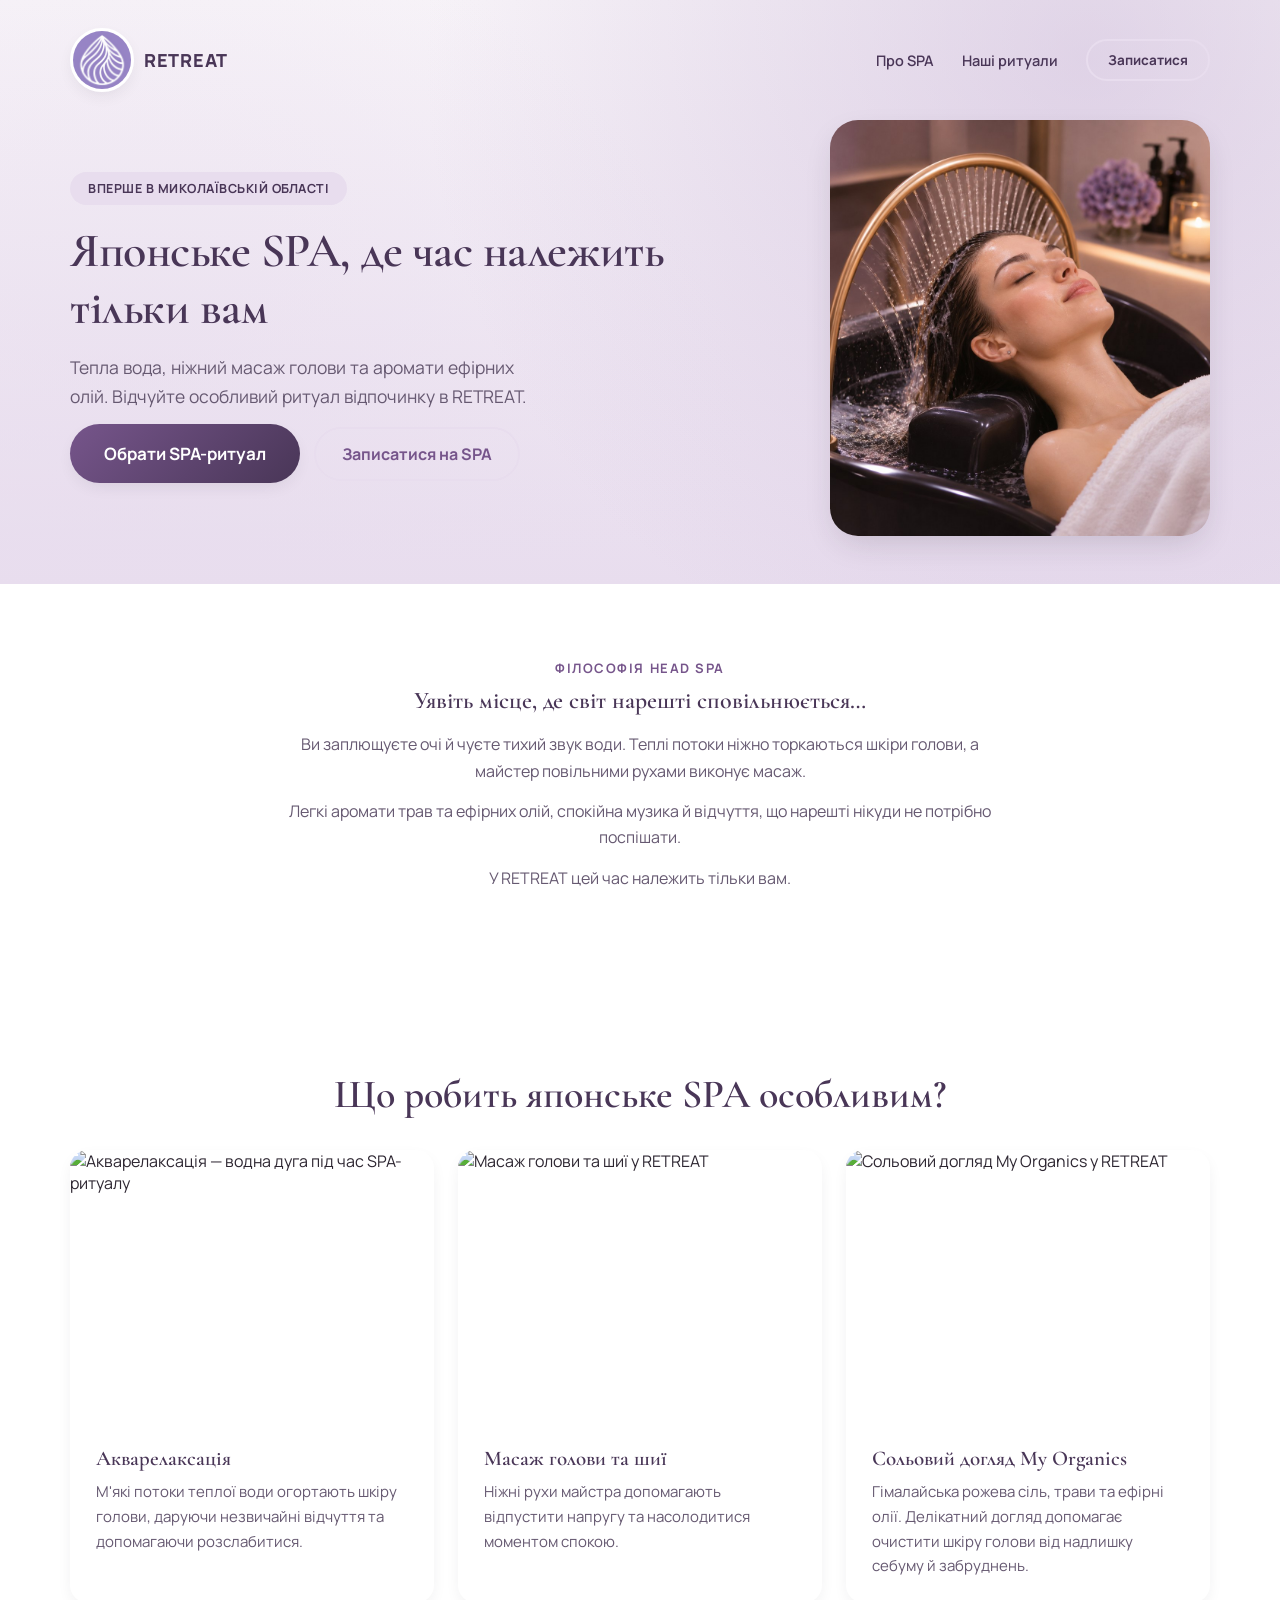
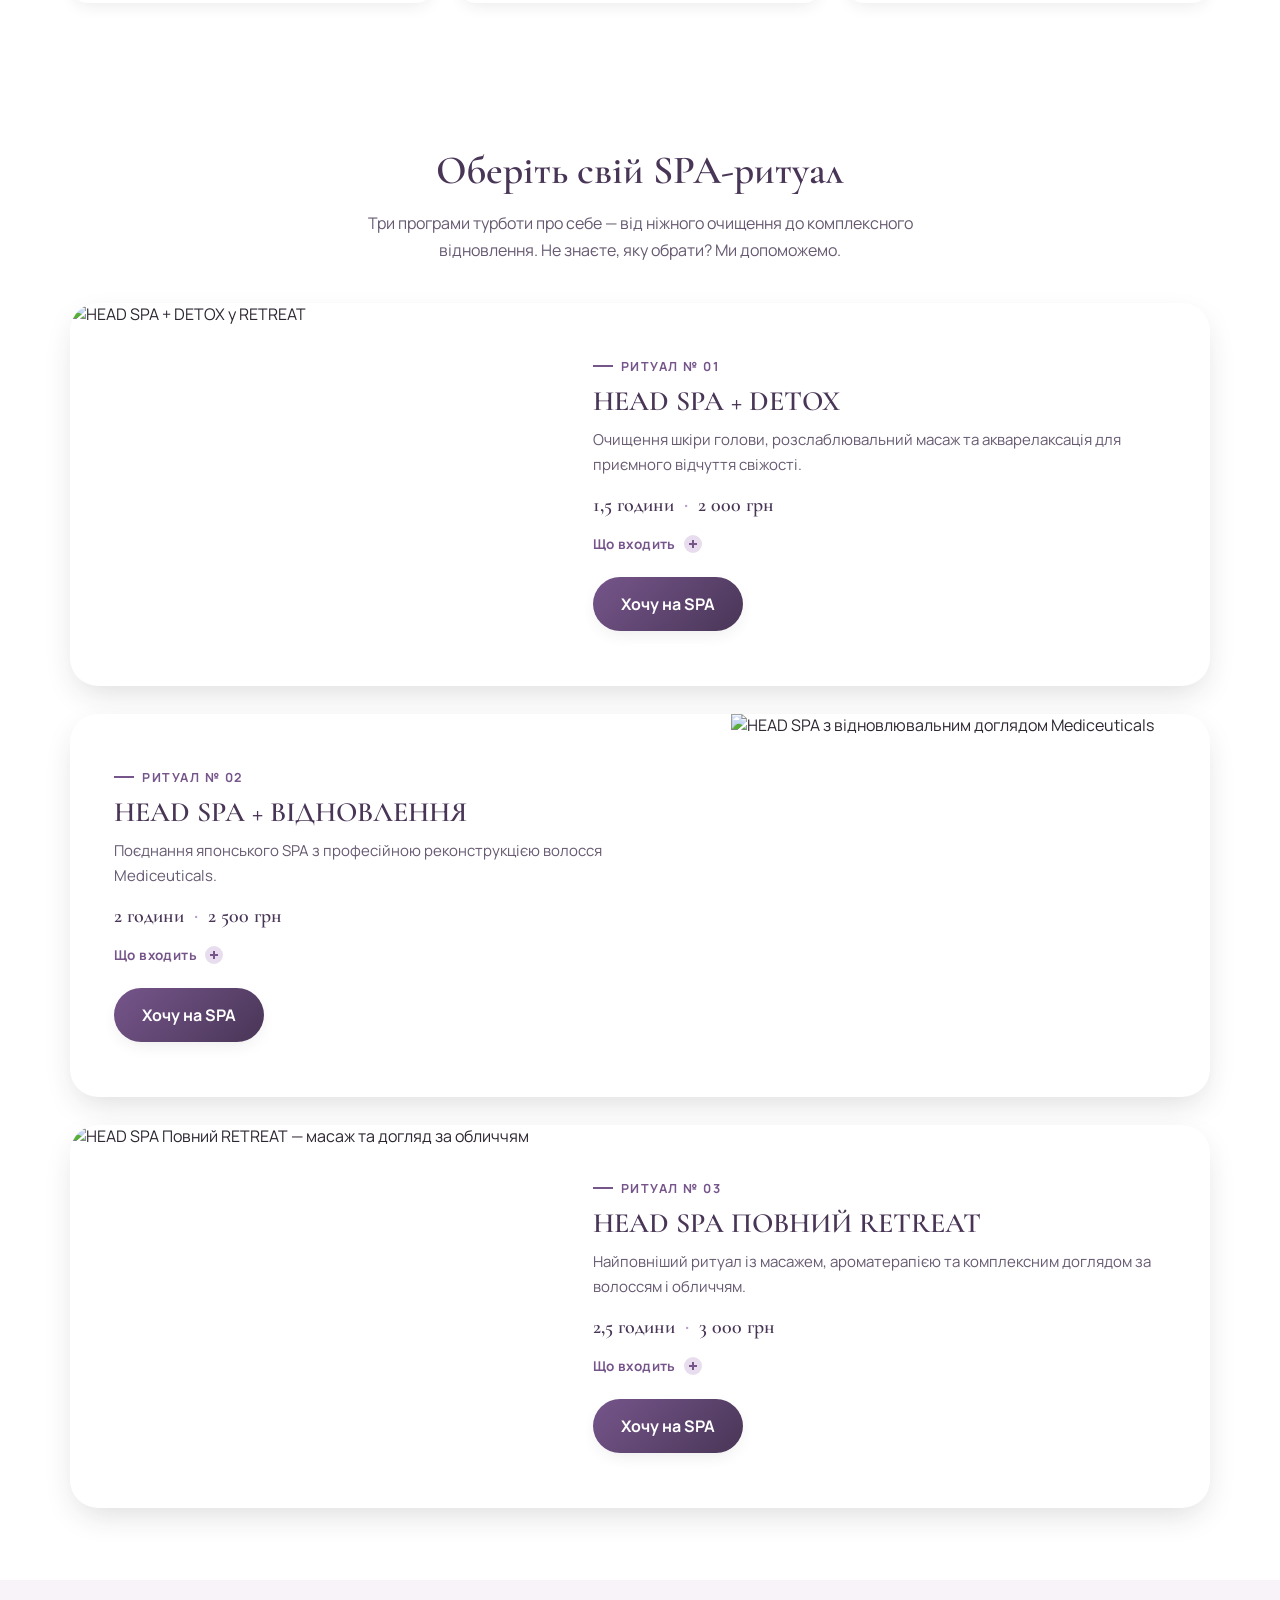
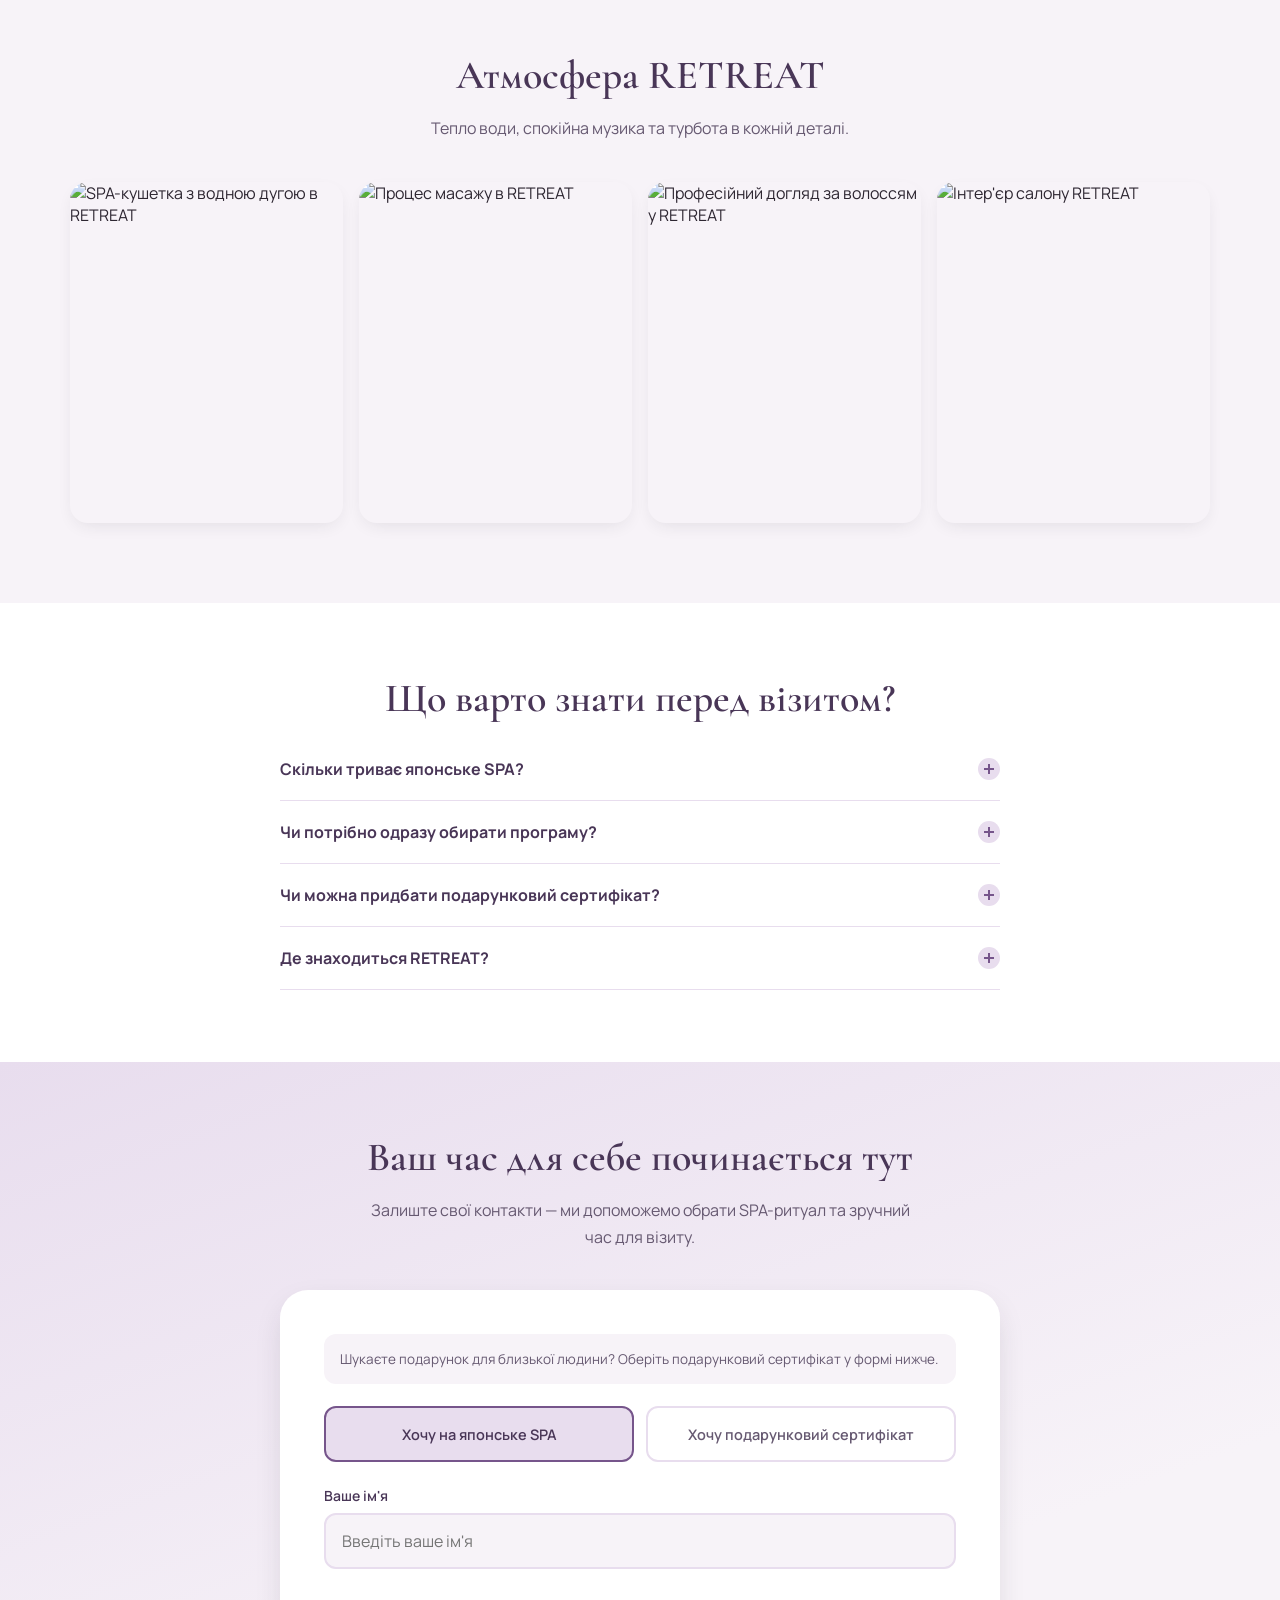
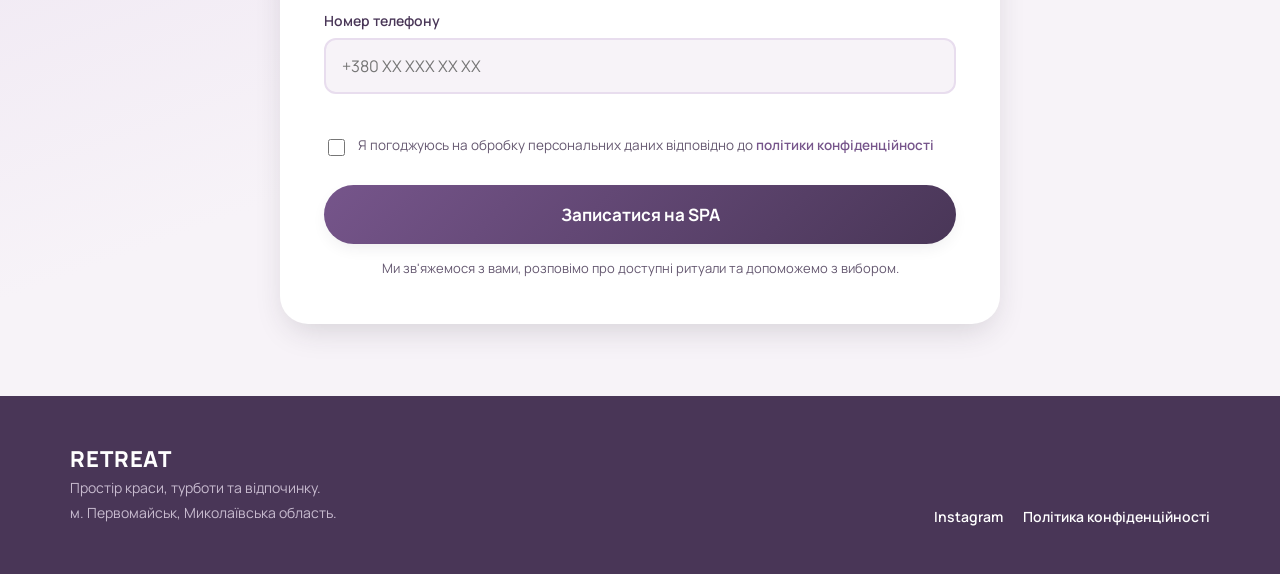
==== index.html @ 52bfbf5e "Remove salt badge from features section" ====
<!DOCTYPE html>
<html lang="uk">
<head>
<!-- Meta Pixel Code -->
<script>
!function(f,b,e,v,n,t,s)
{if(f.fbq)return;n=f.fbq=function(){n.callMethod?
n.callMethod.apply(n,arguments):n.queue.push(arguments)};
if(!f._fbq)f._fbq=n;n.push=n;n.loaded=!0;n.version='2.0';
n.queue=[];t=b.createElement(e);t.async=!0;
t.src=v;s=b.getElementsByTagName(e)[0];
s.parentNode.insertBefore(t,s)}(window, document,'script',
'https://connect.facebook.net/en_US/fbevents.js');
fbq('init', '1803075634319579');
fbq('track', 'PageView');
</script>
<meta charset="UTF-8">
<title>Японське SPA у Первомайську | RETREAT</title>
<link rel="preconnect" href="https://fonts.googleapis.com">
<link rel="preconnect" href="https://fonts.gstatic.com" crossorigin>
<link href="https://fonts.googleapis.com/css2?family=Cormorant+Garamond:ital,wght@0,500;0,600;1,500;1,600&family=Manrope:wght@400;500;600;700;800&display=swap" rel="stylesheet">
<link rel="stylesheet" href="assets/css/style.css?v=10">
<meta name="viewport" content="width=device-width, initial-scale=1">
</head>
<body>
<header class="hero" id="hero">
<div class="hero__bg" aria-hidden="true"></div>
<div class="container navbar">
<div class="navbar__brand">
<img src="assets/img/retreat-avatar.png" alt="RETREAT" class="hero__avatar">
<span class="navbar__wordmark">RETREAT</span>
</div>
<nav class="navbar__nav" aria-label="Основна навігація">
<a href="#immersion" class="navbar__link js-scroll-link">Про SPA</a>
<a href="#rituals" class="navbar__link js-scroll-link">Наші ритуали</a>
<button class="btn btn--outline btn--sm js-scroll-to-form" data-request-type="spa">Записатися</button>
</nav>
</div>
<div class="container hero__content">
<div class="hero__text">
<span class="hero__badge">ВПЕРШЕ В МИКОЛАЇВСЬКІЙ ОБЛАСТІ</span>
<h1 class="hero__title">Японське SPA, де час належить тільки вам</h1>
<p class="hero__subtitle">Тепла вода, ніжний масаж голови та аромати ефірних олій. Відчуйте особливий ритуал відпочинку в RETREAT.</p>
<div class="hero__cta">
<a href="#rituals" class="btn btn--primary btn--lg js-scroll-link">Обрати SPA-ритуал</a>
<button class="btn btn--ghost js-scroll-to-form" data-request-type="spa">Записатися на SPA</button>
</div>
</div>
<div class="hero__media">
<div class="hero__photo-frame">
<img src="assets/img/hero-waterarc.jpg?v=3" alt="Процедура японського SPA з водною дугою над головою" class="hero__photo" loading="eager" width="1000" height="1094">
</div>
</div>
</div>
</header>
<main>
<section class="section section--intro" id="immersion" data-animate>
<div class="container container--narrow intro__text">
<span class="eyebrow">ФІЛОСОФІЯ HEAD SPA</span>
<h2>Уявіть місце, де світ нарешті сповільнюється…</h2>
<p>Ви заплющуєте очі й чуєте тихий звук води. Теплі потоки ніжно торкаються шкіри голови, а майстер повільними рухами виконує масаж.</p>
<p>Легкі аромати трав та ефірних олій, спокійна музика й відчуття, що нарешті нікуди не потрібно поспішати.</p>
<p>У RETREAT цей час належить тільки вам.</p>
</div>
</section>
<section class="section" id="care" data-animate>
<div class="container">
<h2 class="section__title center">Що робить японське SPA особливим?</h2>
<div class="feature-grid feature-grid--3">
<div class="feature-card">
<div class="feature-card__media"><img src="https://images.unsplash.com/photo-1544161515-4ab6ce6db874?auto=format&fit=crop&w=700&q=80" alt="Акварелаксація — водна дуга під час SPA-ритуалу" loading="lazy" width="700" height="525"></div>
<div class="feature-card__body">
<h3>Акварелаксація</h3>
<p>М'які потоки теплої води огортають шкіру голови, даруючи незвичайні відчуття та допомагаючи розслабитися.</p>
</div>
</div>
<div class="feature-card">
<div class="feature-card__media"><img src="https://images.unsplash.com/photo-1519824145371-296894a0daa9?auto=format&fit=crop&w=700&q=80" alt="Масаж голови та шиї у RETREAT" loading="lazy" width="700" height="525"></div>
<div class="feature-card__body">
<h3>Масаж голови та шиї</h3>
<p>Ніжні рухи майстра допомагають відпустити напругу та насолодитися моментом спокою.</p>
</div>
</div>
<div class="feature-card">
<div class="feature-card__media"><img src="https://images.unsplash.com/photo-1507652313519-d4e9174996dd?auto=format&fit=crop&w=700&q=80" alt="Сольовий догляд My Organics у RETREAT" loading="lazy" width="700" height="525"></div>
<div class="feature-card__body">
<h3>Сольовий догляд My Organics</h3>
<p>Гімалайська рожева сіль, трави та ефірні олії. Делікатний догляд допомагає очистити шкіру голови від надлишку себуму й забруднень.</p>
</div>
</div>
</div>
</div>
</section>
<section class="section" id="rituals" data-animate>
<div class="container">
<h2 class="section__title center">Оберіть свій SPA-ритуал</h2>
<p class="section__subtitle center">Три програми турботи про себе — від ніжного очищення до комплексного відновлення. Не знаєте, яку обрати? Ми допоможемо.</p>
<div class="programs">
<article class="program">
<div class="program__photo">
<img src="https://images.unsplash.com/photo-1544161515-4ab6ce6db874?auto=format&fit=crop&w=700&q=80" alt="HEAD SPA + DETOX у RETREAT" loading="lazy" width="700" height="560">
</div>
<div class="program__card">
<span class="program__label">РИТУАЛ № 01</span>
<h3>HEAD SPA + DETOX</h3>
<p class="program__desc">Очищення шкіри голови, розслаблювальний масаж та акварелаксація для приємного відчуття свіжості.</p>
<div class="program__price-row">
<span class="program__price-value">1,5 години</span>
<span class="program__price-dot">·</span>
<span class="program__price-value">2 000 грн</span>
</div>
<button class="program__toggle" aria-expanded="false">Що входить<span class="program__toggle-icon" aria-hidden="true"></span></button>
<div class="program__details">
<ul class="program__checklist">
<li>Релакс-масаж голови та шийно-комірцевої зони</li>
<li>Сольовий догляд My Organics</li>
<li>Очищення шкіри голови з масажерами</li>
<li>Акварелаксація та масаж</li>
<li>SPA-догляд за волоссям із паровою ванною</li>
<li>Чаювання</li>
</ul>
</div>
<button class="btn btn--primary btn--block program__cta js-scroll-to-form" data-request-type="spa" data-program-name="HEAD SPA + DETOX">Хочу на SPA</button>
</div>
</article>
<article class="program program--reverse">
<div class="program__photo">
<img src="https://images.unsplash.com/photo-1540555700478-4be289fbecef?auto=format&fit=crop&w=700&q=80" alt="HEAD SPA з відновлювальним доглядом Mediceuticals" loading="lazy" width="700" height="560">
</div>
<div class="program__card">
<span class="program__label">РИТУАЛ № 02</span>
<h3>HEAD SPA + ВІДНОВЛЕННЯ</h3>
<p class="program__desc">Поєднання японського SPA з професійною реконструкцією волосся Mediceuticals.</p>
<div class="program__price-row">
<span class="program__price-value">2 години</span>
<span class="program__price-dot">·</span>
<span class="program__price-value">2 500 грн</span>
</div>
<button class="program__toggle" aria-expanded="false">Що входить<span class="program__toggle-icon" aria-hidden="true"></span></button>
<div class="program__details">
<ul class="program__checklist">
<li>Релакс-масаж голови та шийно-комірцевої зони</li>
<li>Сольовий догляд My Organics</li>
<li>Реконструкція волосся Mediceuticals</li>
<li>Делікатне очищення шкіри голови з масажерами</li>
<li>Акварелаксація та масаж</li>
<li>SPA-догляд за волоссям із паровою ванною</li>
<li>Чаювання</li>
</ul>
</div>
<button class="btn btn--primary btn--block program__cta js-scroll-to-form" data-request-type="spa" data-program-name="HEAD SPA + ВІДНОВЛЕННЯ">Хочу на SPA</button>
</div>
</article>
<article class="program">
<div class="program__photo">
<img src="https://images.unsplash.com/photo-1600334089648-b0d9d3028eb2?auto=format&fit=crop&w=700&q=80" alt="HEAD SPA Повний RETREAT — масаж та догляд за обличчям" loading="lazy" width="700" height="560">
</div>
<div class="program__card">
<span class="program__label">РИТУАЛ № 03</span>
<h3>HEAD SPA ПОВНИЙ RETREAT</h3>
<p class="program__desc">Найповніший ритуал із масажем, ароматерапією та комплексним доглядом за волоссям і обличчям.</p>
<div class="program__price-row">
<span class="program__price-value">2,5 години</span>
<span class="program__price-dot">·</span>
<span class="program__price-value">3 000 грн</span>
</div>
<button class="program__toggle" aria-expanded="false">Що входить<span class="program__toggle-icon" aria-hidden="true"></span></button>
<div class="program__details">
<ul class="program__checklist">
<li>Релакс-масаж голови, обличчя та шийно-комірцевої зони</li>
<li>Сольовий догляд My Organics</li>
<li>Реконструкція волосся з паровою ванною</li>
<li>Делікатне очищення шкіри голови з масажерами</li>
<li>Акварелаксація</li>
<li>Парова ароматерапія</li>
<li>SPA-догляд за обличчям</li>
<li>Масаж рук</li>
<li>Чаювання</li>
</ul>
</div>
<button class="btn btn--primary btn--block program__cta js-scroll-to-form" data-request-type="spa" data-program-name="HEAD SPA ПОВНИЙ RETREAT">Хочу на SPA</button>
</div>
</article>
</div>
</div>
</section>
<section class="section section--light" id="atmosphere" data-animate>
<div class="container">
<h2 class="section__title center">Атмосфера RETREAT</h2>
<p class="section__subtitle center">Тепло води, спокійна музика та турбота в кожній деталі.</p>
<div class="gallery" role="list">
<div class="gallery__item" role="listitem">
<img src="https://images.unsplash.com/photo-1544161515-4ab6ce6db874?auto=format&fit=crop&w=900&q=80" alt="SPA-кушетка з водною дугою в RETREAT" loading="lazy" width="900" height="900">
</div>
<div class="gallery__item" role="listitem">
<img src="https://images.unsplash.com/photo-1519824145371-296894a0daa9?auto=format&fit=crop&w=700&q=80" alt="Процес масажу в RETREAT" loading="lazy" width="700" height="700">
</div>
<div class="gallery__item" role="listitem">
<img src="https://images.unsplash.com/photo-1512290923902-8a9f81dc236c?auto=format&fit=crop&w=700&q=80" alt="Професійний догляд за волоссям у RETREAT" loading="lazy" width="700" height="700">
</div>
<div class="gallery__item" role="listitem">
<img src="https://images.unsplash.com/photo-1521590832167-7bcbfaa6381f?auto=format&fit=crop&w=700&q=80" alt="Інтер'єр салону RETREAT" loading="lazy" width="700" height="700">
</div>
</div>
</div>
</section>
<section class="section" id="faq" data-animate>
<div class="container container--narrow">
<h2 class="section__title center">Що варто знати перед візитом?</h2>
<div class="faq">
<div class="faq__item">
<button class="faq__question" aria-expanded="false">Скільки триває японське SPA?<span class="faq__toggle" aria-hidden="true"></span></button>
<div class="faq__answer"><p>У RETREAT є три ритуали тривалістю 1,5, 2 та 2,5 години.</p></div>
</div>
<div class="faq__item">
<button class="faq__question" aria-expanded="false">Чи потрібно одразу обирати програму?<span class="faq__toggle" aria-hidden="true"></span></button>
<div class="faq__answer"><p>Ні. Залиште заявку, і наш адміністратор допоможе підібрати SPA-ритуал відповідно до ваших побажань.</p></div>
</div>
<div class="faq__item">
<button class="faq__question" aria-expanded="false">Чи можна придбати подарунковий сертифікат?<span class="faq__toggle" aria-hidden="true"></span></button>
<div class="faq__answer"><p>Так. Оберіть відповідний варіант у формі, і ми допоможемо з оформленням подарунка.</p></div>
</div>
<div class="faq__item">
<button class="faq__question" aria-expanded="false">Де знаходиться RETREAT?<span class="faq__toggle" aria-hidden="true"></span></button>
<div class="faq__answer"><p>Ми знаходимося в місті Первомайськ, Миколаївська область. Деталі візиту повідомимо під час запису.</p></div>
</div>
</div>
</div>
</section>
<section class="section section--form" id="form" data-animate>
<div class="container container--narrow">
<h2 class="section__title center">Ваш час для себе починається тут</h2>
<p class="section__subtitle center">Залиште свої контакти — ми допоможемо обрати SPA-ритуал та зручний час для візиту.</p>
<form class="booking-form" id="booking-form" novalidate>
<p class="form__gift-note">Шукаєте подарунок для близької людини? Оберіть подарунковий сертифікат у формі нижче.</p>
<div class="request-type" role="radiogroup" aria-label="Тип заявки">
<label class="request-type__option">
<input type="radio" name="requestType" value="spa" checked>
<span class="request-type__card">Хочу на японське SPA</span>
</label>
<label class="request-type__option">
<input type="radio" name="requestType" value="certificate">
<span class="request-type__card">Хочу подарунковий сертифікат</span>
</label>
</div>
<div class="field">
<label for="name">Ваше ім'я</label>
<input type="text" id="name" name="name" placeholder="Введіть ваше ім'я" autocomplete="name">
<span class="field__error" id="name-error"></span>
</div>
<div class="field">
<label for="phone">Номер телефону</label>
<input type="tel" id="phone" name="phone" placeholder="+380 XX XXX XX XX" inputmode="numeric" autocomplete="tel">
<span class="field__error" id="phone-error"></span>
</div>
<label class="consent">
<input type="checkbox" id="consent" name="consent">
<span>Я погоджуюсь на обробку персональних даних відповідно до <a href="privacy-policy.html" target="_blank" rel="noopener">політики конфіденційності</a></span>
</label>
<span class="field__error" id="consent-error"></span>
<button type="submit" class="btn btn--primary btn--lg btn--block" id="submit-btn">Записатися на SPA</button>
<p class="form__note">Ми зв'яжемося з вами, розповімо про доступні ритуали та допоможемо з вибором.</p>
<div class="form__result" id="form-result" role="status" aria-live="polite"></div>
</form>
</div>
</section>
</main>
<footer class="footer">
<div class="container footer__inner">
<div class="footer__brand">
<span class="logo logo--light">RETREAT</span>
<p>Простір краси, турботи та відпочинку.</p>
<p>м. Первомайськ, Миколаївська область.</p>
</div>
<div class="footer__links">
<a href="https://www.instagram.com/retreat_salon_pervomaisk/" target="_blank" rel="noopener">Instagram</a>
<a href="privacy-policy.html" target="_blank" rel="noopener">Політика конфіденційності</a>
</div>
</div>
</footer>
<div class="sticky-cta" id="sticky-cta">
<button class="btn btn--primary btn--block js-scroll-to-form" data-request-type="spa">Записатися</button>
</div>
<script src="assets/js/main.js?v=4"></script>
</body>
</html>
---- assets/css/style.css ----
:root {
    --c-white: #FFFFFF;
    --c-lavender-light: #F7F3F8;
    --c-violet-soft: #E8DDEE;
    --c-lavender: #B69BC8;
    --c-violet-accent: #76558B;
    --c-plum-dark: #493657;
    --c-text: #2D2631;
    --c-text-soft: #665971;
    --font-head: 'Cormorant Garamond', 'Georgia', serif;
    --font-body: 'Manrope', sans-serif;
    --font-ui: 'Manrope', sans-serif;
    --radius-lg: 28px;
    --radius-md: 18px;
    --radius-sm: 12px;
    --shadow-soft: 0 12px 32px -8px rgba(45, 38, 49, 0.18);
    --shadow-softer: 0 6px 18px -6px rgba(45, 38, 49, 0.12);
    --container-max: 1180px;
}
* { box-sizing: border-box; }
html { scroll-behavior: smooth; }
@media (prefers-reduced-motion: reduce) {
    html { scroll-behavior: auto; }
}
body {
    margin: 0;
    font-family: var(--font-body);
    color: var(--c-text);
    background: var(--c-white);
    -webkit-font-smoothing: antialiased;
    overflow-x: hidden;
}
h1, h2, h3 {
    font-family: var(--font-head);
    font-weight: 600;
    color: var(--c-plum-dark);
    margin: 0 0 16px;
    line-height: 1.18;
}
p { line-height: 1.65; margin: 0 0 14px; color: var(--c-text-soft); }
img { max-width: 100%; height: auto; display: block; }
a { color: var(--c-violet-accent); text-decoration: none; }
.container {
    max-width: var(--container-max);
    margin: 0 auto;
    padding: 0 20px;
}
.container--narrow { max-width: 760px; }
.center { text-align: center; }
.center-block { display: block; text-align: center; }
.btn {
    display: inline-flex;
    align-items: center;
    justify-content: center;
    gap: 8px;
    font-family: var(--font-ui);
    font-weight: 700;
    font-size: 16px;
    border: none;
    border-radius: 999px;
    padding: 16px 28px;
    cursor: pointer;
    transition: transform 0.2s ease, box-shadow 0.2s ease, opacity 0.2s ease, background 0.2s ease, border-color 0.2s ease;
}
.btn--primary {
    background: linear-gradient(135deg, var(--c-violet-accent), var(--c-plum-dark));
    color: var(--c-white);
    box-shadow: var(--shadow-softer);
}
.btn--primary:hover { transform: translateY(-2px); box-shadow: var(--shadow-soft); }
.btn--ghost {
    background: transparent;
    color: var(--c-violet-accent);
    border: 2px solid var(--c-violet-soft);
    padding: 14px 26px;
}
.btn--ghost:hover { border-color: var(--c-violet-accent); background: var(--c-violet-soft); }
.btn--outline {
    background: transparent;
    color: var(--c-plum-dark);
    border: 2px solid var(--c-violet-soft);
}
.btn--outline:hover { border-color: var(--c-violet-accent); }
.btn--sm { padding: 10px 20px; font-size: 13.5px; }
.btn--lg { padding: 18px 34px; font-size: 17px; }
.btn--block { width: 100%; }
.btn:disabled { opacity: 0.6; cursor: not-allowed; transform: none; }
.section { padding: 72px 0; }
@media (max-width: 640px) {
    .section { padding: 44px 0; }
    .section__subtitle { margin-bottom: 28px; }
}
.section--light { background: var(--c-lavender-light); }
.section__title { font-size: clamp(28px, 4.2vw, 40px); }
.section__subtitle { color: var(--c-text-soft); max-width: 560px; margin: 0 auto 40px; }
[data-animate] { opacity: 0; transform: translateY(24px); transition: opacity 0.7s ease, transform 0.7s ease; }
[data-animate].is-visible { opacity: 1; transform: translateY(0); }
@media (prefers-reduced-motion: reduce) {
    [data-animate] { opacity: 1; transform: none; transition: none; }
}
.eyebrow {
    display: inline-block;
    font-family: var(--font-ui);
    font-size: 13px;
    font-weight: 700;
    letter-spacing: 0.12em;
    color: var(--c-violet-accent);
    margin-bottom: 10px;
}
.eyebrow.center-block { margin-bottom: 14px; }
.navbar {
    position: relative;
    z-index: 2;
    display: flex;
    align-items: center;
    justify-content: center;
    padding-top: 28px;
}
.navbar__brand { display: flex; align-items: center; gap: 10px; }
.navbar__wordmark { display: none; font-family: var(--font-ui); font-weight: 800; font-size: 18px; letter-spacing: 0.04em; color: var(--c-plum-dark); }
.navbar__nav { display: none; }
@media (min-width: 900px) {
    .navbar { justify-content: space-between; }
    .navbar__wordmark { display: inline-block; }
    .navbar__nav { display: flex; align-items: center; gap: 28px; }
    .navbar__link { font-family: var(--font-ui); font-weight: 600; font-size: 14.5px; color: var(--c-plum-dark); }
    .navbar__link:hover { color: var(--c-violet-accent); }
}
.hero {
    position: relative;
    background: linear-gradient(180deg, var(--c-lavender-light) 0%, var(--c-violet-soft) 100%);
    padding-bottom: 0;
    overflow: hidden;
}
.hero__bg {
    position: absolute;
    inset: 0;
    background:
          radial-gradient(circle at 85% 10%, rgba(182,155,200,0.35), transparent 55%),
          radial-gradient(circle at 10% 90%, rgba(232,221,238,0.6), transparent 50%);
    pointer-events: none;
}
.hero__avatar { width: 64px; height: 64px; border-radius: 50%; object-fit: cover; display: block; box-shadow: var(--shadow-softer); border: 3px solid var(--c-white); }
.logo { font-family: var(--font-ui); font-weight: 800; font-size: 22px; letter-spacing: 0.04em; color: var(--c-plum-dark); }
.logo--light { color: var(--c-white); }
.hero__content {
    position: relative;
    z-index: 1;
    display: grid;
    grid-template-columns: 1fr;
    gap: 36px;
    padding-top: 28px;
}
.hero__text { text-align: center; }
.hero__title { font-size: clamp(30px, 6.4vw, 48px); letter-spacing: -0.01em; }
.hero__badge { display: inline-block; padding: 8px 18px; border-radius: 999px; background: var(--c-violet-soft); color: var(--c-plum-dark); font-family: var(--font-ui); font-weight: 700; font-size: 12.5px; letter-spacing: 0.04em; margin-bottom: 18px; }
.hero__subtitle { font-size: 17.5px; max-width: 480px; margin-left: auto; margin-right: auto; }
.hero__cta { display: flex; flex-direction: column; align-items: center; gap: 14px; }
@media (min-width: 640px) {
    .hero__cta { flex-direction: row; justify-content: center; }
}
.hero__media { display: flex; justify-content: center; }
.hero__photo-frame { width: 100%; }
.hero__photo { display: block; width: 100%; height: auto; object-fit: contain; }
@media (max-width: 899px) {
    .hero__media {
        width: 100vw;
        margin-left: calc(50% - 50vw);
        margin-right: calc(50% - 50vw);
    }
}
@media (min-width: 900px) {
    .hero { padding-bottom: 48px; }
    .hero__content { grid-template-columns: 1.1fr 0.9fr; align-items: center; }
    .hero__text { text-align: left; }
    .hero__subtitle { margin-left: 0; margin-right: 0; }
    .hero__cta { justify-content: flex-start; }
    .hero__media { justify-content: flex-end; }
    .hero__photo-frame { border-radius: var(--radius-lg); overflow: hidden; box-shadow: var(--shadow-soft); max-width: 380px; }
    .hero__photo { aspect-ratio: 1199 / 1312; object-fit: cover; height: 100%; }
}
@media (max-width: 640px) {
    .navbar { padding-top: 20px; }
    .hero__avatar { width: 52px; height: 52px; }
    .hero__content { gap: 24px; padding-top: 18px; }
    .hero__badge { margin-bottom: 14px; }
    .hero__subtitle { font-size: 16px; }
}
.intro__text { text-align: center; margin: 0 auto 36px; }
.feature-grid {
    display: grid;
    grid-template-columns: 1fr;
    gap: 20px;
    margin-top: 32px;
}
@media (min-width: 720px) {
    .feature-grid { grid-template-columns: repeat(2, 1fr); gap: 24px; }
    .feature-grid--3 { grid-template-columns: repeat(3, 1fr); }
}
.feature-card {
    background: var(--c-white);
    border-radius: var(--radius-md);
    overflow: hidden;
    box-shadow: var(--shadow-softer);
}
.feature-card__media { aspect-ratio: 4/3; }
.feature-card__media img { width: 100%; height: 100%; object-fit: cover; }
.feature-card__body { padding: 24px 26px; }
.feature-card__body h3 { font-size: 21px; margin-bottom: 8px; }
.feature-card__body p { margin: 0; font-size: 15px; }
.salt-badge { display: inline-block; margin-top: 28px; padding: 10px 22px; border-radius: 999px; background: var(--c-lavender-light); color: var(--c-plum-dark); font-weight: 600; font-size: 14px; }
.duration-badge { display: inline-block; margin-top: 28px; padding: 10px 22px; border-radius: 999px; background: var(--c-lavender-light); color: var(--c-plum-dark); font-weight: 600; font-size: 14px; }
.cards--3 {
    display: grid;
    grid-template-columns: 1fr;
    gap: 20px;
    margin-top: 8px;
}
@media (min-width: 720px) {
    .cards--3 { grid-template-columns: repeat(3, 1fr); }
}
.card {
    background: var(--c-white);
    border: 1px solid var(--c-violet-soft);
    border-radius: var(--radius-md);
    padding: 32px 26px;
    box-shadow: var(--shadow-softer);
    text-align: left;
}
.card h3 { font-size: 20px; margin-bottom: 8px; }
.card p { margin: 0; font-size: 15px; }
.programs { display: flex; flex-direction: column; gap: 28px; margin-top: 40px; }
.program {
    background: var(--c-white);
    border-radius: var(--radius-lg);
    overflow: hidden;
    box-shadow: var(--shadow-soft);
    display: flex;
    flex-direction: column;
}
.program__photo { aspect-ratio: 16/10; }
.program__photo img { width: 100%; height: 100%; object-fit: cover; }
.program__card { padding: 28px 24px 32px; }
.program__label { display: inline-block; font-family: var(--font-ui); font-weight: 700; font-size: 12.5px; letter-spacing: 0.12em; color: var(--c-violet-accent); margin-bottom: 10px; position: relative; padding-left: 28px; }
.program__label::before { content: ''; position: absolute; left: 0; top: 50%; width: 20px; height: 2px; background: var(--c-violet-accent); transform: translateY(-50%); }
.program__card h3 { font-size: clamp(22px, 3vw, 28px); margin-bottom: 10px; }
.program__desc { font-size: 15px; margin-bottom: 16px; }
.program__price-row { display: flex; align-items: baseline; gap: 10px; margin-bottom: 18px; }
.program__price-value { font-family: var(--font-head); font-weight: 600; font-size: 20px; color: var(--c-plum-dark); }
.program__price-dot { color: var(--c-lavender); font-weight: 700; }
.program__toggle {
    display: inline-flex;
    align-items: center;
    gap: 8px;
    background: none;
    border: none;
    padding: 0;
    margin-bottom: 4px;
    font-family: var(--font-ui);
    font-weight: 700;
    font-size: 13.5px;
    letter-spacing: 0.03em;
    color: var(--c-violet-accent);
    cursor: pointer;
}
.program__toggle-icon {
    flex-shrink: 0;
    width: 18px; height: 18px;
    border-radius: 50%;
    background: var(--c-violet-soft);
    position: relative;
}
.program__toggle-icon::before, .program__toggle-icon::after {
    content: '';
    position: absolute;
    background: var(--c-violet-accent);
    top: 50%; left: 50%;
    transform: translate(-50%, -50%);
}
.program__toggle-icon::before { width: 8px; height: 2px; }
.program__toggle-icon::after { width: 2px; height: 8px; transition: transform 0.25s ease; }
.program__toggle[aria-expanded="true"] .program__toggle-icon::after { transform: translate(-50%, -50%) rotate(90deg); opacity: 0; }
.program__details { max-height: 0; overflow: hidden; transition: max-height 0.3s ease; }
.program__checklist {
    list-style: none;
    margin: 0;
    padding: 16px 0 4px;
    display: grid;
    grid-template-columns: 1fr;
    gap: 10px 20px;
}
@media (min-width: 560px) {
    .program__checklist { grid-template-columns: 1fr 1fr; }
}
.program__checklist li {
    position: relative;
    padding-left: 26px;
    font-size: 14.5px;
    color: var(--c-text-soft);
    line-height: 1.4;
}
.program__checklist li::before {
    content: '✓';
    position: absolute;
    left: 0;
    top: -1px;
    color: var(--c-violet-accent);
    font-weight: 700;
    font-size: 14px;
}
.program__cta { margin-top: 20px; }
@media (min-width: 480px) {
    .program__cta { width: auto; align-self: flex-start; }
}
@media (min-width: 860px) {
    .program { flex-direction: row; }
    .program__photo { flex: 0 0 42%; aspect-ratio: auto; }
    .program__card { flex: 1; padding: 44px; display: flex; flex-direction: column; justify-content: center; }
    .program--reverse { flex-direction: row-reverse; }
}
.gallery {
    display: flex;
    gap: 16px;
    overflow-x: auto;
    scroll-snap-type: x mandatory;
    padding-bottom: 8px;
    -webkit-overflow-scrolling: touch;
}
.gallery__item {
    flex: 0 0 72%;
    scroll-snap-align: start;
    border-radius: var(--radius-md);
    overflow: hidden;
    box-shadow: var(--shadow-softer);
}
.gallery__item img { aspect-ratio: 4/5; object-fit: cover; width: 100%; height: 100%; }
@media (min-width: 720px) {
    .gallery {
        overflow: visible;
        display: grid;
        grid-template-columns: repeat(4, 1fr);
        gap: 16px;
    }
    .gallery__item { flex: unset; }
}
.faq__item { border-bottom: 1px solid var(--c-violet-soft); }
.faq__question {
    width: 100%;
    text-align: left;
    background: none;
    border: none;
    padding: 20px 0;
    font-family: var(--font-ui);
    font-weight: 700;
    font-size: 16px;
    color: var(--c-plum-dark);
    display: flex;
    justify-content: space-between;
    align-items: center;
    cursor: pointer;
}
.faq__toggle {
    flex-shrink: 0;
    width: 22px; height: 22px;
    border-radius: 50%;
    background: var(--c-violet-soft);
    position: relative;
    margin-left: 16px;
}
.faq__toggle::before, .faq__toggle::after {
    content: '';
    position: absolute;
    background: var(--c-violet-accent);
    top: 50%; left: 50%;
    transform: translate(-50%, -50%);
}
.faq__toggle::before { width: 10px; height: 2px; }
.faq__toggle::after { width: 2px; height: 10px; transition: transform 0.25s ease; }
.faq__question[aria-expanded="true"] .faq__toggle::after { transform: translate(-50%, -50%) rotate(90deg); opacity: 0; }
.faq__answer { max-height: 0; overflow: hidden; transition: max-height 0.3s ease; }
.faq__answer p { padding-bottom: 18px; margin: 0; }
.section--form { background: linear-gradient(160deg, var(--c-violet-soft), var(--c-lavender-light) 60%); }
.booking-form {
    background: var(--c-white);
    border-radius: var(--radius-lg);
    padding: 32px 24px;
    box-shadow: var(--shadow-soft);
}
@media (min-width: 600px) {
    .booking-form { padding: 44px; }
}
.form__gift-note { background: var(--c-lavender-light); border-radius: var(--radius-sm); padding: 14px 16px; font-size: 13.5px; color: var(--c-text-soft); margin-bottom: 22px; }
.request-type {
    display: grid;
    grid-template-columns: 1fr;
    gap: 12px;
    margin-bottom: 24px;
}
@media (min-width: 540px) {
    .request-type { grid-template-columns: 1fr 1fr; }
}
.request-type__option { display: block; cursor: pointer; }
.request-type__option input { position: absolute; opacity: 0; pointer-events: none; }
.request-type__card {
    display: flex;
    align-items: center;
    justify-content: center;
    text-align: center;
    min-height: 56px;
    padding: 12px 16px;
    border: 2px solid var(--c-violet-soft);
    border-radius: var(--radius-sm);
    font-weight: 600;
    font-size: 14.5px;
    color: var(--c-text-soft);
    transition: all 0.2s ease;
}
.request-type__option input:checked + .request-type__card {
    border-color: var(--c-violet-accent);
    background: var(--c-violet-soft);
    color: var(--c-plum-dark);
}
.field { margin-bottom: 18px; }
.field label {
    display: block;
    font-weight: 600;
    font-size: 14px;
    color: var(--c-plum-dark);
    margin-bottom: 8px;
}
.field input {
    width: 100%;
    font-family: var(--font-body);
    font-size: 16px;
    padding: 15px 16px;
    border: 2px solid var(--c-violet-soft);
    border-radius: var(--radius-sm);
    background: var(--c-lavender-light);
    color: var(--c-text);
    transition: border-color 0.2s ease;
}
.field input:focus { outline: none; border-color: var(--c-violet-accent); background: var(--c-white); }
.field input.is-invalid { border-color: #c0506a; }
.field__error { display: block; min-height: 18px; font-size: 13px; color: #c0506a; margin-top: 6px; }
.consent {
    display: flex;
    align-items: flex-start;
    gap: 10px;
    font-size: 13.5px;
    color: var(--c-text-soft);
    margin-bottom: 8px;
    cursor: pointer;
}
.consent input { margin-top: 3px; flex-shrink: 0; width: 17px; height: 17px; accent-color: var(--c-violet-accent); }
.consent a { font-weight: 600; }
.form__note { text-align: center; font-size: 13px; color: var(--c-text-soft); margin: 14px 0 0; }
.form__result {
    margin-top: 16px;
    padding: 14px 16px;
    border-radius: var(--radius-sm);
    font-size: 14px;
    display: none;
}
.form__result.is-success { display: block; background: var(--c-violet-soft); color: var(--c-plum-dark); }
.form__result.is-error { display: block; background: #f6dfe4; color: #8c2f45; }
.footer { background: var(--c-plum-dark); color: var(--c-violet-soft); padding: 48px 0; }
.footer__inner { display: flex; flex-direction: column; gap: 24px; }
.footer__brand p { color: var(--c-violet-soft); opacity: 0.8; margin: 2px 0; font-size: 14px; }
.footer__links { display: flex; gap: 20px; flex-wrap: wrap; }
.footer__links a { color: var(--c-white); font-weight: 600; font-size: 14px; }
@media (min-width: 700px) {
    .footer__inner { flex-direction: row; justify-content: space-between; align-items: flex-end; }
}
.sticky-cta {
    position: fixed;
    left: 16px; right: 16px; bottom: 16px;
    z-index: 50;
    opacity: 0;
    transform: translateY(16px);
    pointer-events: none;
    transition: opacity 0.25s ease, transform 0.25s ease;
    padding-bottom: env(safe-area-inset-bottom, 0);
}
.sticky-cta.is-visible { opacity: 1; transform: translateY(0); pointer-events: auto; }
.sticky-cta .btn { box-shadow: var(--shadow-soft); }
@media (min-width: 900px) {
    .sticky-cta { display: none; }
}
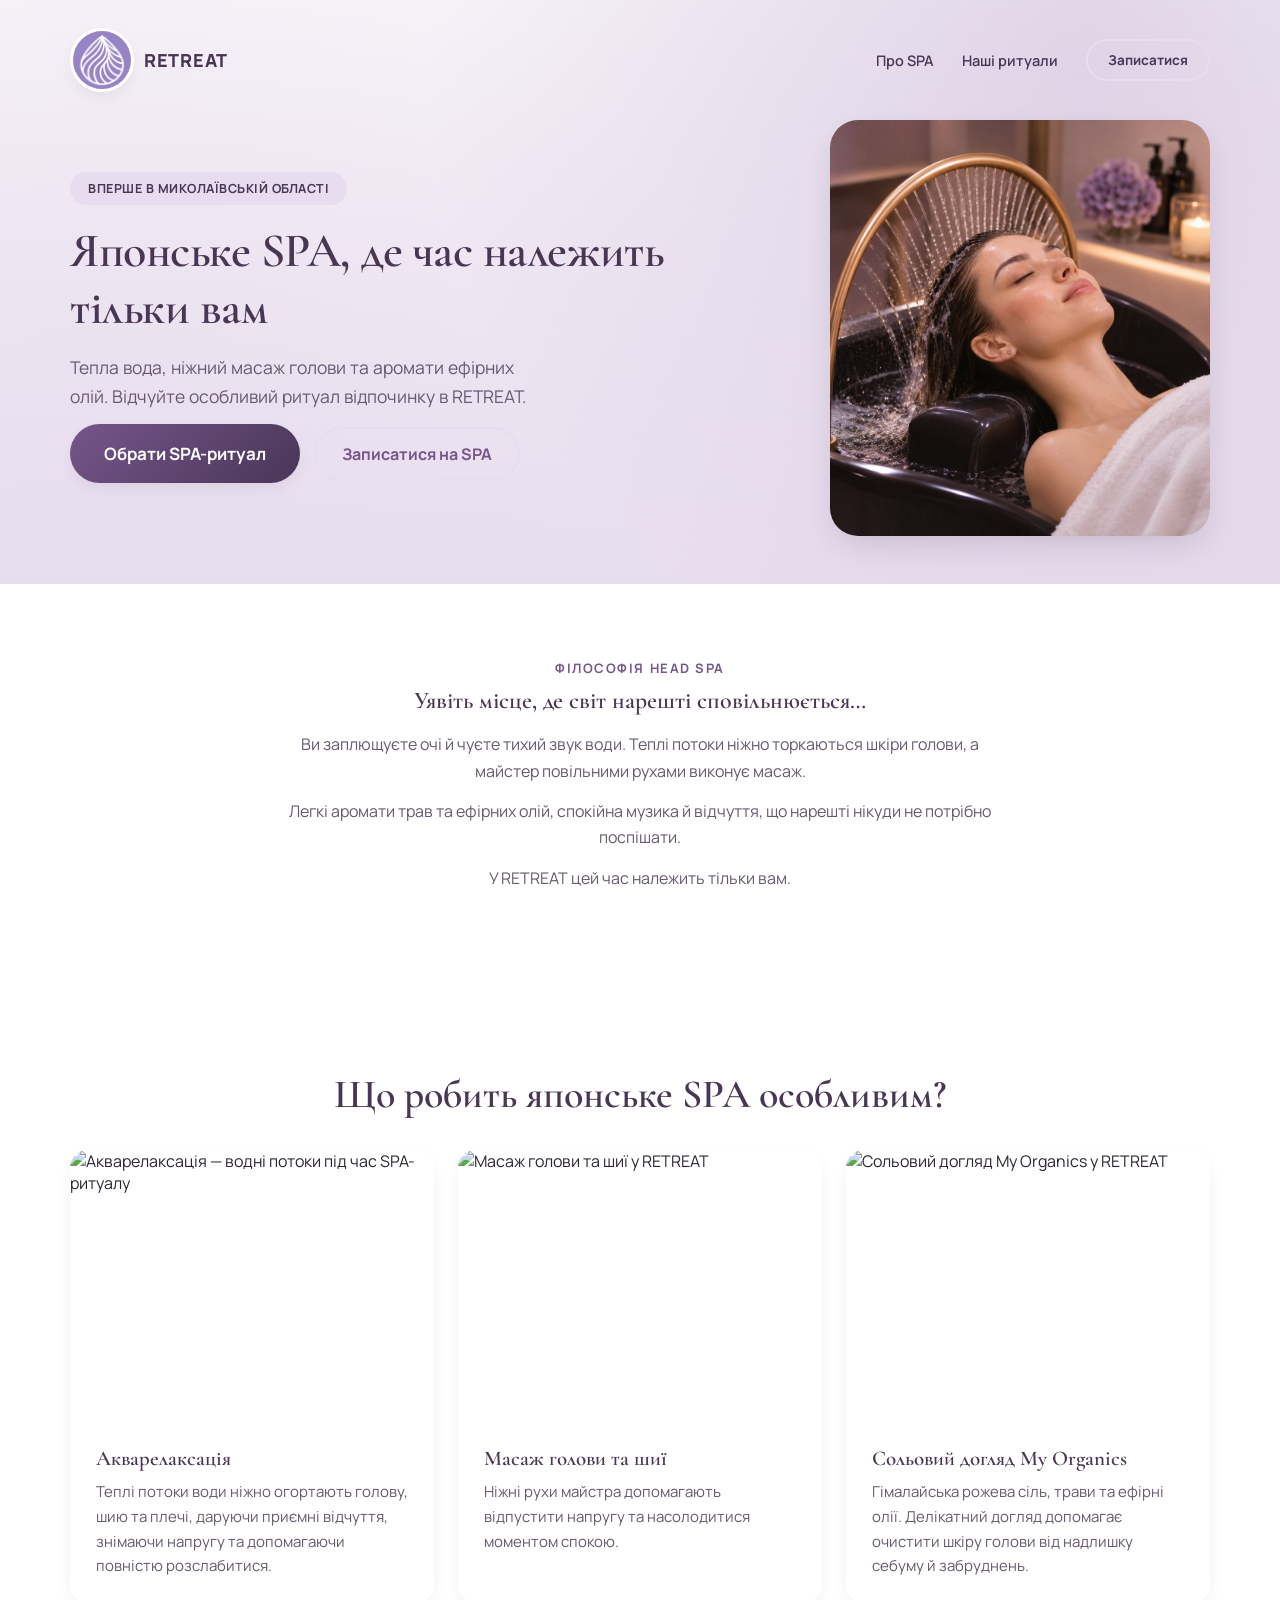
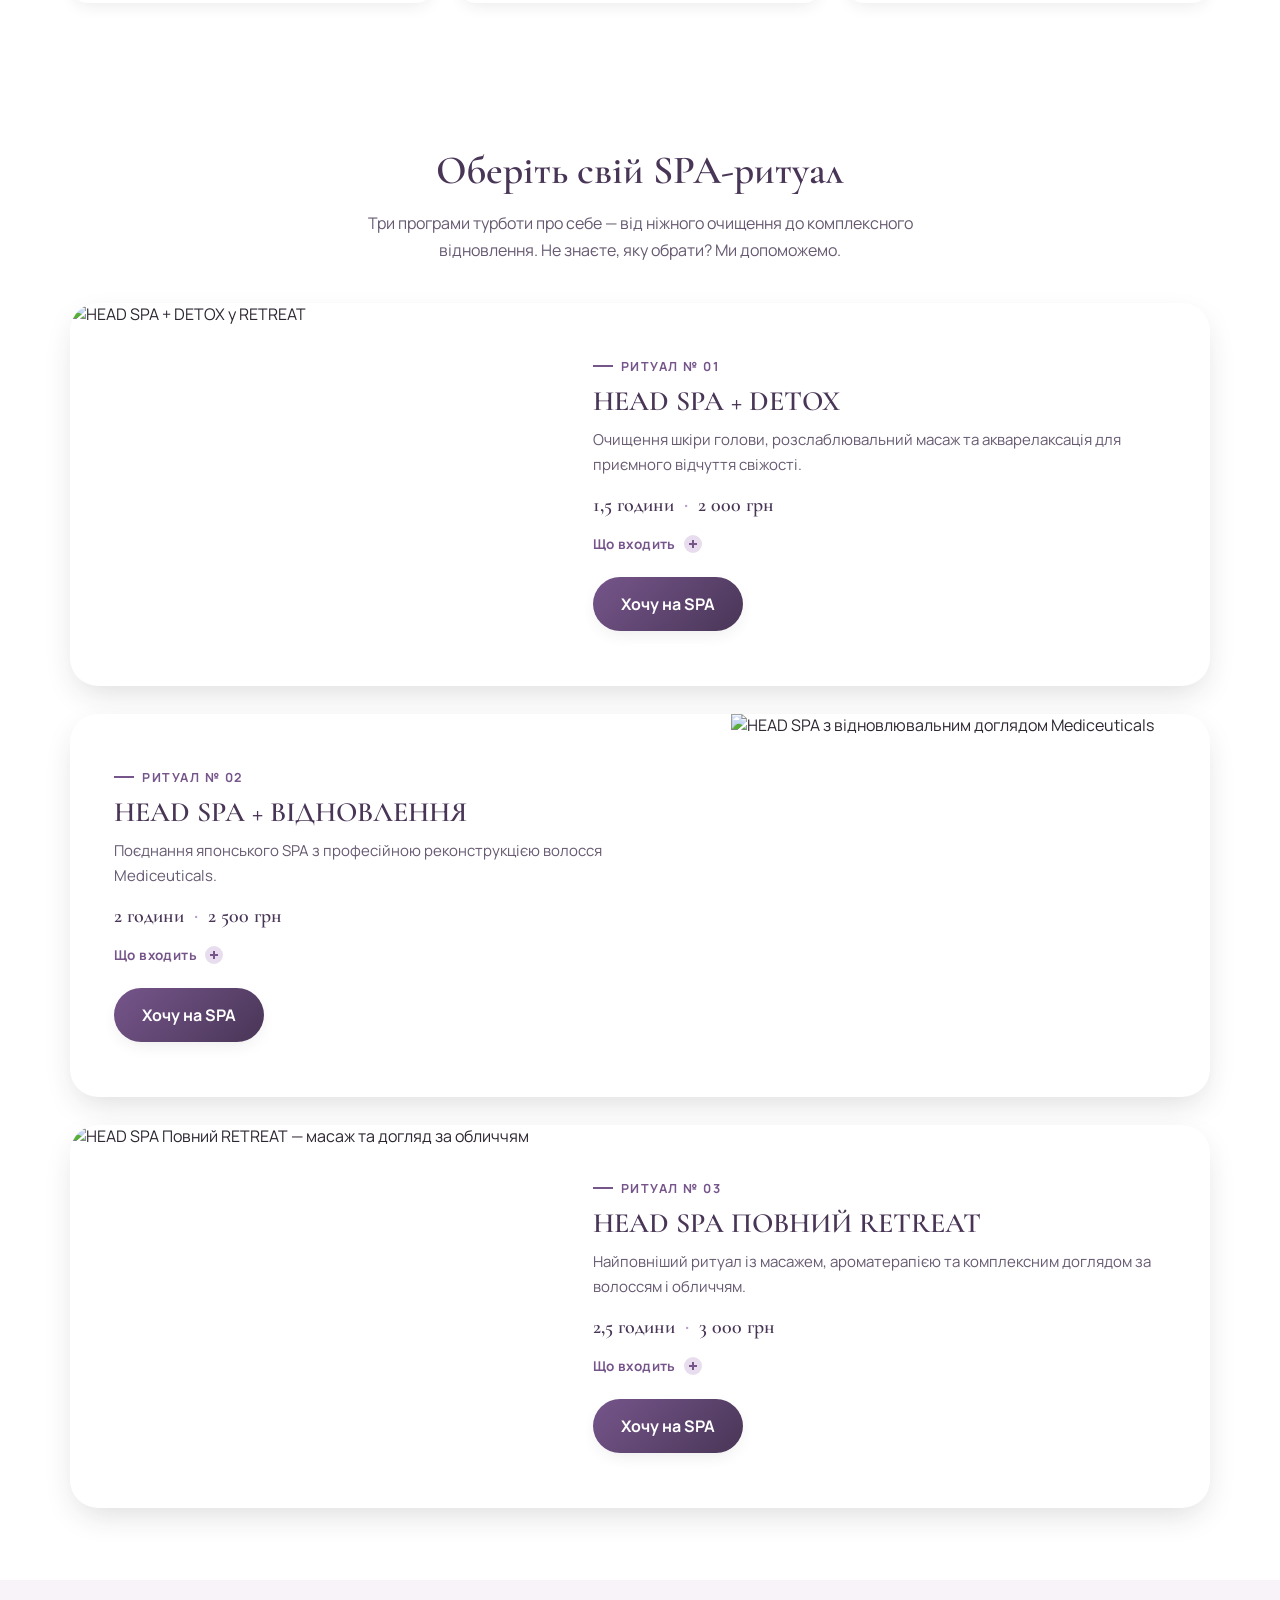
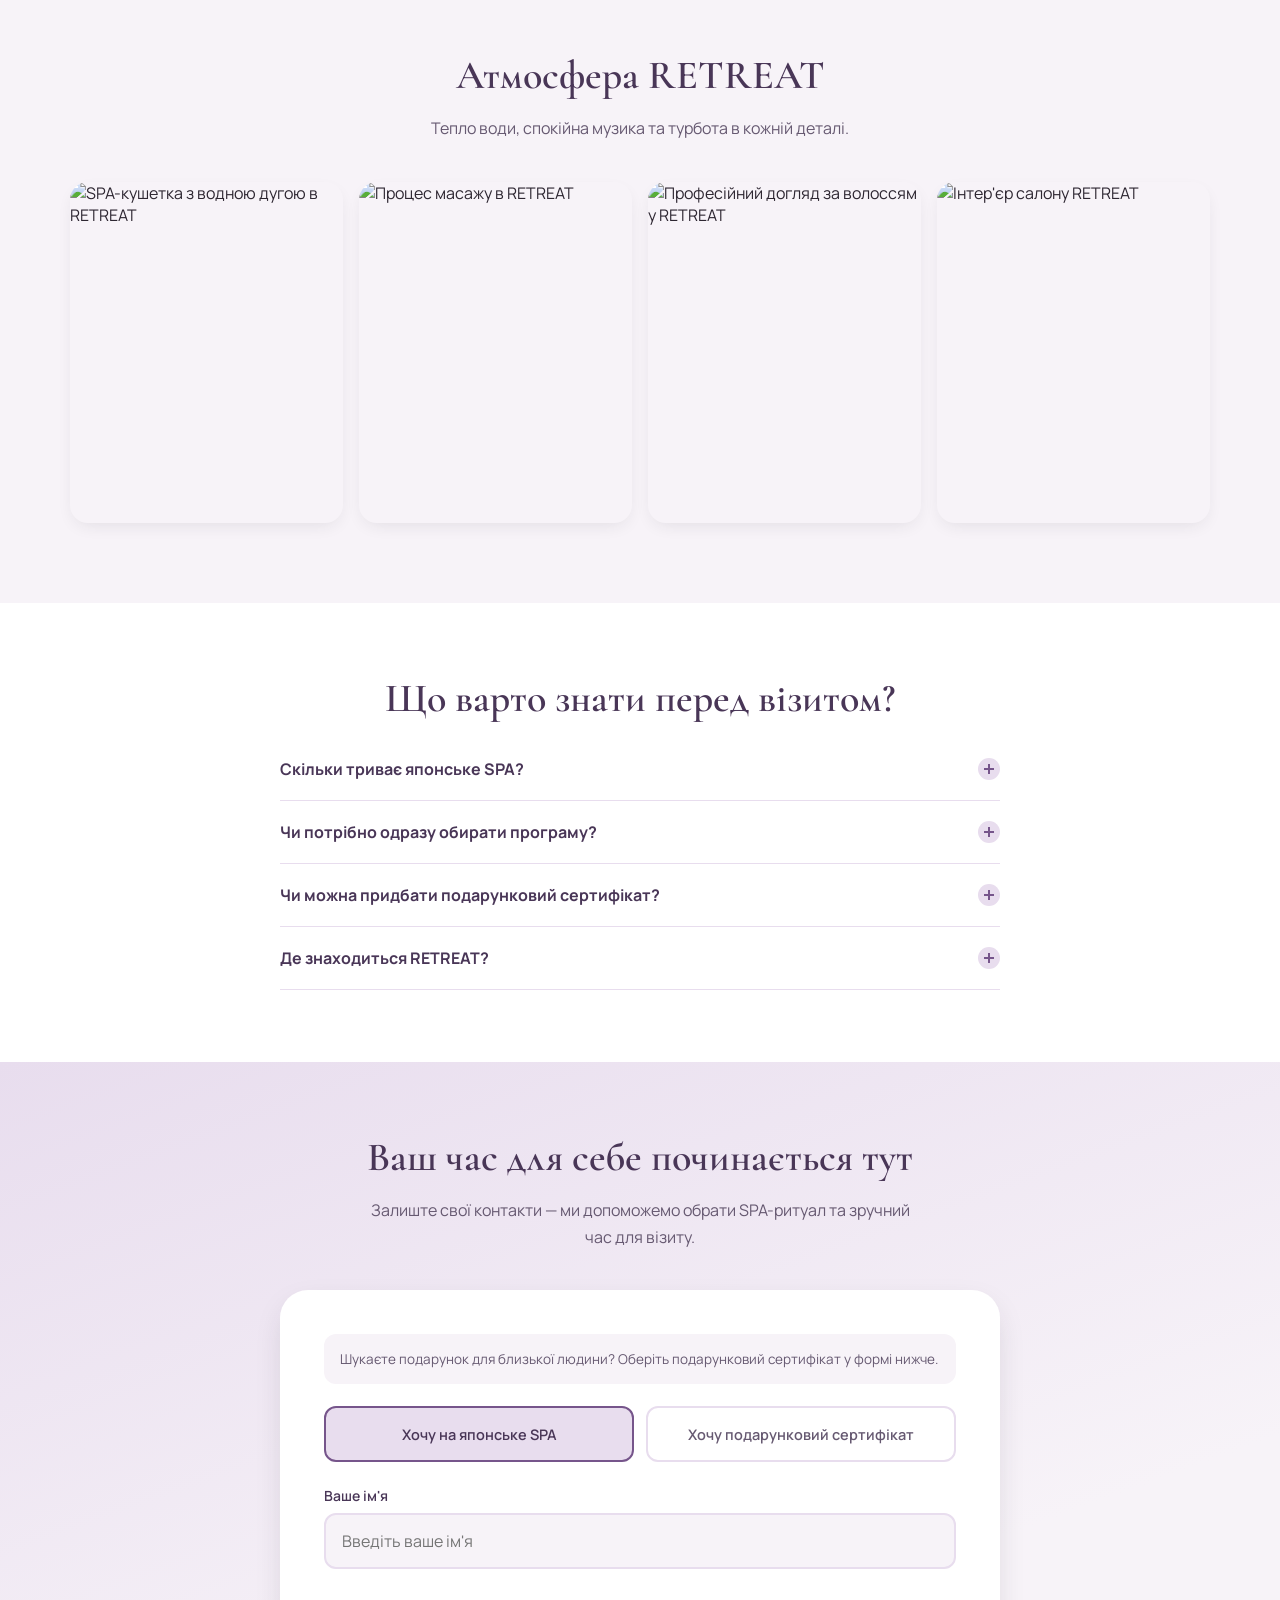
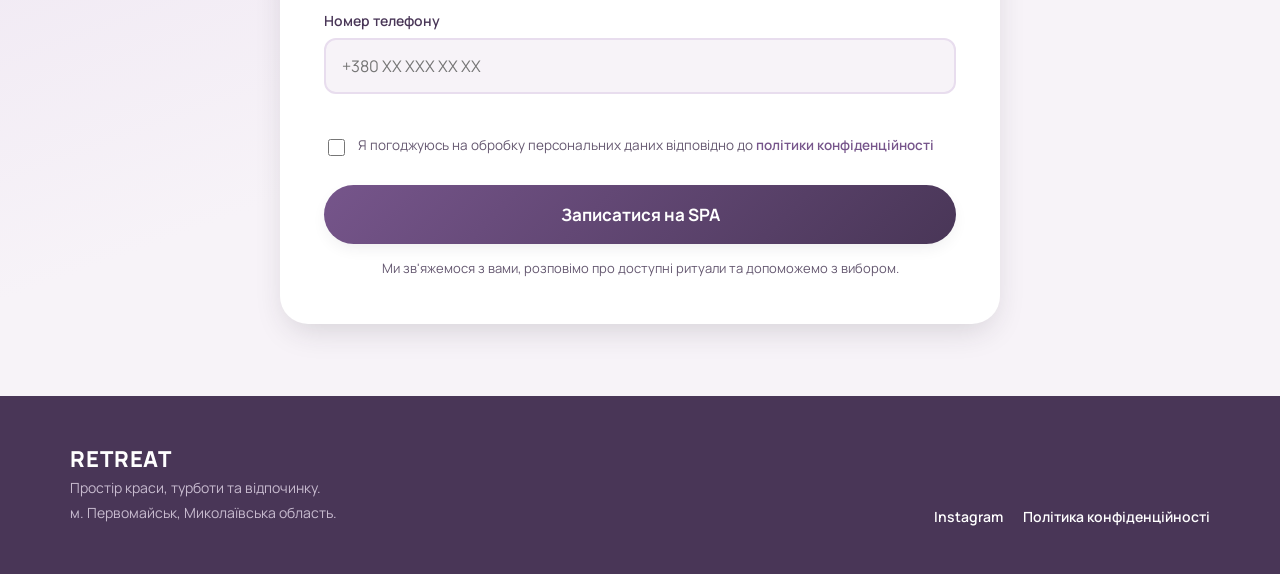
==== commit 5eac3092: "Update aquarelax card with real photo and new copy" ====
--- a/index.html
+++ b/index.html
@@ -68,10 +68,10 @@
 <h2 class="section__title center">Що робить японське SPA особливим?</h2>
 <div class="feature-grid feature-grid--3">
 <div class="feature-card">
-<div class="feature-card__media"><img src="https://images.unsplash.com/photo-1544161515-4ab6ce6db874?auto=format&fit=crop&w=700&q=80" alt="Акварелаксація — водна дуга під час SPA-ритуалу" loading="lazy" width="700" height="525"></div>
+<div class="feature-card__media"><img src="assets/img/feature-aquarelax.jpg" alt="Акварелаксація — водні потоки під час SPA-ритуалу" loading="lazy" width="1200" height="900"></div>
 <div class="feature-card__body">
 <h3>Акварелаксація</h3>
-<p>М'які потоки теплої води огортають шкіру голови, даруючи незвичайні відчуття та допомагаючи розслабитися.</p>
+<p>Теплі потоки води ніжно огортають голову, шию та плечі, даруючи приємні відчуття, знімаючи напругу та допомагаючи повністю розслабитися.</p>
 </div>
 </div>
 <div class="feature-card">
--- a/assets/css/style.css
+++ b/assets/css/style.css
@@ -208,7 +208,6 @@
 .feature-card__body { padding: 24px 26px; }
 .feature-card__body h3 { font-size: 21px; margin-bottom: 8px; }
 .feature-card__body p { margin: 0; font-size: 15px; }
-.salt-badge { display: inline-block; margin-top: 28px; padding: 10px 22px; border-radius: 999px; background: var(--c-lavender-light); color: var(--c-plum-dark); font-weight: 600; font-size: 14px; }
 .duration-badge { display: inline-block; margin-top: 28px; padding: 10px 22px; border-radius: 999px; background: var(--c-lavender-light); color: var(--c-plum-dark); font-weight: 600; font-size: 14px; }
 .cards--3 {
     display: grid;
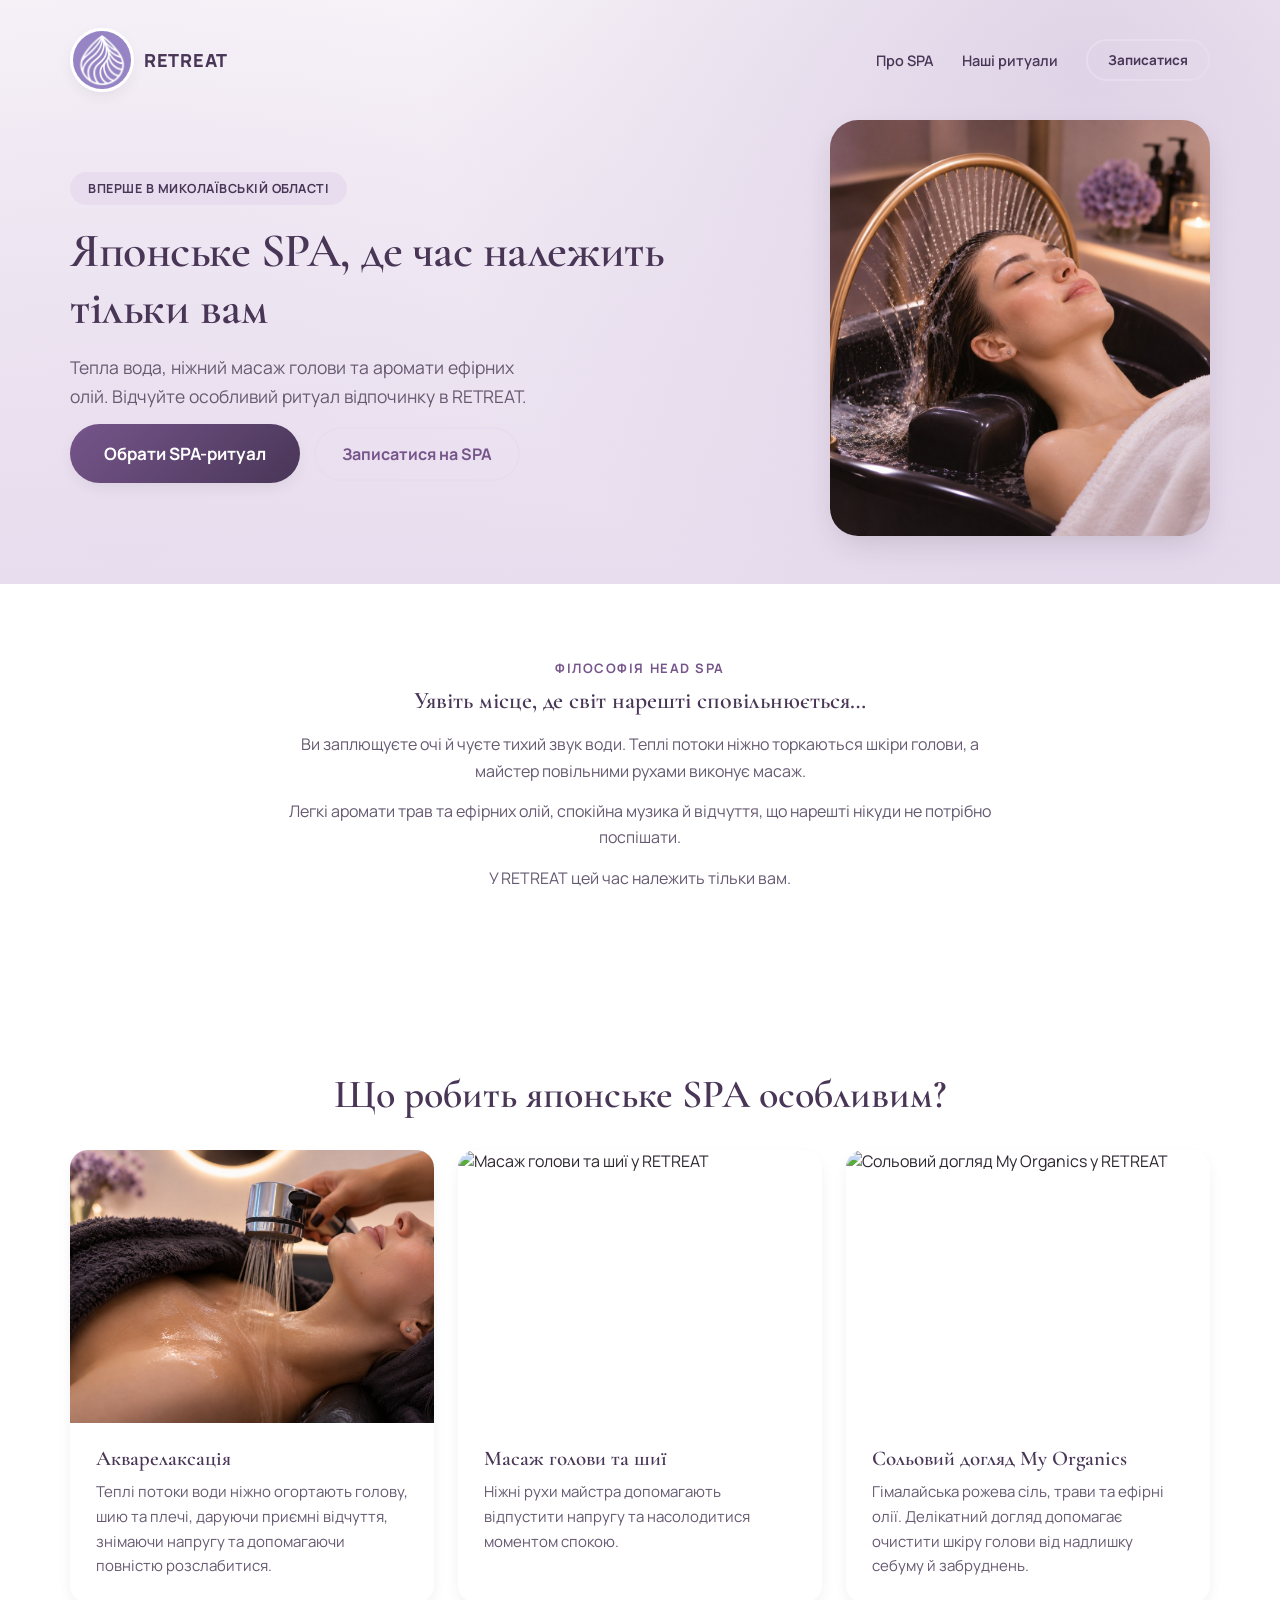
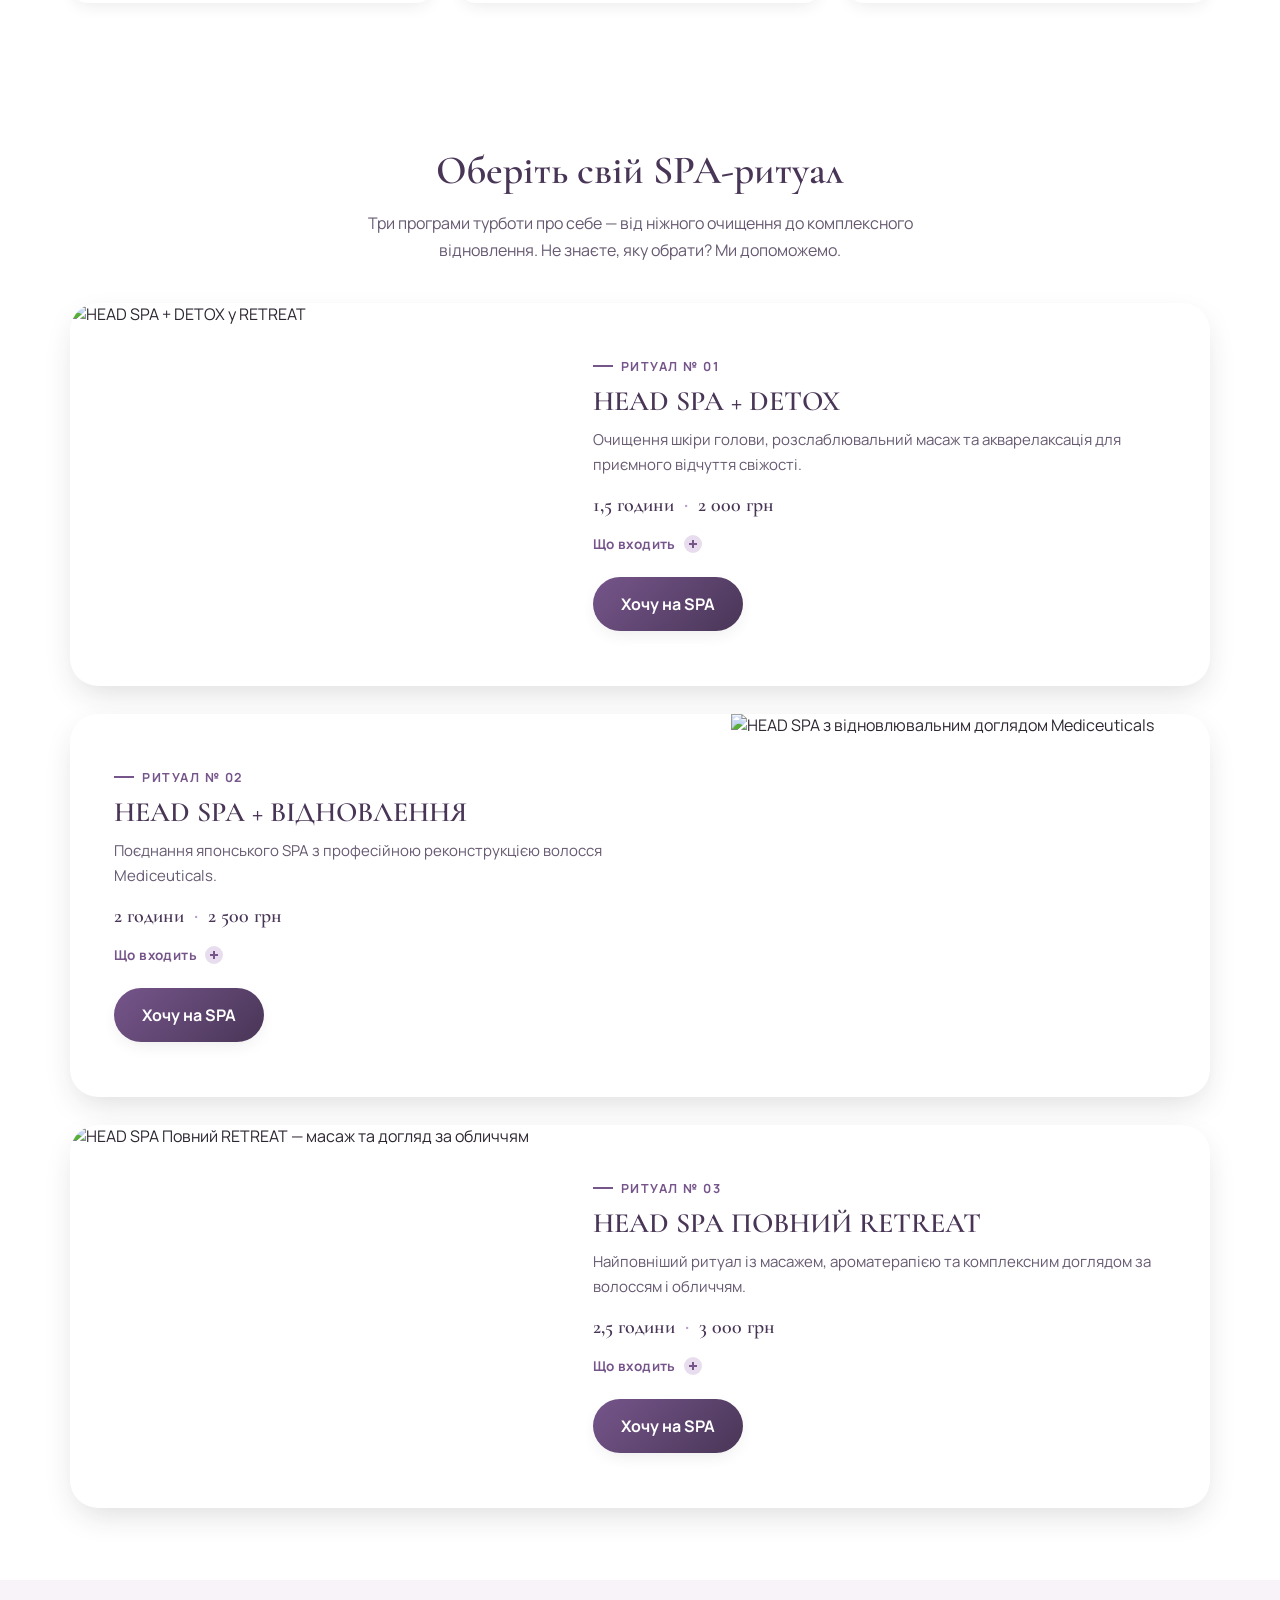
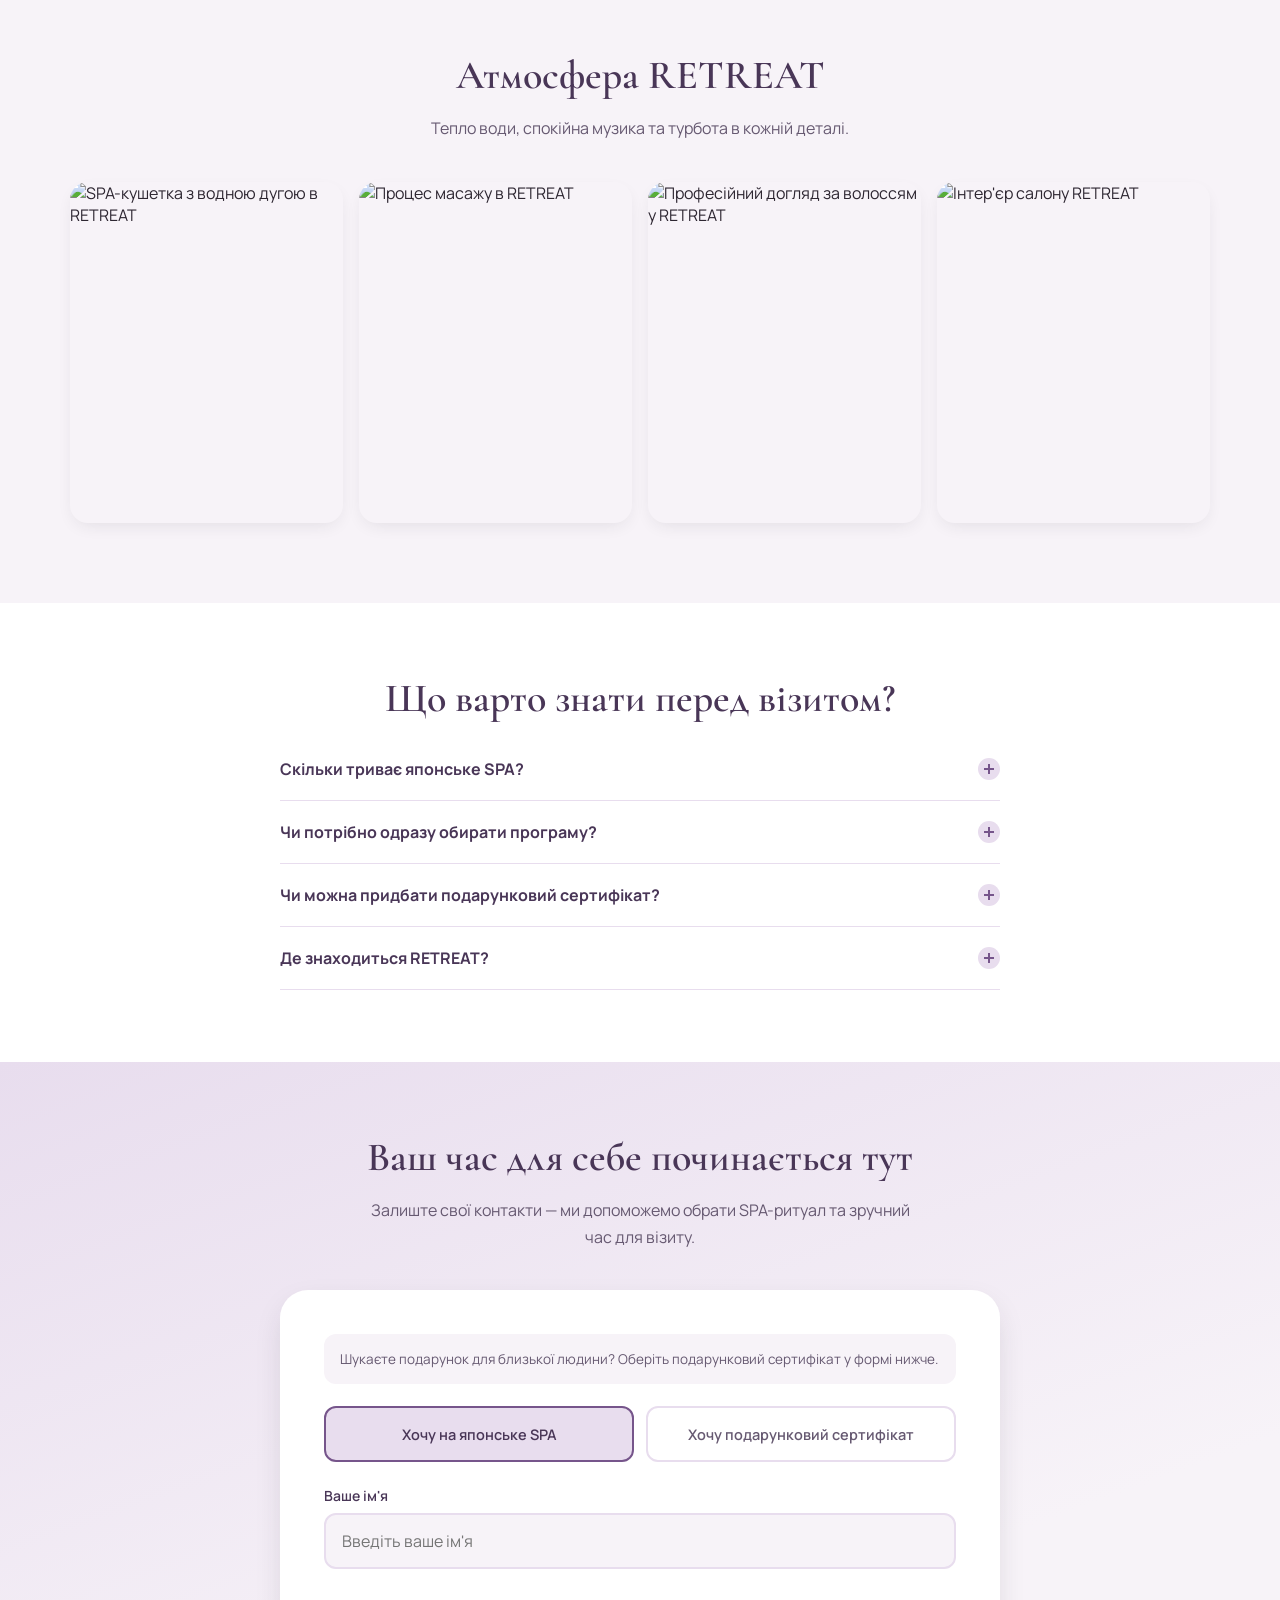
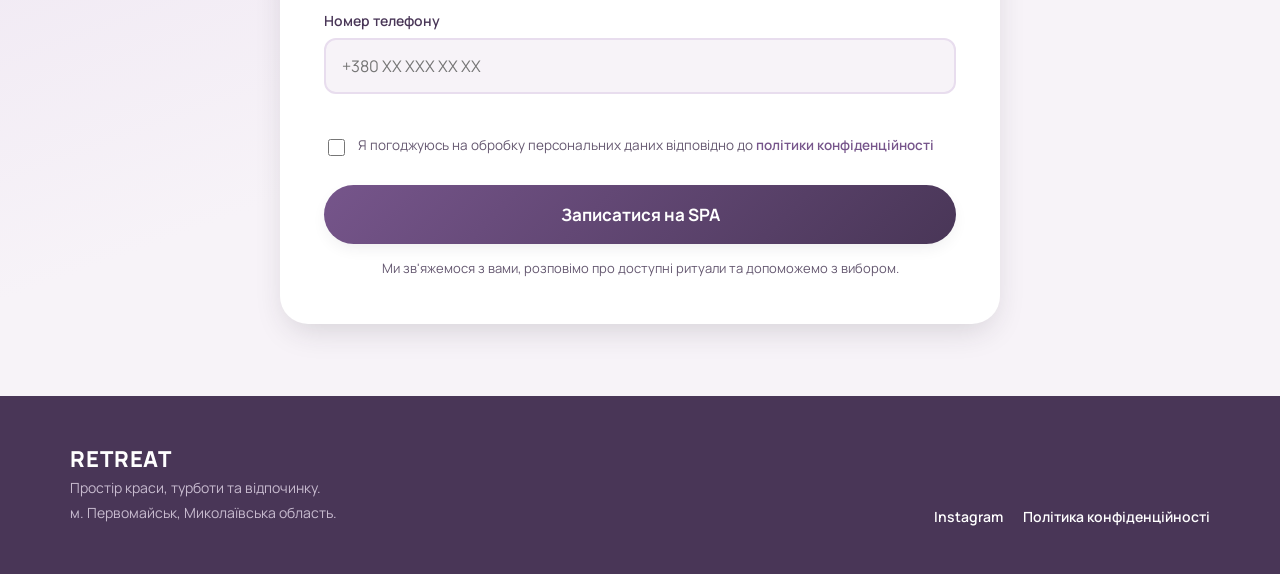
==== commit cb15d3d6: "Add real photos for head massage and salt cards" ====
--- a/index.html
+++ b/index.html
@@ -75,14 +75,14 @@
 </div>
 </div>
 <div class="feature-card">
-<div class="feature-card__media"><img src="https://images.unsplash.com/photo-1519824145371-296894a0daa9?auto=format&fit=crop&w=700&q=80" alt="Масаж голови та шиї у RETREAT" loading="lazy" width="700" height="525"></div>
+<div class="feature-card__media"><img src="assets/img/feature-head-massage.jpg" alt="Масаж голови та шиї у RETREAT" loading="lazy" width="1200" height="900"></div>
 <div class="feature-card__body">
 <h3>Масаж голови та шиї</h3>
 <p>Ніжні рухи майстра допомагають відпустити напругу та насолодитися моментом спокою.</p>
 </div>
 </div>
 <div class="feature-card">
-<div class="feature-card__media"><img src="https://images.unsplash.com/photo-1507652313519-d4e9174996dd?auto=format&fit=crop&w=700&q=80" alt="Сольовий догляд My Organics у RETREAT" loading="lazy" width="700" height="525"></div>
+<div class="feature-card__media"><img src="assets/img/feature-salt.jpg" alt="Сольовий догляд My Organics у RETREAT" loading="lazy" width="1200" height="900"></div>
 <div class="feature-card__body">
 <h3>Сольовий догляд My Organics</h3>
 <p>Гімалайська рожева сіль, трави та ефірні олії. Делікатний догляд допомагає очистити шкіру голови від надлишку себуму й забруднень.</p>
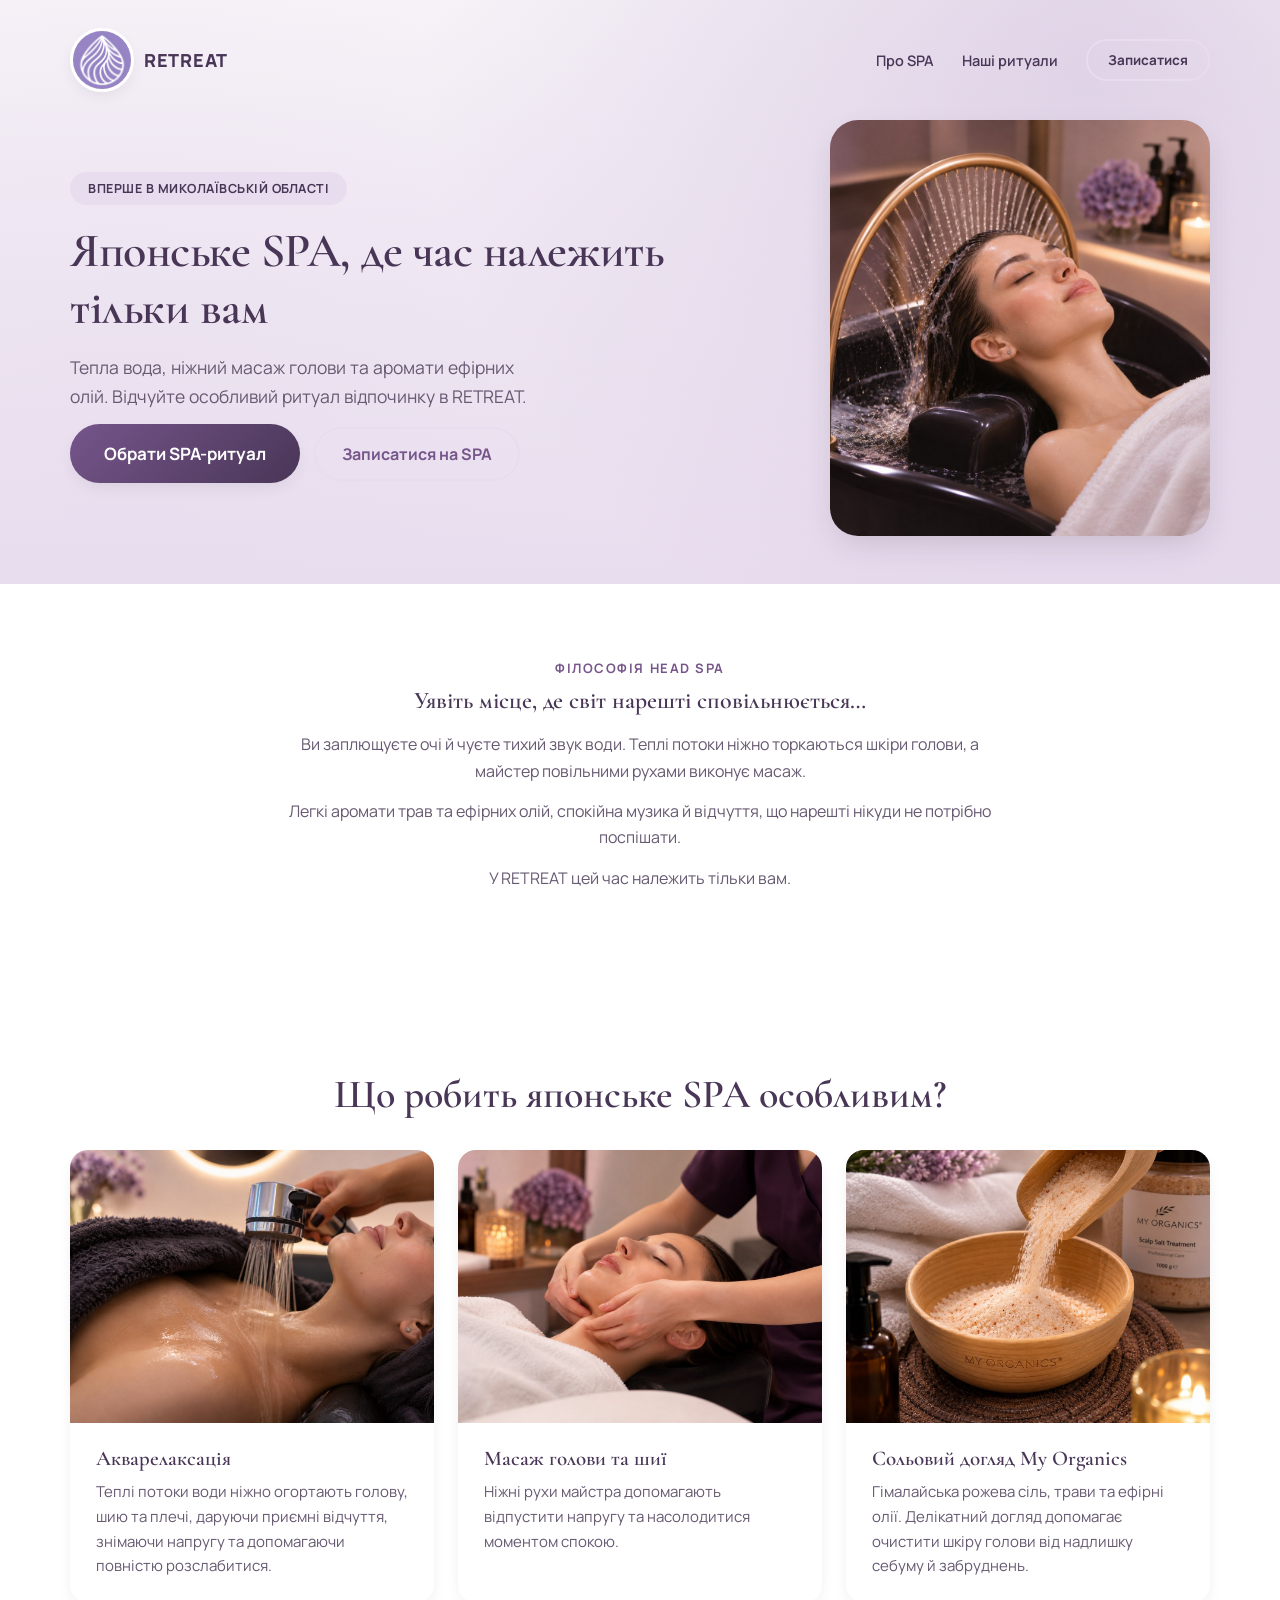
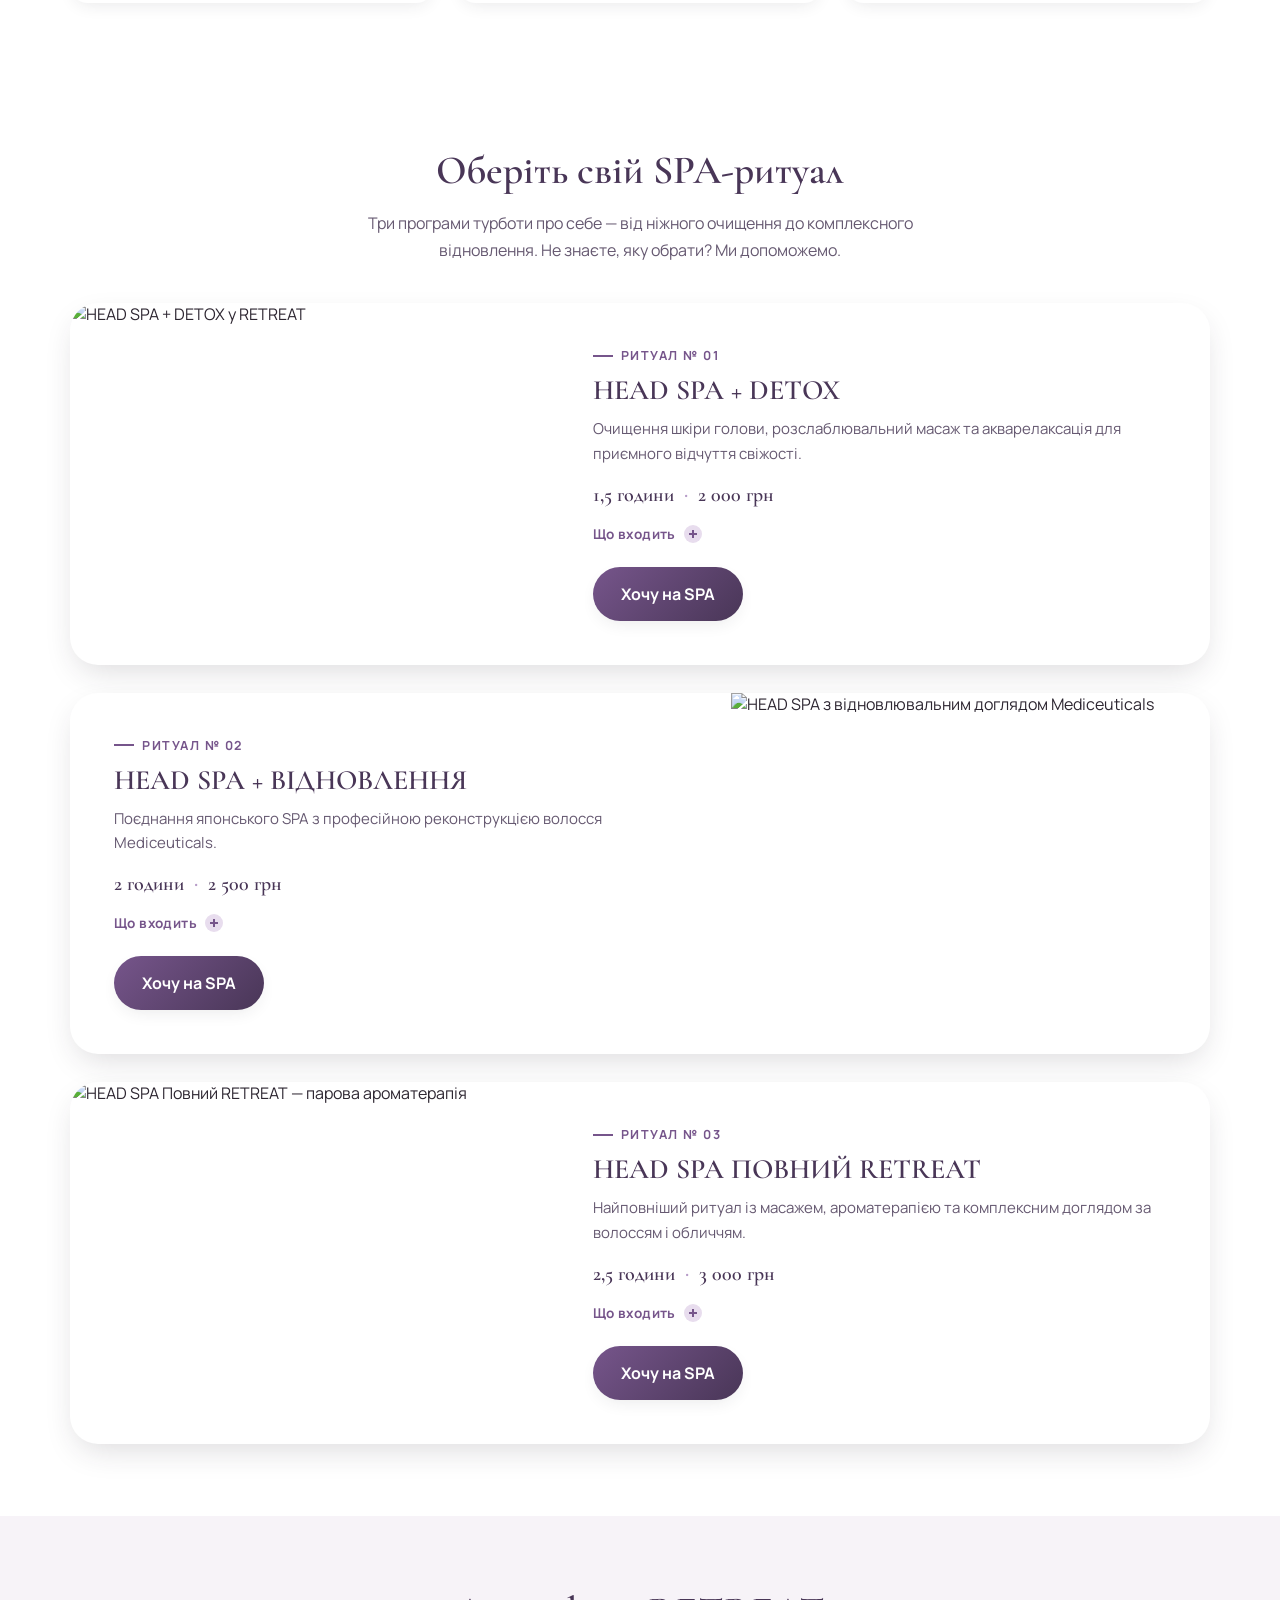
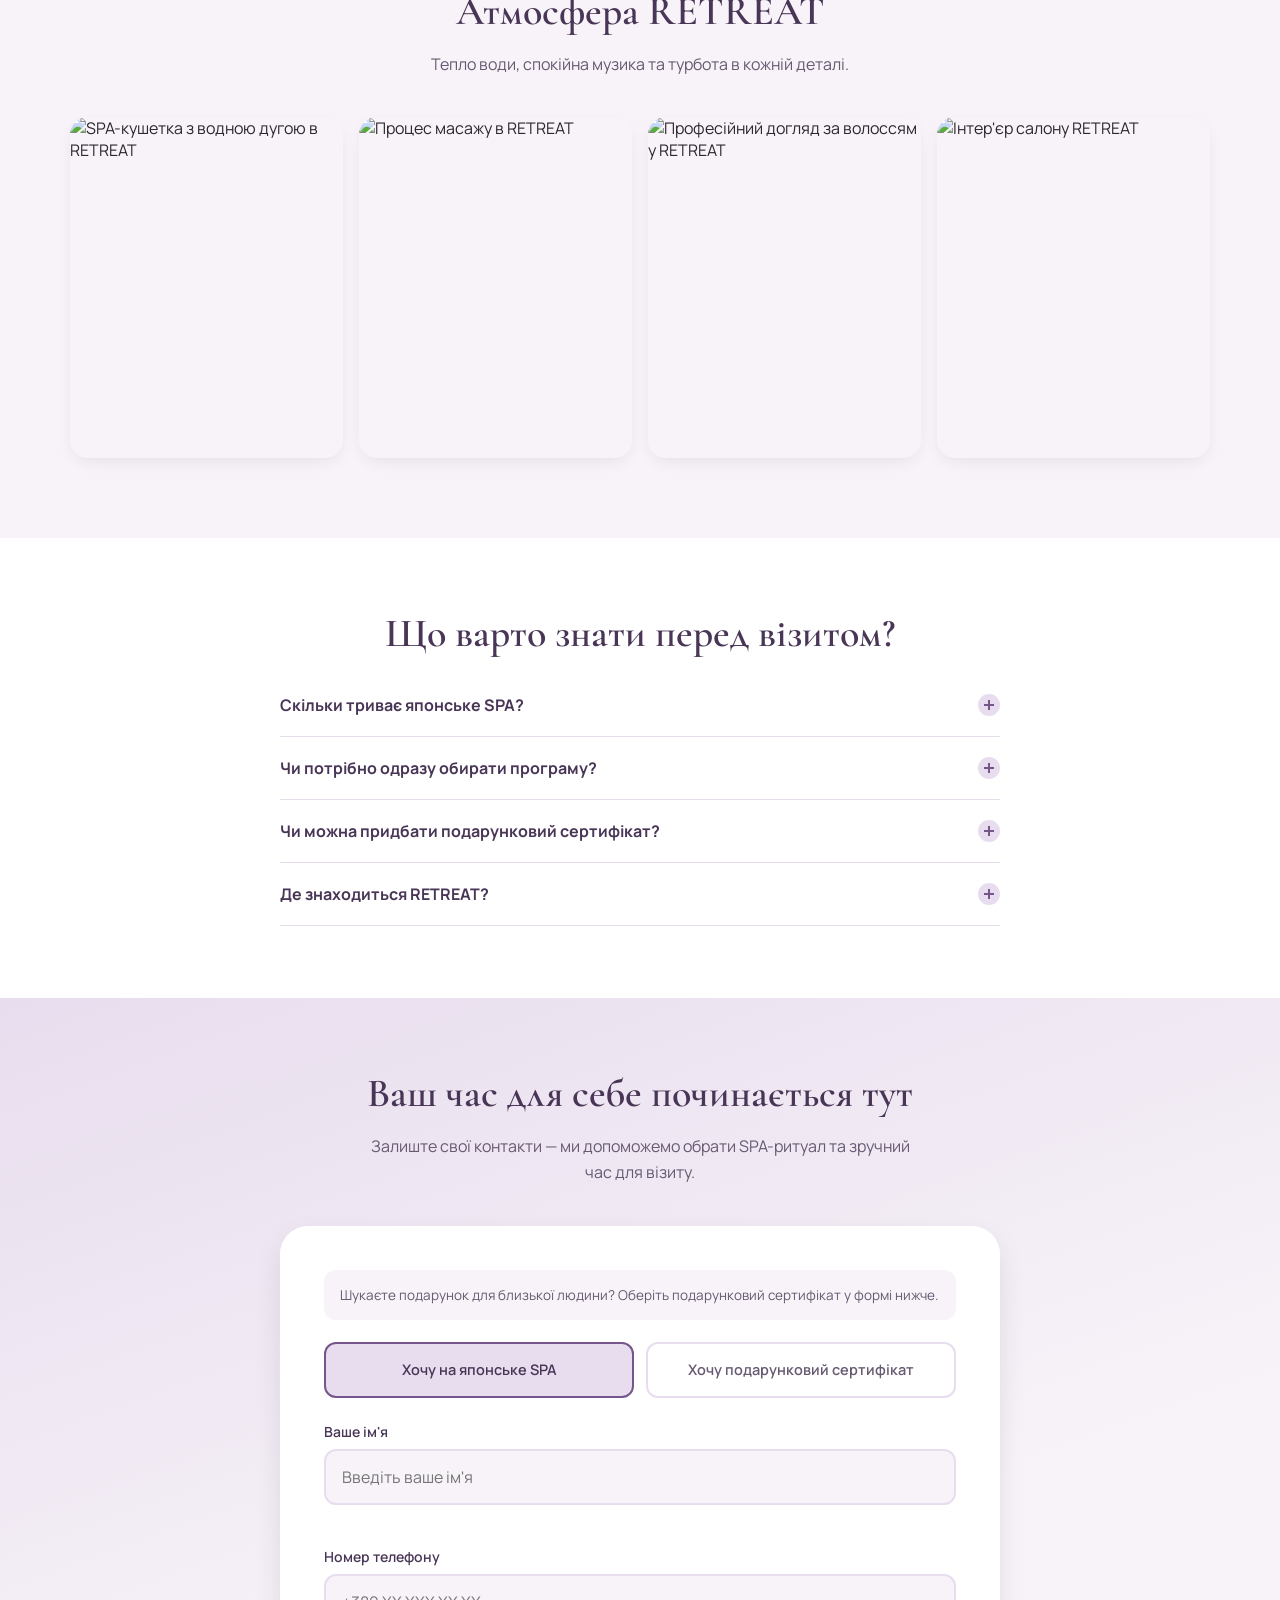
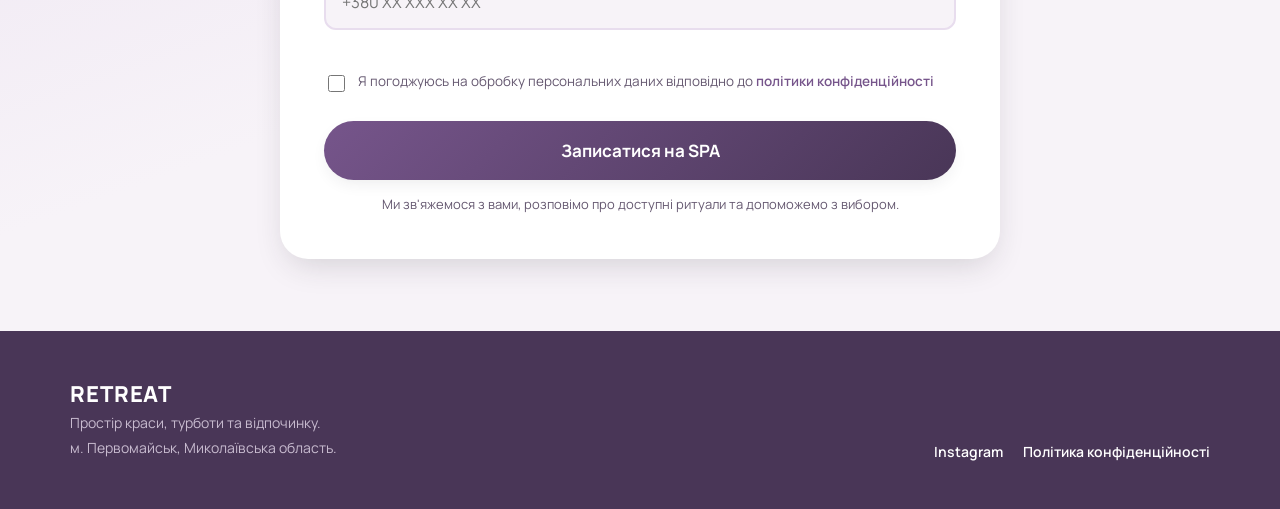
==== commit 7cc69978: "Add real photos for all three program cards" ====
--- a/index.html
+++ b/index.html
@@ -98,7 +98,7 @@
 <div class="programs">
 <article class="program">
 <div class="program__photo">
-<img src="https://images.unsplash.com/photo-1544161515-4ab6ce6db874?auto=format&fit=crop&w=700&q=80" alt="HEAD SPA + DETOX у RETREAT" loading="lazy" width="700" height="560">
+<img src="assets/img/program-detox.jpg" alt="HEAD SPA + DETOX у RETREAT" loading="lazy" width="1200" height="900">
 </div>
 <div class="program__card">
 <span class="program__label">РИТУАЛ № 01</span>
@@ -125,7 +125,7 @@
 </article>
 <article class="program program--reverse">
 <div class="program__photo">
-<img src="https://images.unsplash.com/photo-1540555700478-4be289fbecef?auto=format&fit=crop&w=700&q=80" alt="HEAD SPA з відновлювальним доглядом Mediceuticals" loading="lazy" width="700" height="560">
+<img src="assets/img/program-restore.jpg" alt="HEAD SPA з відновлювальним доглядом Mediceuticals" loading="lazy" width="1200" height="900">
 </div>
 <div class="program__card">
 <span class="program__label">РИТУАЛ № 02</span>
@@ -153,7 +153,7 @@
 </article>
 <article class="program">
 <div class="program__photo">
-<img src="https://images.unsplash.com/photo-1600334089648-b0d9d3028eb2?auto=format&fit=crop&w=700&q=80" alt="HEAD SPA Повний RETREAT — масаж та догляд за обличчям" loading="lazy" width="700" height="560">
+<img src="assets/img/program-full.jpg" alt="HEAD SPA Повний RETREAT — парова ароматерапія" loading="lazy" width="1200" height="900">
 </div>
 <div class="program__card">
 <span class="program__label">РИТУАЛ № 03</span>
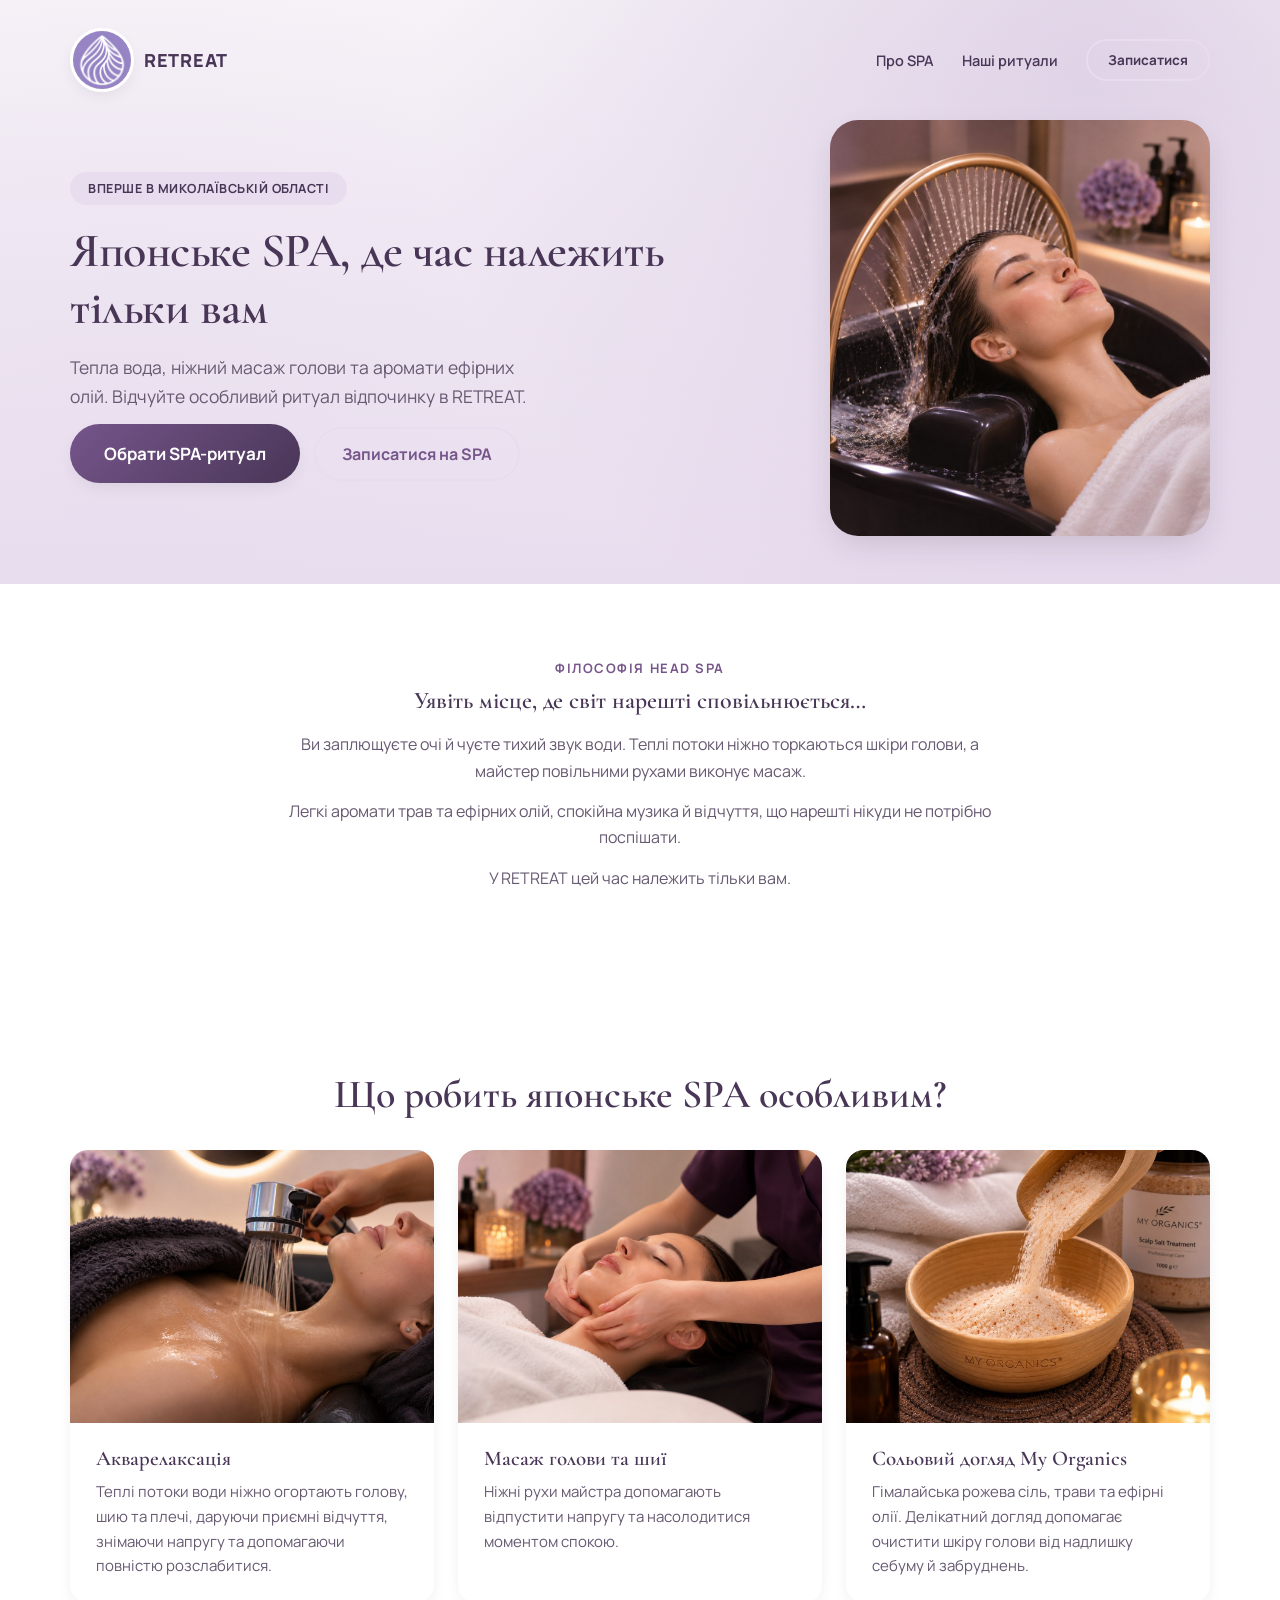
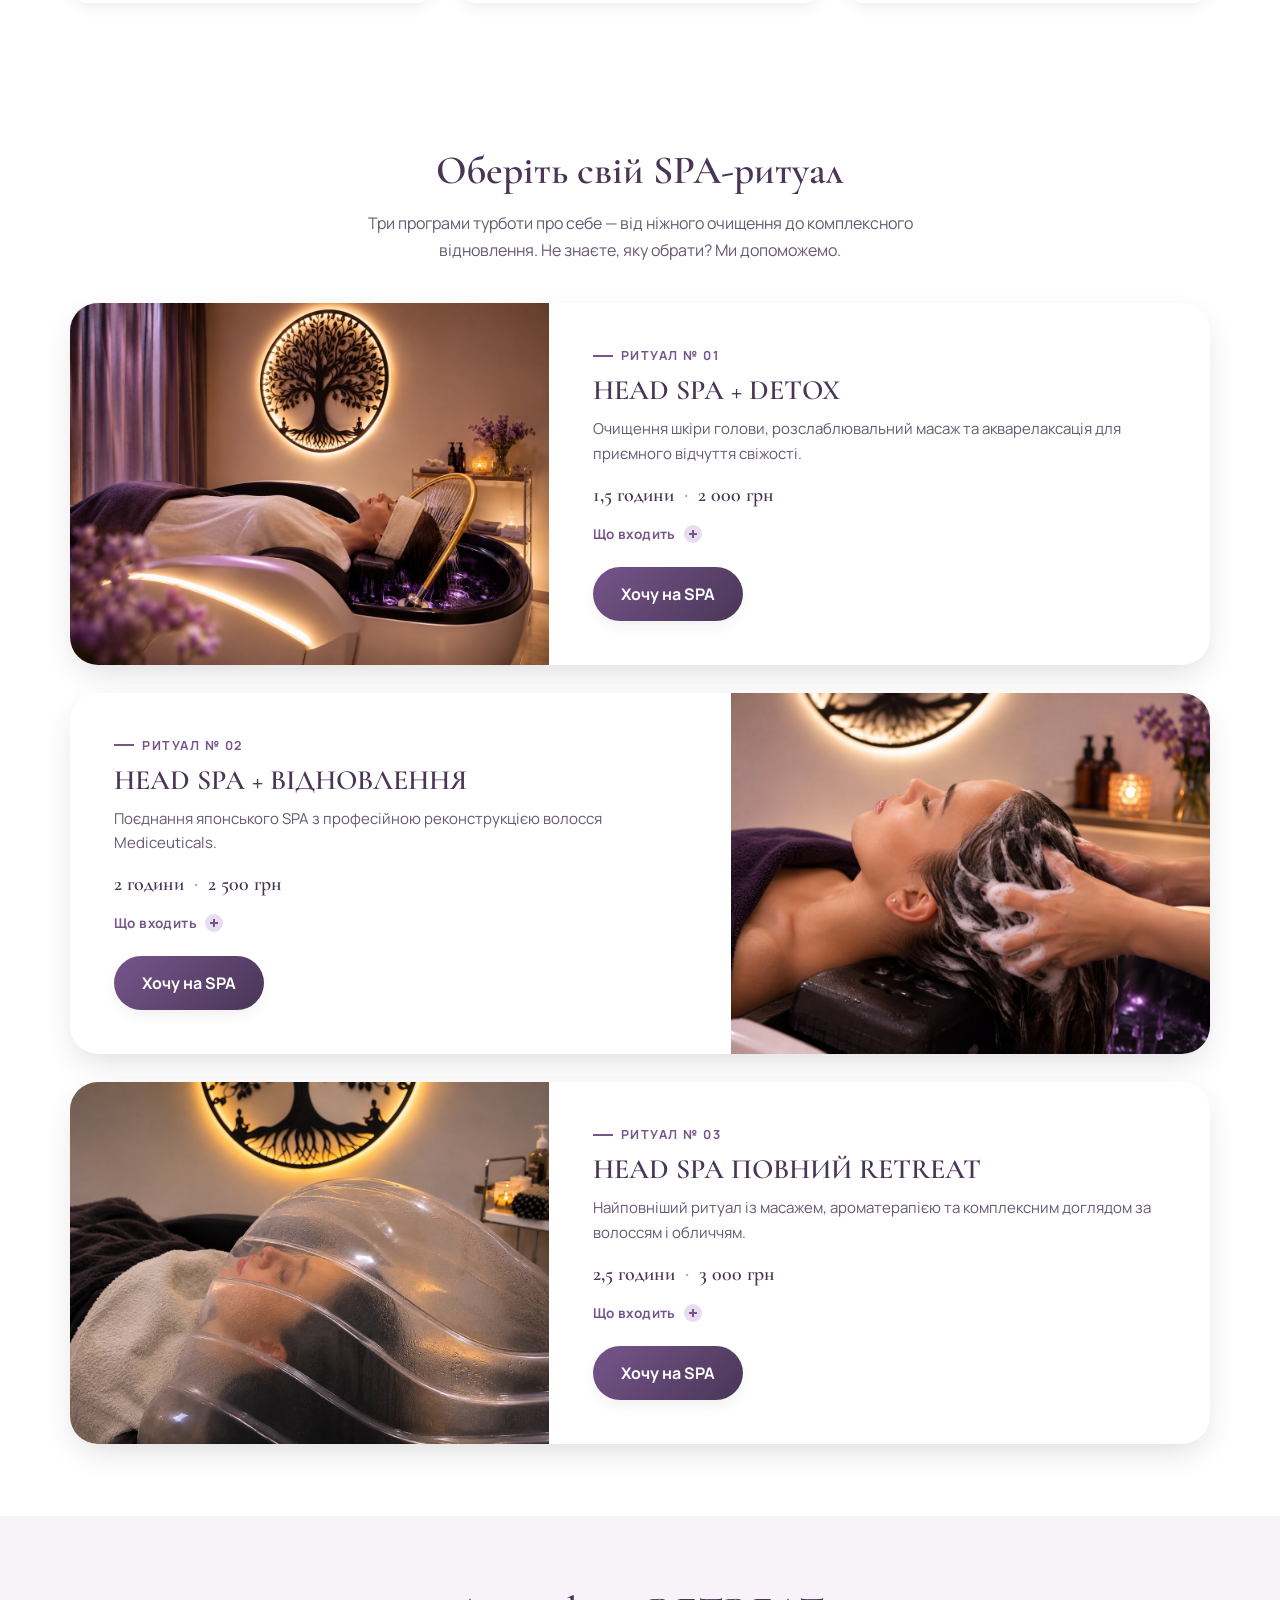
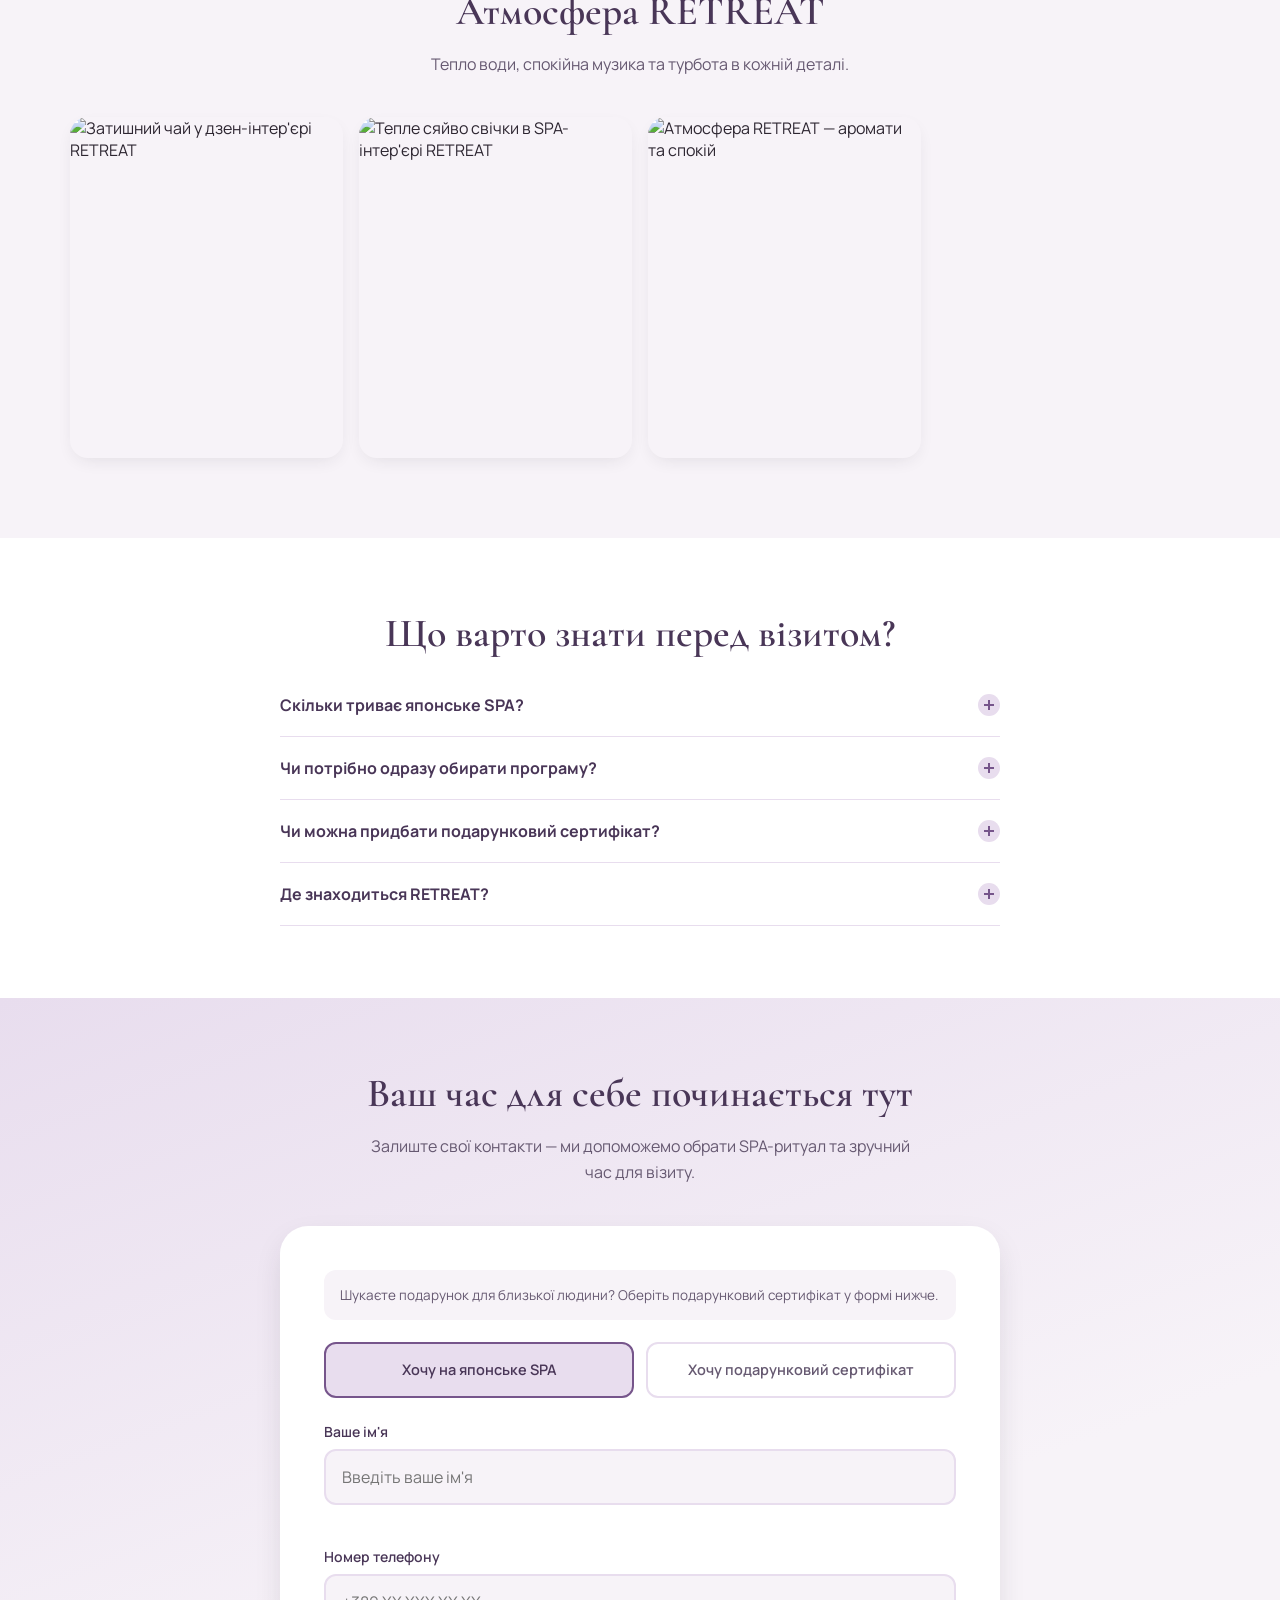
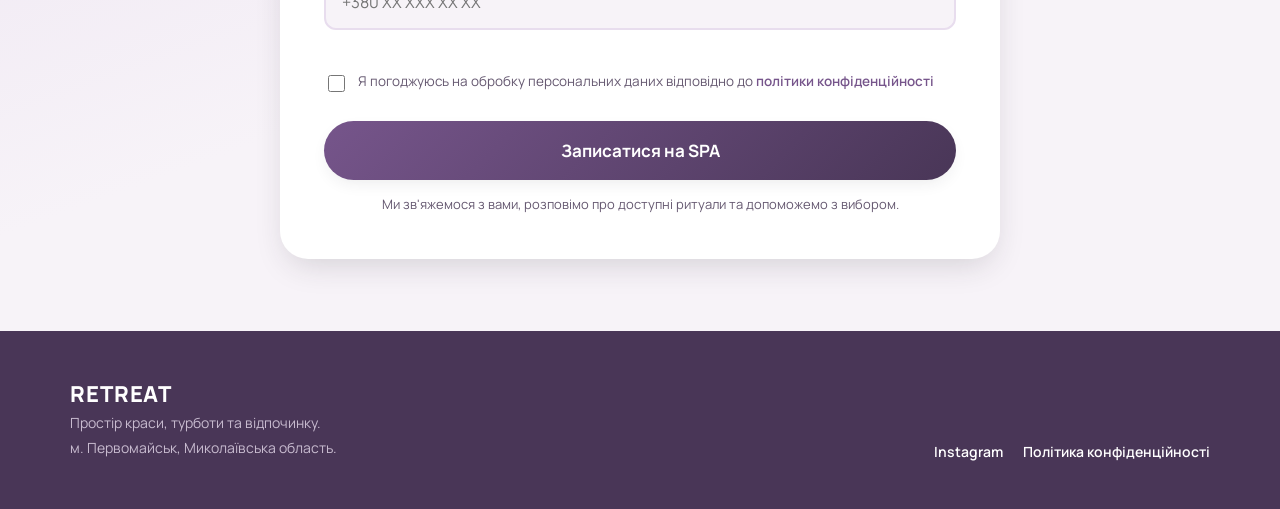
==== commit 748f286b: "Replace atmosphere gallery with real photos (3 items)" ====
--- a/index.html
+++ b/index.html
@@ -19,7 +19,7 @@
 <link rel="preconnect" href="https://fonts.googleapis.com">
 <link rel="preconnect" href="https://fonts.gstatic.com" crossorigin>
 <link href="https://fonts.googleapis.com/css2?family=Cormorant+Garamond:ital,wght@0,500;0,600;1,500;1,600&family=Manrope:wght@400;500;600;700;800&display=swap" rel="stylesheet">
-<link rel="stylesheet" href="assets/css/style.css?v=10">
+<link rel="stylesheet" href="assets/css/style.css?v=11">
 <meta name="viewport" content="width=device-width, initial-scale=1">
 </head>
 <body>
@@ -190,16 +190,13 @@
 <p class="section__subtitle center">Тепло води, спокійна музика та турбота в кожній деталі.</p>
 <div class="gallery" role="list">
 <div class="gallery__item" role="listitem">
-<img src="https://images.unsplash.com/photo-1544161515-4ab6ce6db874?auto=format&fit=crop&w=900&q=80" alt="SPA-кушетка з водною дугою в RETREAT" loading="lazy" width="900" height="900">
+<img src="assets/img/gallery-tea.jpg" alt="Затишний чай у дзен-інтер'єрі RETREAT" loading="lazy" width="900" height="1200">
 </div>
 <div class="gallery__item" role="listitem">
-<img src="https://images.unsplash.com/photo-1519824145371-296894a0daa9?auto=format&fit=crop&w=700&q=80" alt="Процес масажу в RETREAT" loading="lazy" width="700" height="700">
+<img src="assets/img/gallery-candle.jpg" alt="Тепле сяйво свічки в SPA-інтер'єрі RETREAT" loading="lazy" width="900" height="1200">
 </div>
 <div class="gallery__item" role="listitem">
-<img src="https://images.unsplash.com/photo-1512290923902-8a9f81dc236c?auto=format&fit=crop&w=700&q=80" alt="Професійний догляд за волоссям у RETREAT" loading="lazy" width="700" height="700">
-</div>
-<div class="gallery__item" role="listitem">
-<img src="https://images.unsplash.com/photo-1521590832167-7bcbfaa6381f?auto=format&fit=crop&w=700&q=80" alt="Інтер'єр салону RETREAT" loading="lazy" width="700" height="700">
+<img src="assets/img/gallery-incense.jpg" alt="Атмосфера RETREAT — аромати та спокій" loading="lazy" width="900" height="1200">
 </div>
 </div>
 </div>
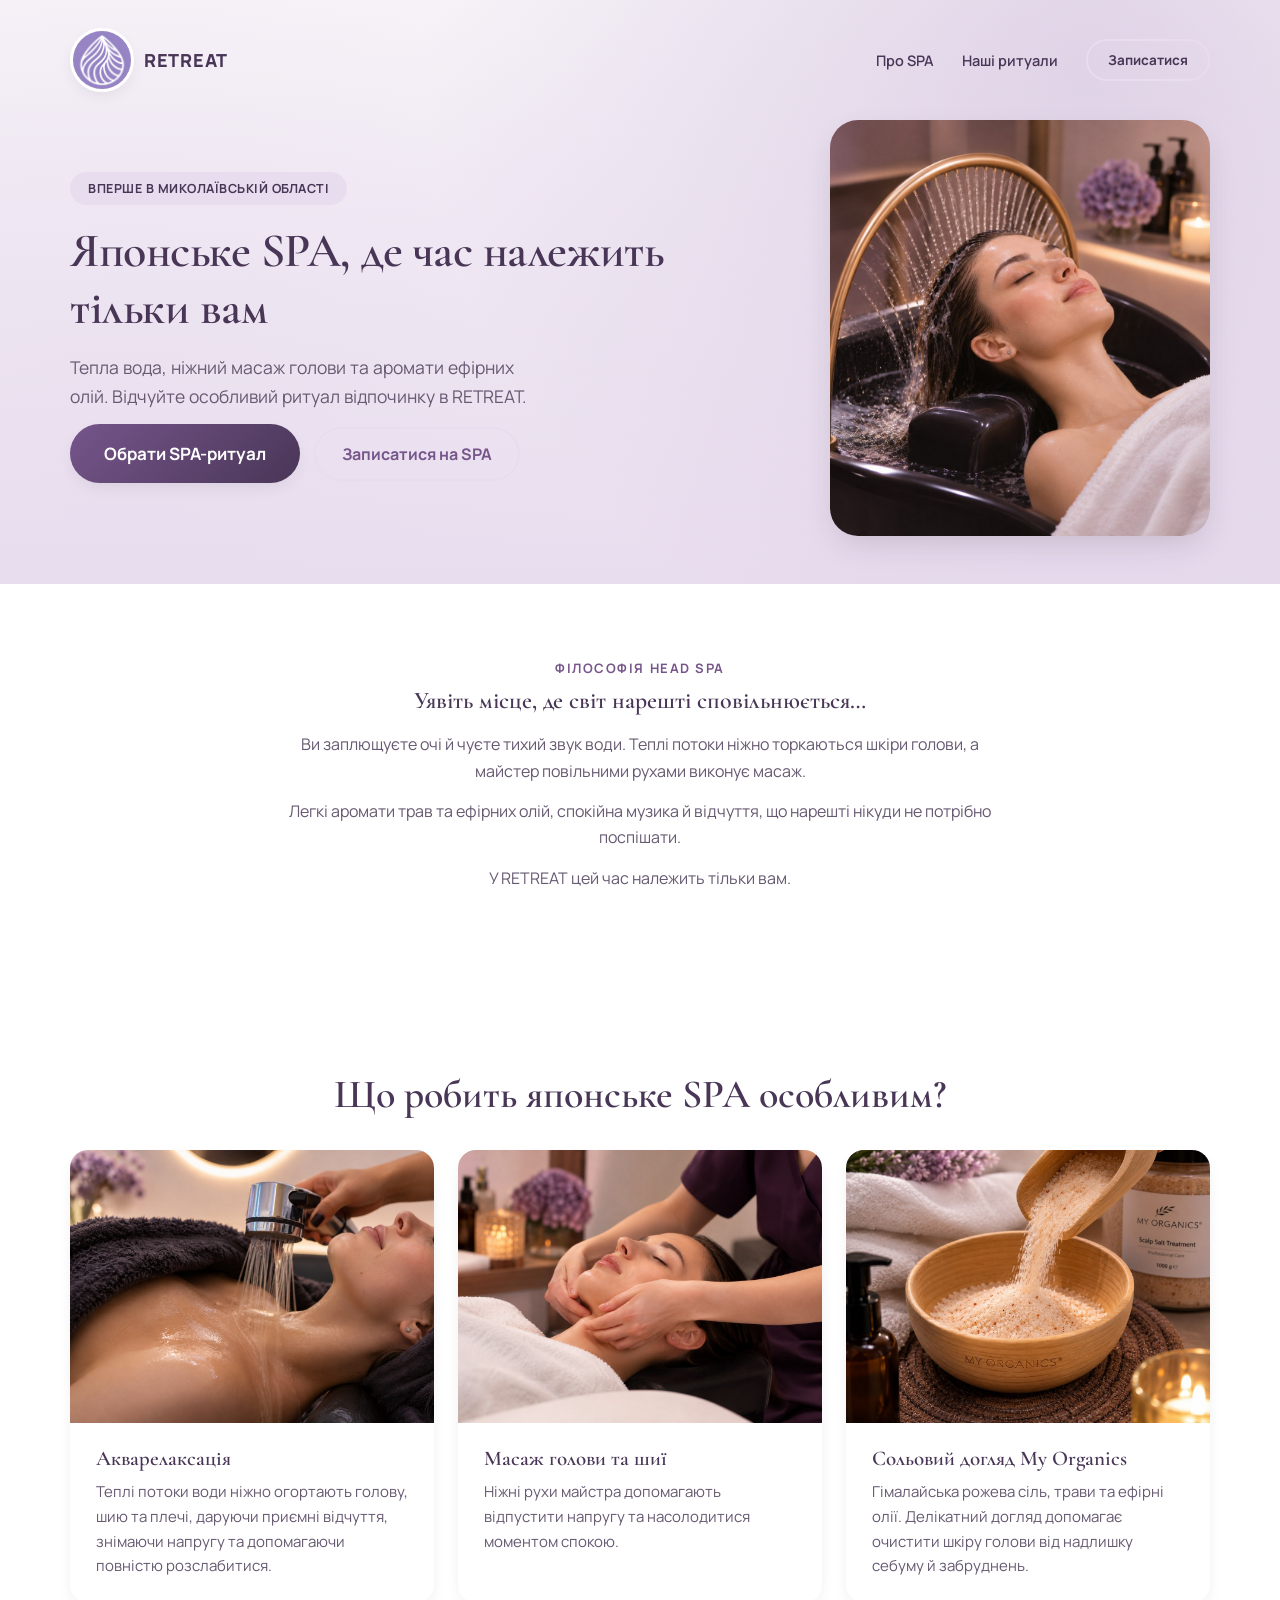
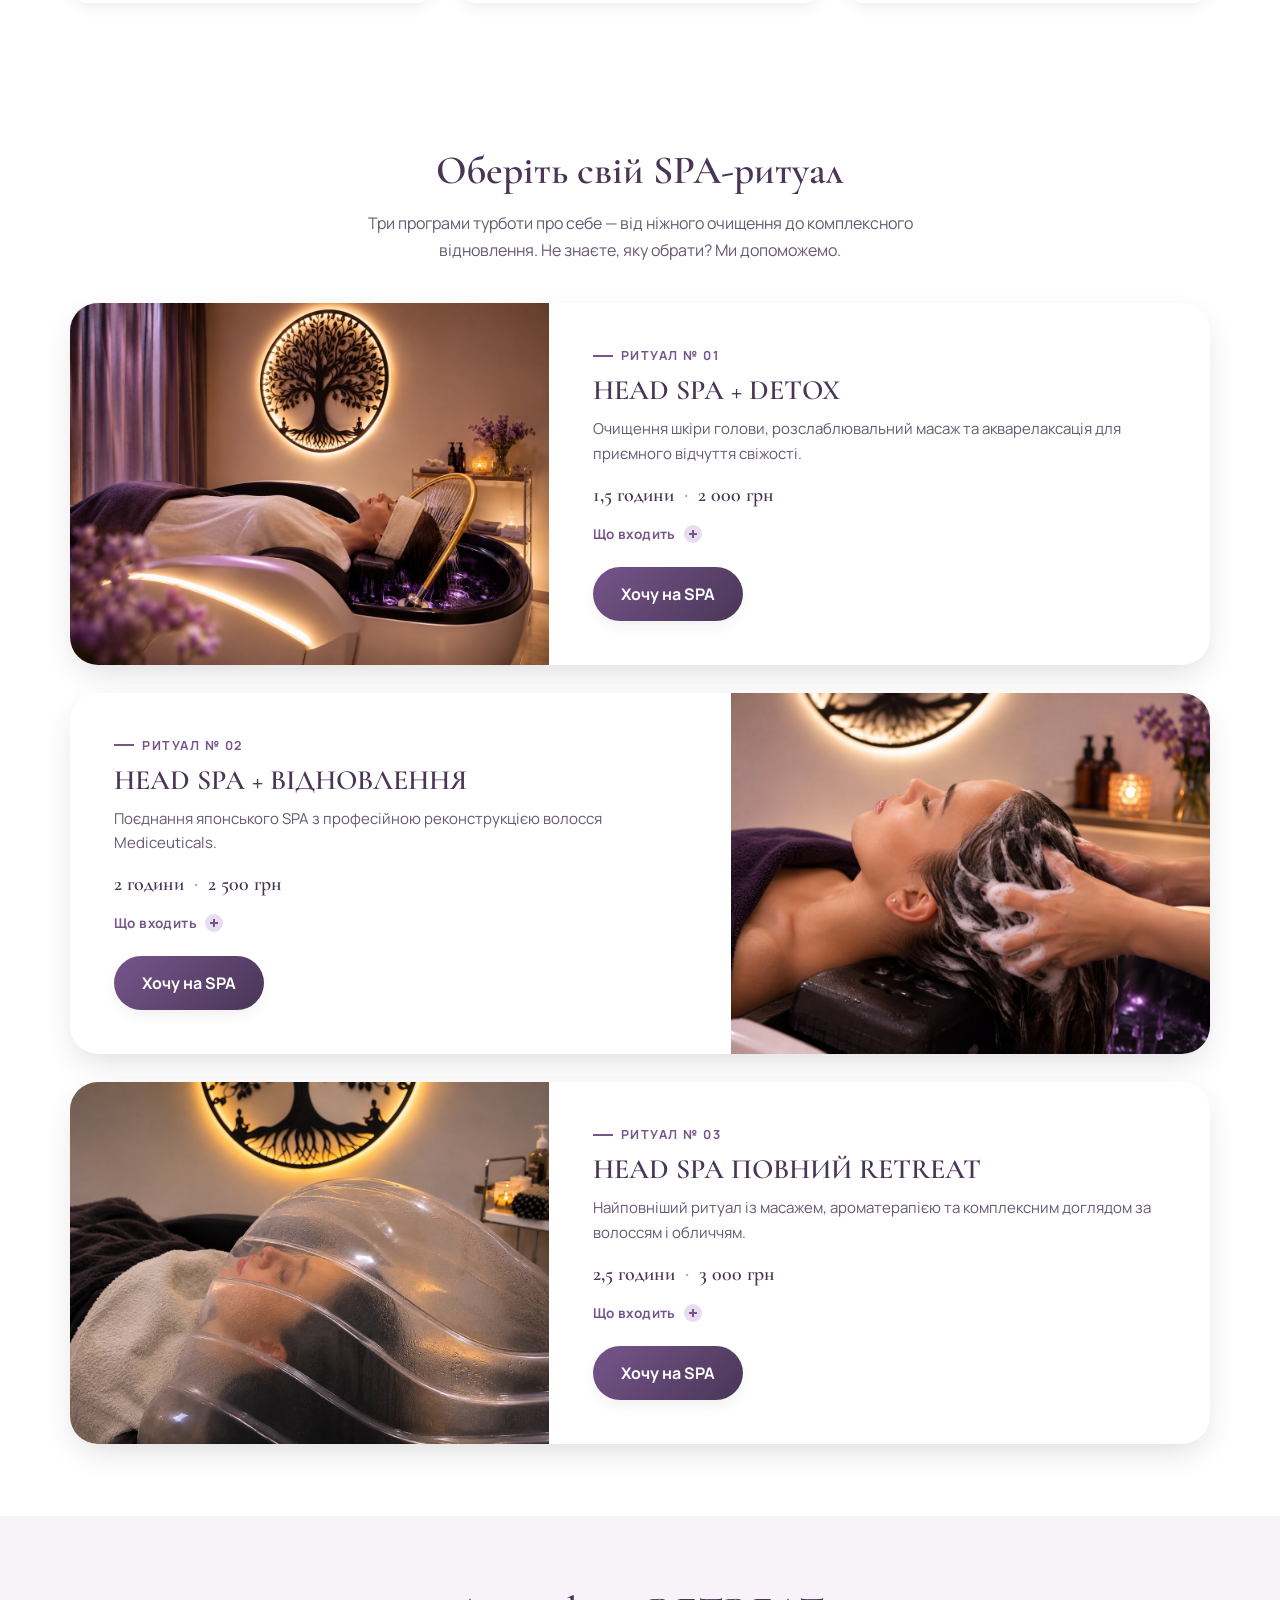
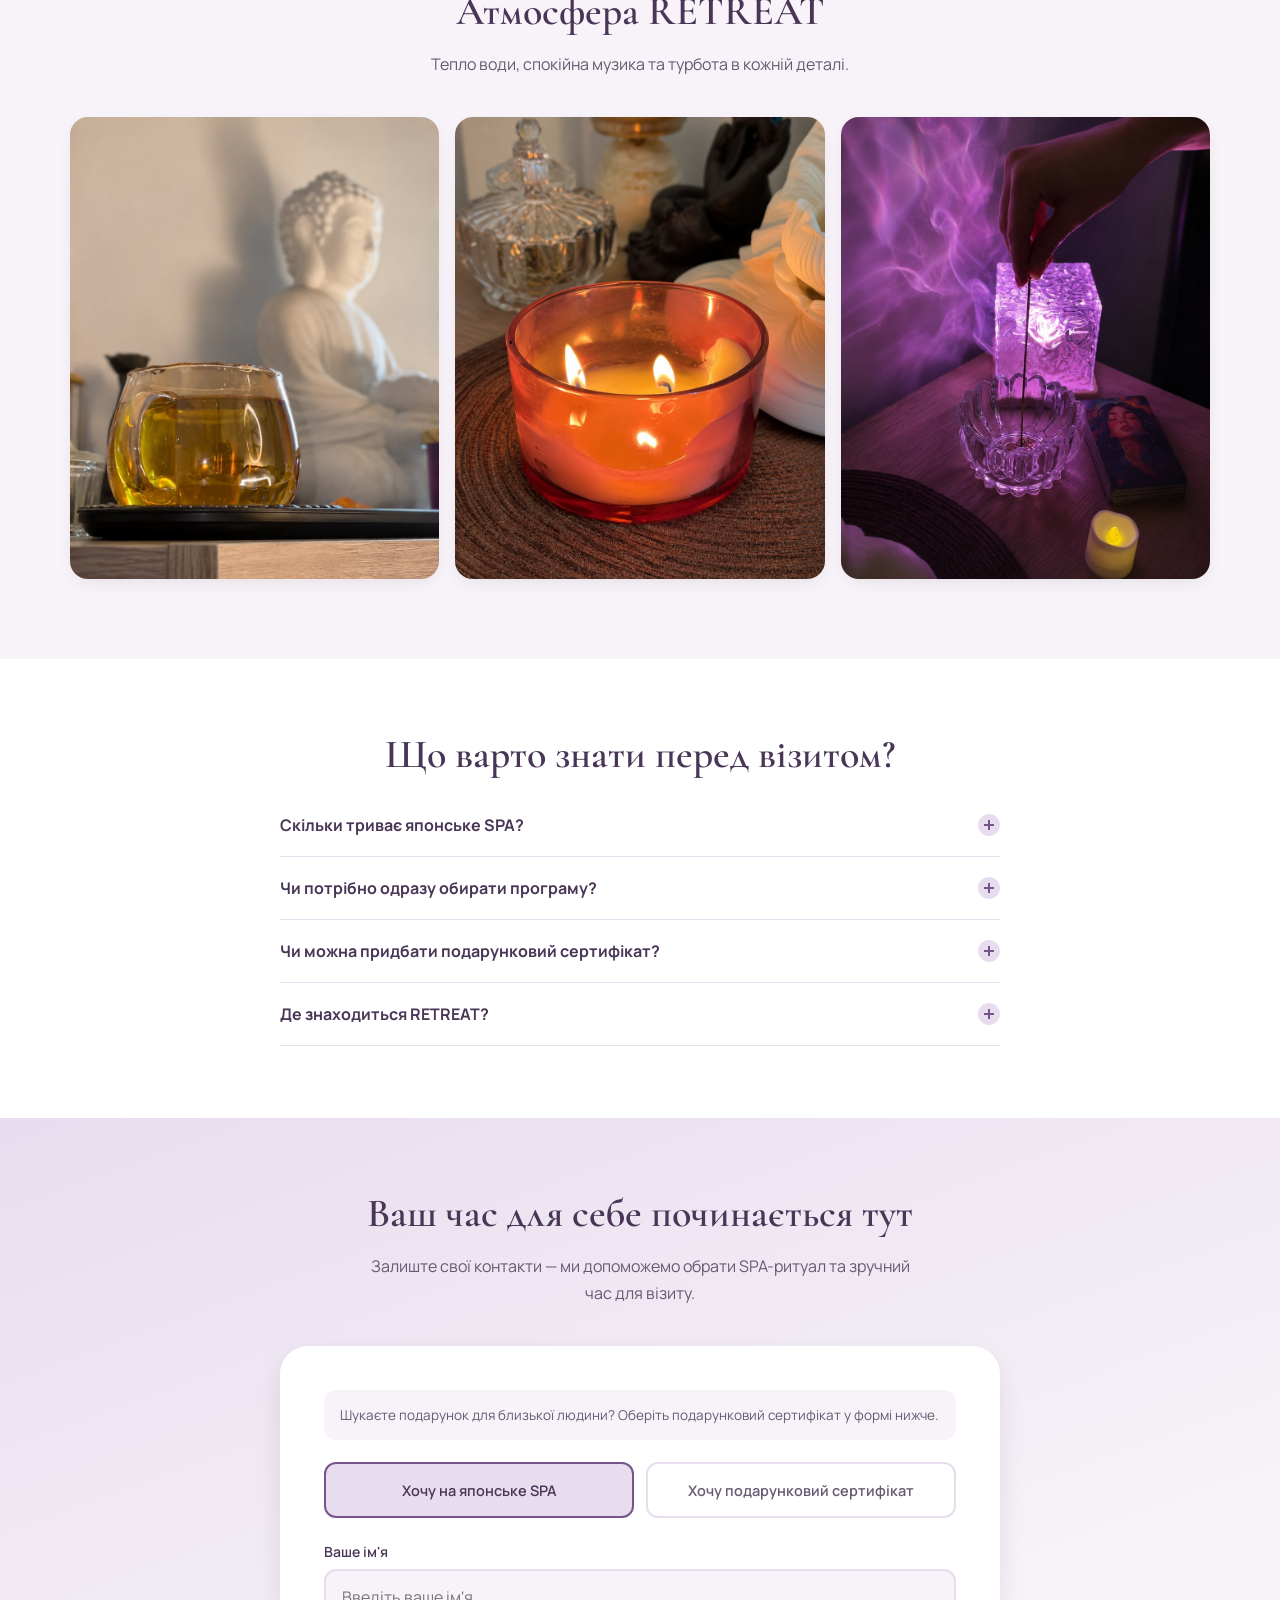
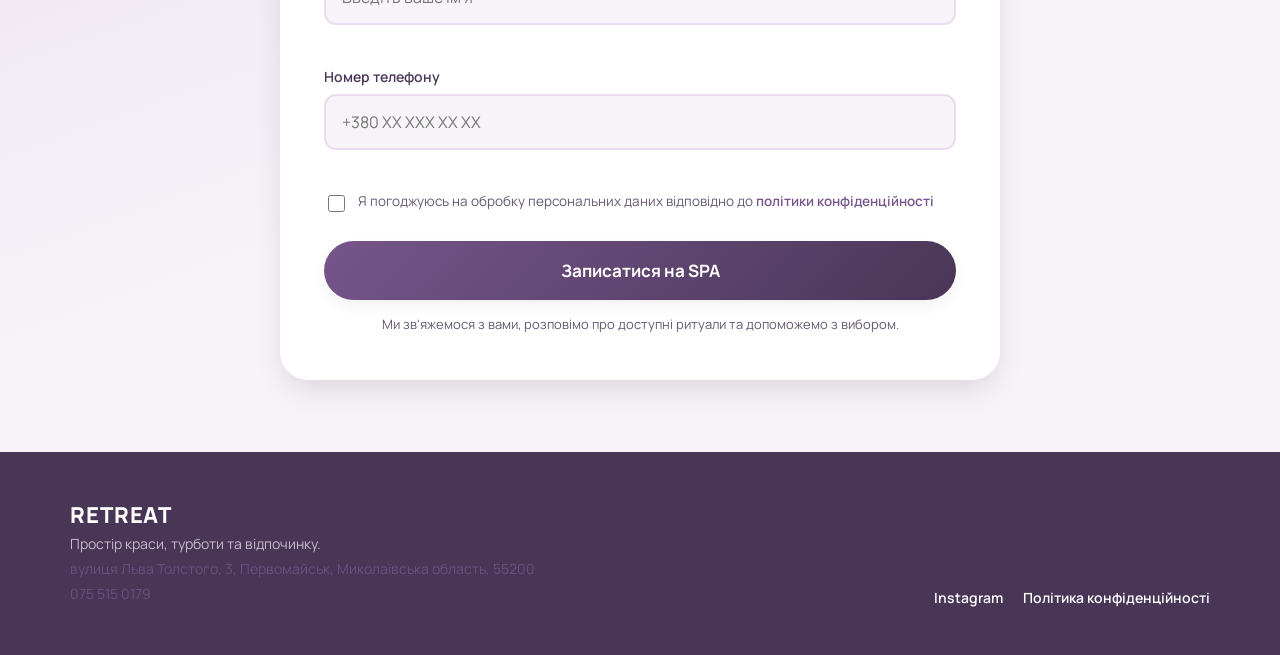
==== commit 5bd04ff0: "Update contact info: new phone and address sitewide" ====
--- a/index.html
+++ b/index.html
@@ -19,8 +19,25 @@
 <link rel="preconnect" href="https://fonts.googleapis.com">
 <link rel="preconnect" href="https://fonts.gstatic.com" crossorigin>
 <link href="https://fonts.googleapis.com/css2?family=Cormorant+Garamond:ital,wght@0,500;0,600;1,500;1,600&family=Manrope:wght@400;500;600;700;800&display=swap" rel="stylesheet">
-<link rel="stylesheet" href="assets/css/style.css?v=11">
+<link rel="stylesheet" href="assets/css/style.css?v=12">
 <meta name="viewport" content="width=device-width, initial-scale=1">
+<script type="application/ld+json">
+{
+  "@context": "https://schema.org",
+  "@type": "HealthAndBeautyBusiness",
+  "name": "RETREAT",
+  "url": "https://retreatsalon.online/",
+  "telephone": "+380755150179",
+  "address": {
+    "@type": "PostalAddress",
+    "streetAddress": "вулиця Льва Толстого, 3",
+    "addressLocality": "Первомайськ",
+    "addressRegion": "Миколаївська область",
+    "postalCode": "55200",
+    "addressCountry": "UA"
+  }
+}
+</script>
 </head>
 <body>
 <header class="hero" id="hero">
@@ -219,7 +236,7 @@
 </div>
 <div class="faq__item">
 <button class="faq__question" aria-expanded="false">Де знаходиться RETREAT?<span class="faq__toggle" aria-hidden="true"></span></button>
-<div class="faq__answer"><p>Ми знаходимося в місті Первомайськ, Миколаївська область. Деталі візиту повідомимо під час запису.</p></div>
+<div class="faq__answer"><p>Ми знаходимося за адресою: вулиця Льва Толстого, 3, Первомайськ, Миколаївська область, 55200. Зателефонувати нам можна за номером <a href="tel:+380755150179">075 515 0179</a>.</p></div>
 </div>
 </div>
 </div>
@@ -267,7 +284,8 @@
 <div class="footer__brand">
 <span class="logo logo--light">RETREAT</span>
 <p>Простір краси, турботи та відпочинку.</p>
-<p>м. Первомайськ, Миколаївська область.</p>
+<p><a href="https://www.google.com/maps/search/?api=1&query=%D0%B2%D1%83%D0%BB%D0%B8%D1%86%D1%8F%20%D0%9B%D1%8C%D0%B2%D0%B0%20%D0%A2%D0%BE%D0%BB%D1%81%D1%82%D0%BE%D0%B3%D0%BE%2C%203%2C%20%D0%9F%D0%B5%D1%80%D0%B2%D0%BE%D0%BC%D0%B0%D0%B9%D1%81%D1%8C%D0%BA%2C%20%D0%9C%D0%B8%D0%BA%D0%BE%D0%BB%D0%B0%D1%97%D0%B2%D1%81%D1%8C%D0%BA%D0%B0%20%D0%BE%D0%B1%D0%BB%D0%B0%D1%81%D1%82%D1%8C%2C%2055200" target="_blank" rel="noopener">вулиця Льва Толстого, 3, Первомайськ, Миколаївська область, 55200</a></p>
+<p><a href="tel:+380755150179">075 515 0179</a></p>
 </div>
 <div class="footer__links">
 <a href="https://www.instagram.com/retreat_salon_pervomaisk/" target="_blank" rel="noopener">Instagram</a>
--- a/assets/css/style.css
+++ b/assets/css/style.css
@@ -337,7 +337,7 @@
     .gallery {
         overflow: visible;
         display: grid;
-        grid-template-columns: repeat(4, 1fr);
+        grid-template-columns: repeat(3, 1fr);
         gap: 16px;
     }
     .gallery__item { flex: unset; }
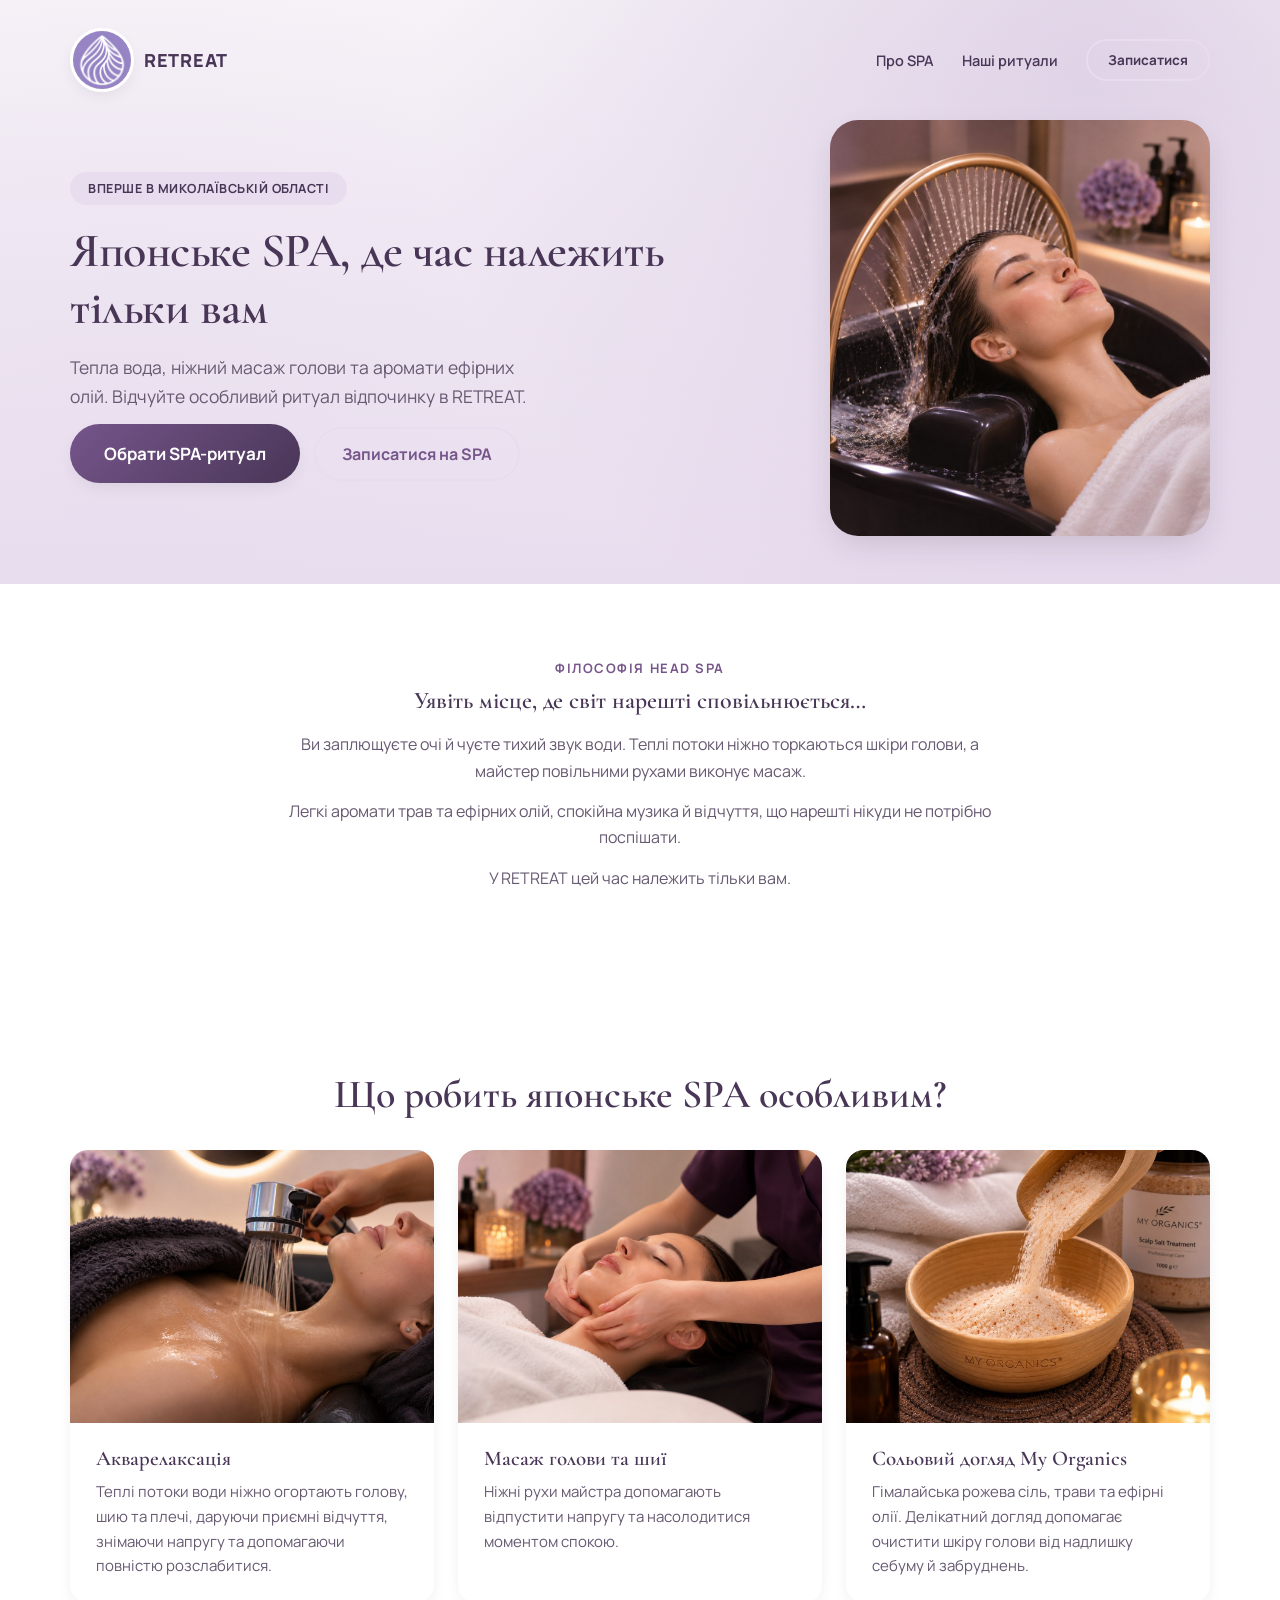
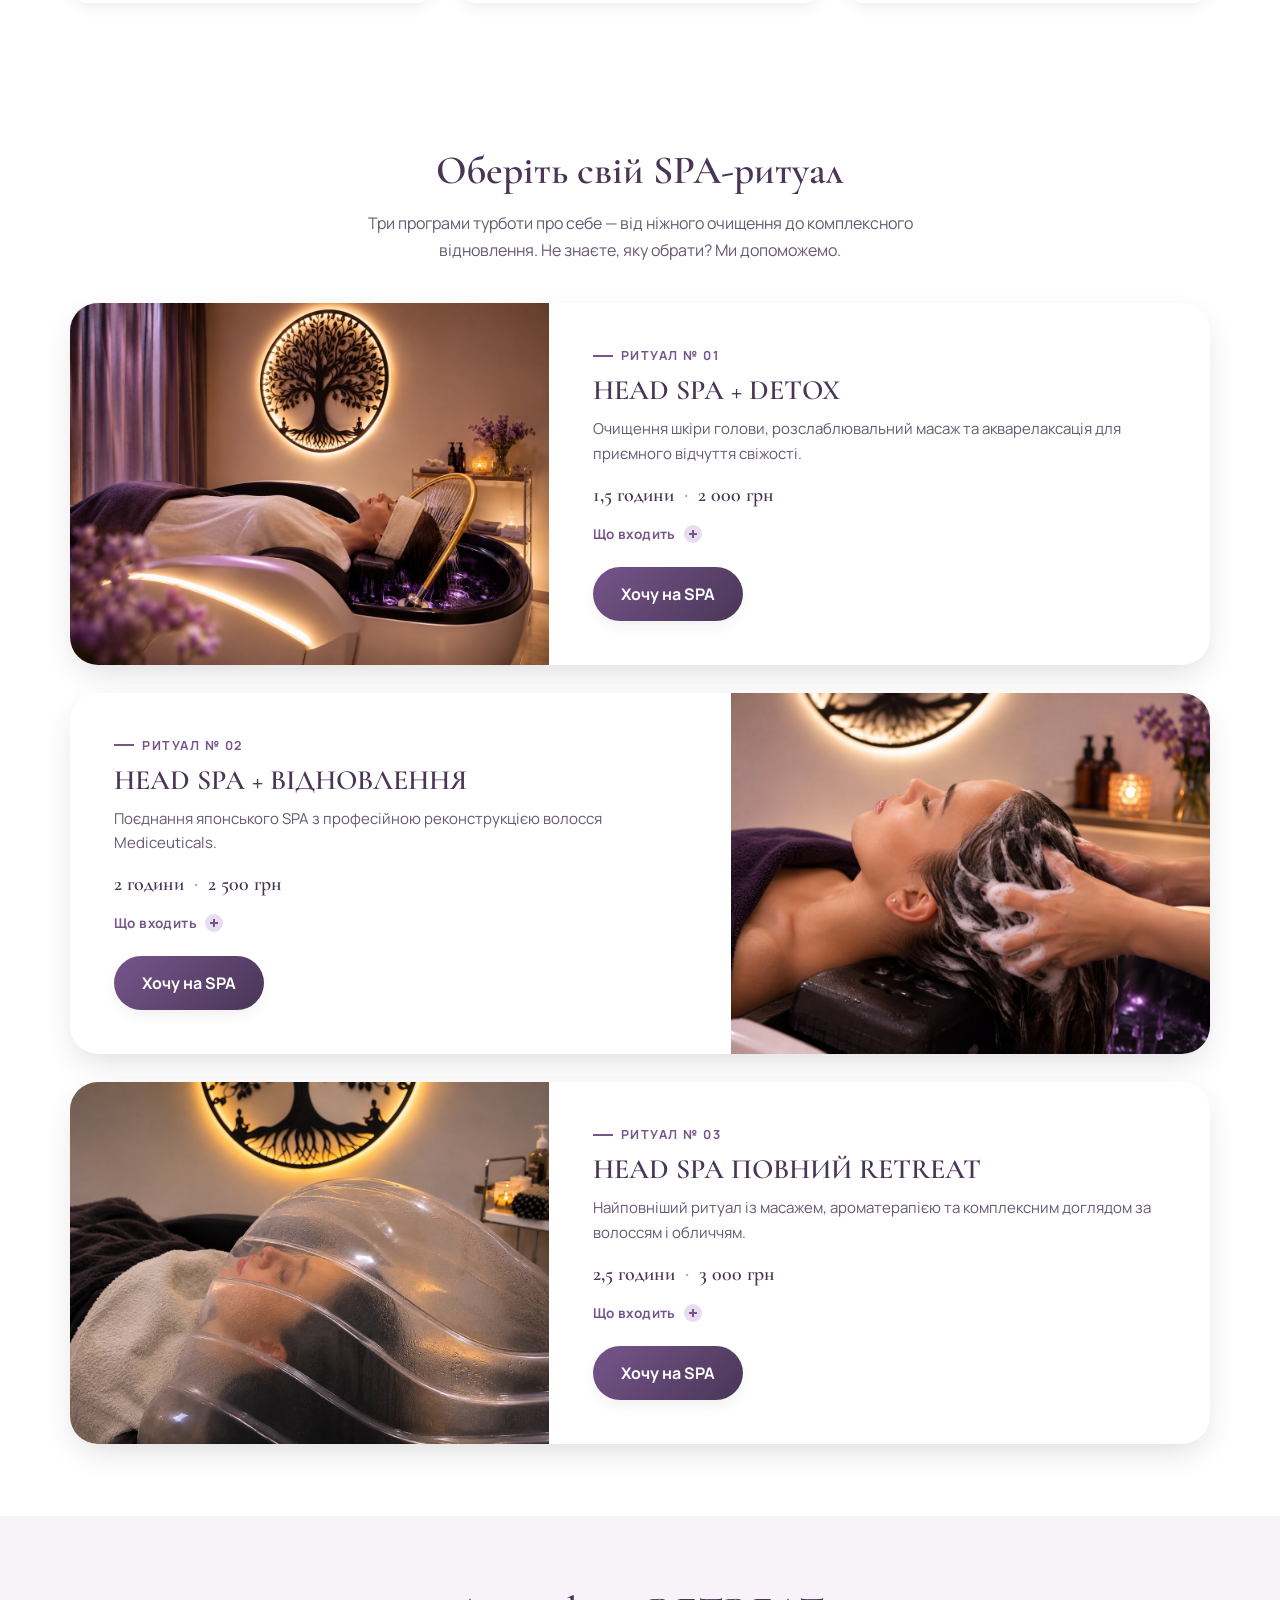
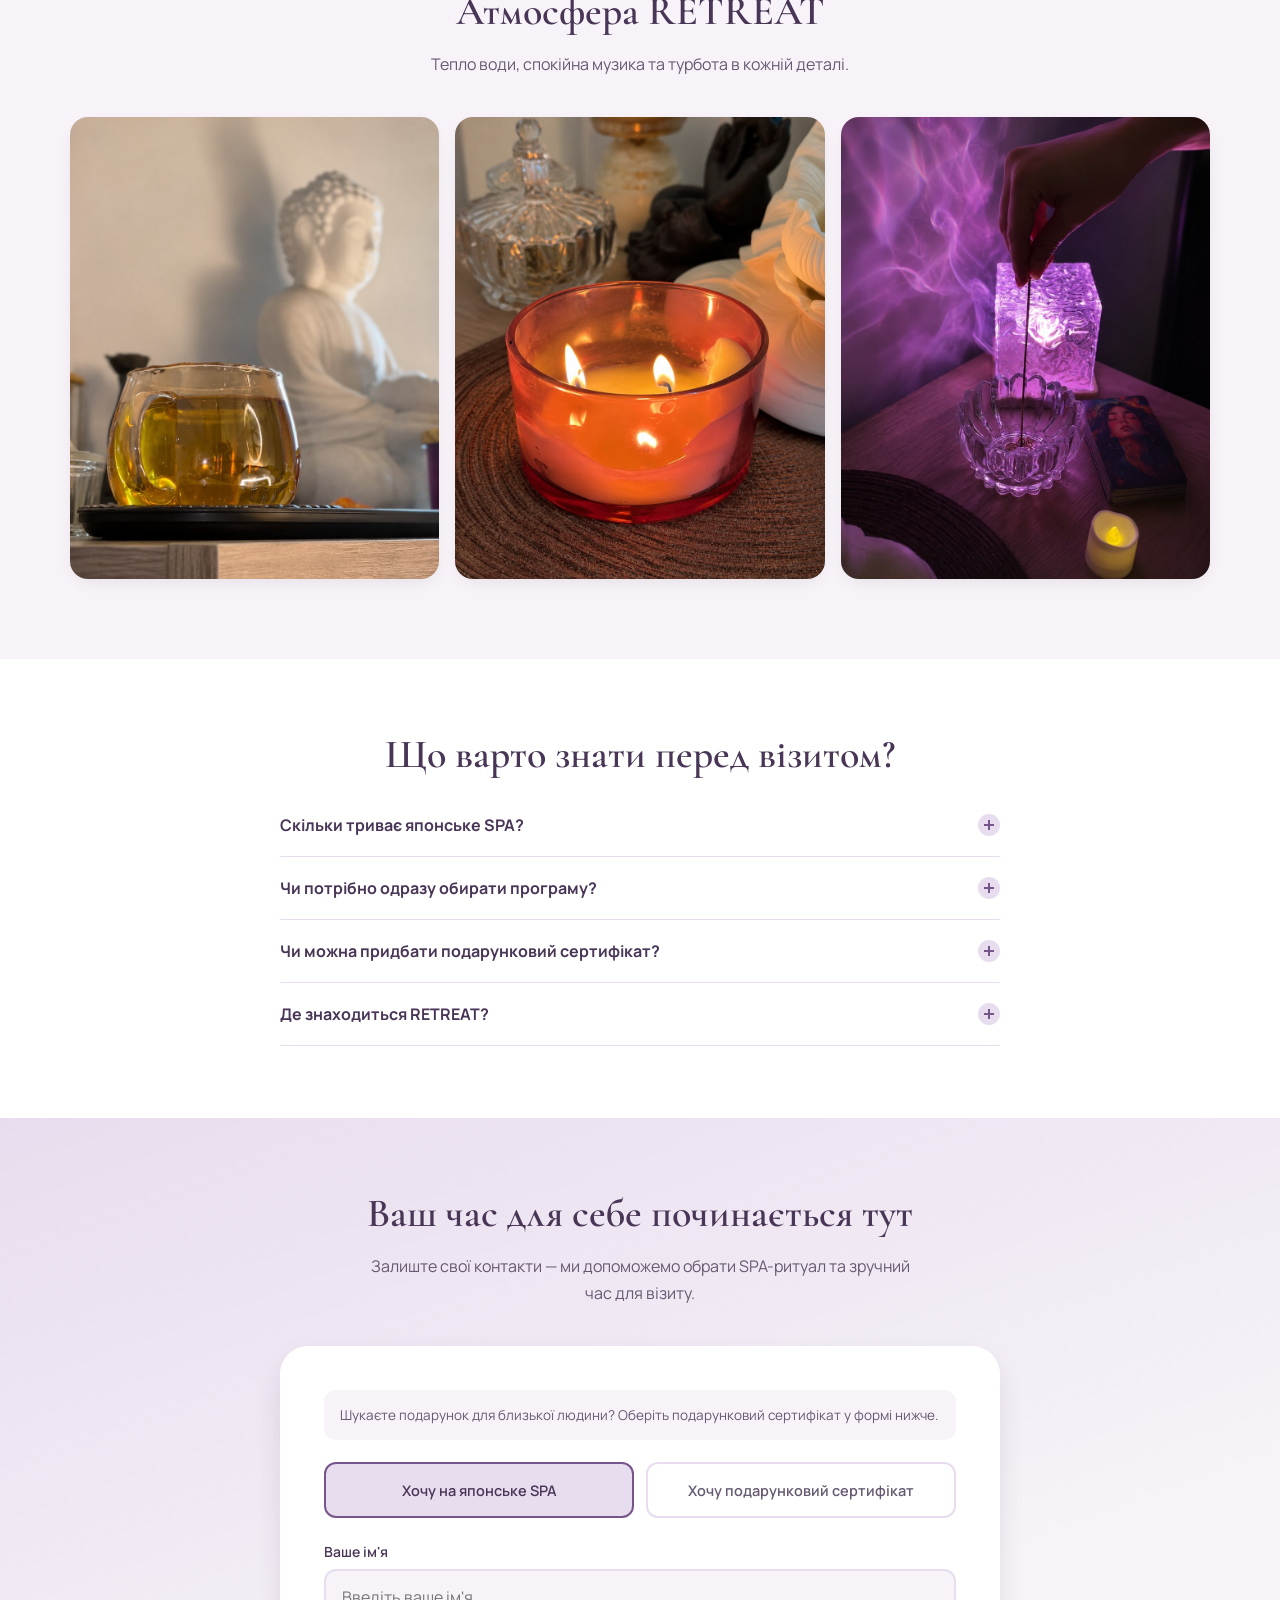
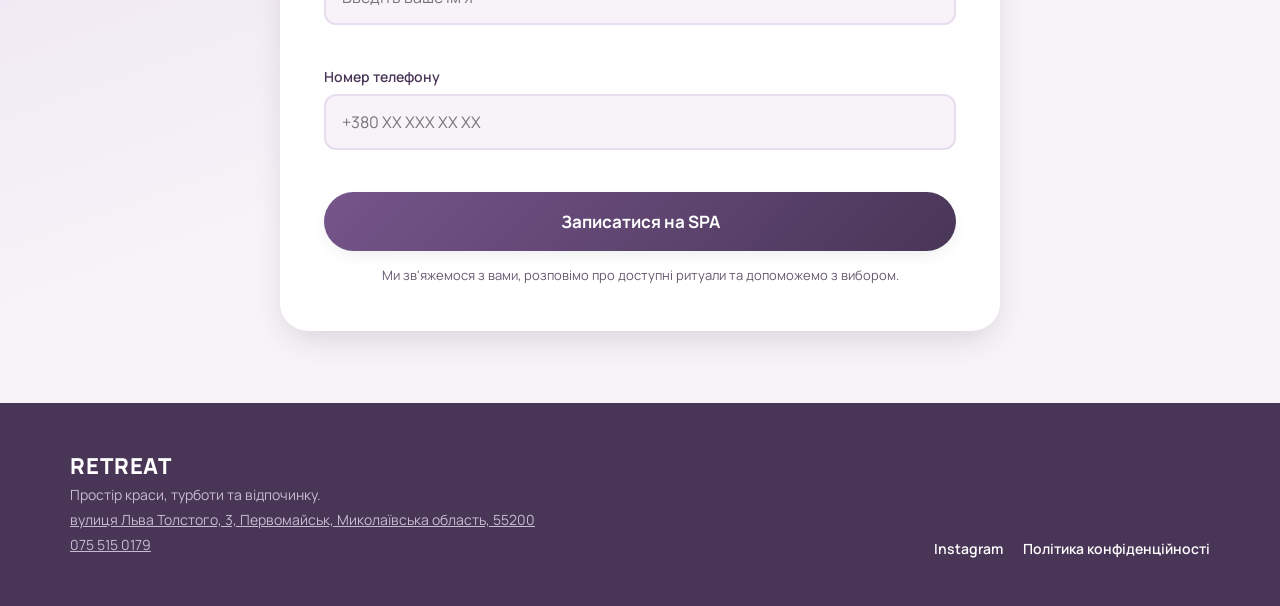
==== commit 72a35c03: "Remove consent checkbox and phone from FAQ answer" ====
--- a/index.html
+++ b/index.html
@@ -19,7 +19,7 @@
 <link rel="preconnect" href="https://fonts.googleapis.com">
 <link rel="preconnect" href="https://fonts.gstatic.com" crossorigin>
 <link href="https://fonts.googleapis.com/css2?family=Cormorant+Garamond:ital,wght@0,500;0,600;1,500;1,600&family=Manrope:wght@400;500;600;700;800&display=swap" rel="stylesheet">
-<link rel="stylesheet" href="assets/css/style.css?v=12">
+<link rel="stylesheet" href="assets/css/style.css?v=13">
 <meta name="viewport" content="width=device-width, initial-scale=1">
 <script type="application/ld+json">
 {
@@ -236,7 +236,7 @@
 </div>
 <div class="faq__item">
 <button class="faq__question" aria-expanded="false">Де знаходиться RETREAT?<span class="faq__toggle" aria-hidden="true"></span></button>
-<div class="faq__answer"><p>Ми знаходимося за адресою: вулиця Льва Толстого, 3, Первомайськ, Миколаївська область, 55200. Зателефонувати нам можна за номером <a href="tel:+380755150179">075 515 0179</a>.</p></div>
+<div class="faq__answer"><p>Ми знаходимося за адресою: вулиця Льва Толстого, 3, Первомайськ, Миколаївська область, 55200.</p></div>
 </div>
 </div>
 </div>
@@ -267,11 +267,6 @@
 <input type="tel" id="phone" name="phone" placeholder="+380 XX XXX XX XX" inputmode="numeric" autocomplete="tel">
 <span class="field__error" id="phone-error"></span>
 </div>
-<label class="consent">
-<input type="checkbox" id="consent" name="consent">
-<span>Я погоджуюсь на обробку персональних даних відповідно до <a href="privacy-policy.html" target="_blank" rel="noopener">політики конфіденційності</a></span>
-</label>
-<span class="field__error" id="consent-error"></span>
 <button type="submit" class="btn btn--primary btn--lg btn--block" id="submit-btn">Записатися на SPA</button>
 <p class="form__note">Ми зв'яжемося з вами, розповімо про доступні ритуали та допоможемо з вибором.</p>
 <div class="form__result" id="form-result" role="status" aria-live="polite"></div>
@@ -296,6 +291,6 @@
 <div class="sticky-cta" id="sticky-cta">
 <button class="btn btn--primary btn--block js-scroll-to-form" data-request-type="spa">Записатися</button>
 </div>
-<script src="assets/js/main.js?v=4"></script>
+<script src="assets/js/main.js?v=5"></script>
 </body>
 </html>
--- a/assets/css/style.css
+++ b/assets/css/style.css
@@ -465,6 +465,7 @@
 .footer { background: var(--c-plum-dark); color: var(--c-violet-soft); padding: 48px 0; }
 .footer__inner { display: flex; flex-direction: column; gap: 24px; }
 .footer__brand p { color: var(--c-violet-soft); opacity: 0.8; margin: 2px 0; font-size: 14px; }
+.footer__brand p a { color: var(--c-violet-soft); text-decoration: underline; }
 .footer__links { display: flex; gap: 20px; flex-wrap: wrap; }
 .footer__links a { color: var(--c-white); font-weight: 600; font-size: 14px; }
 @media (min-width: 700px) {
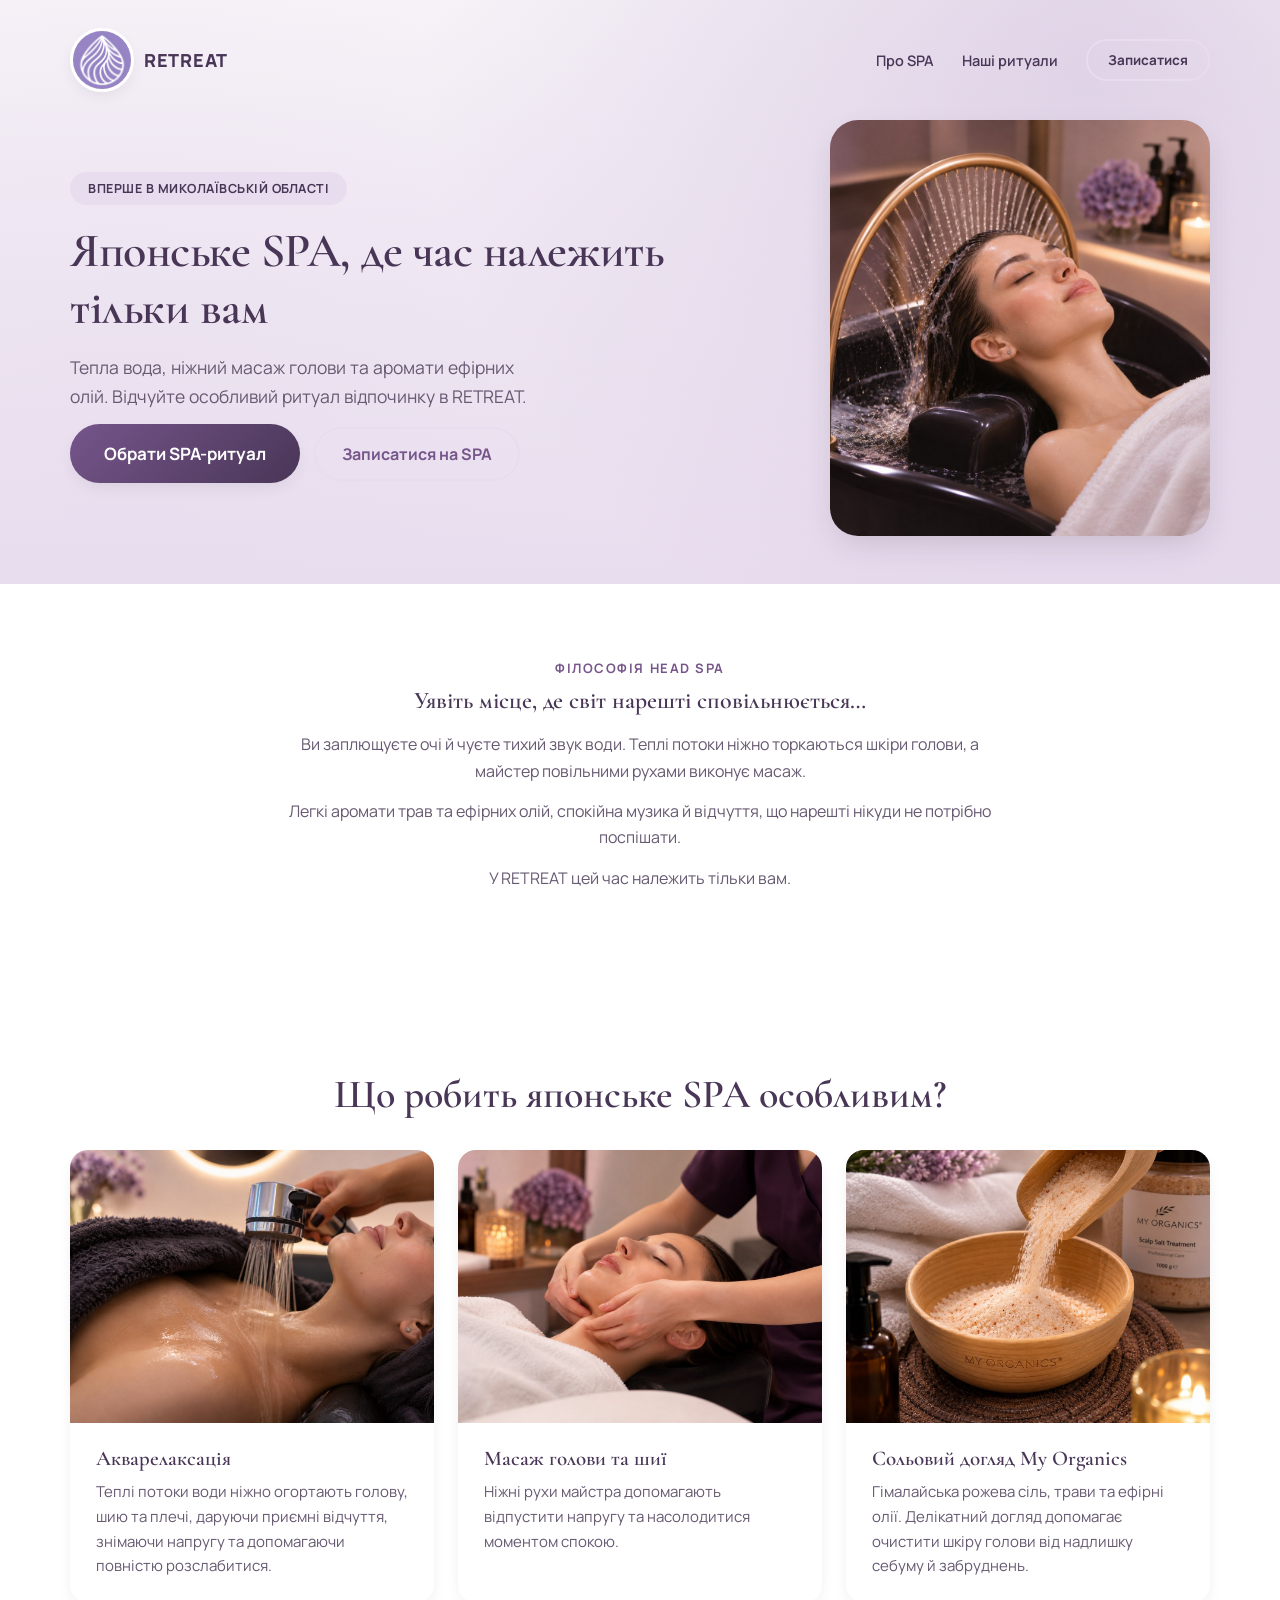
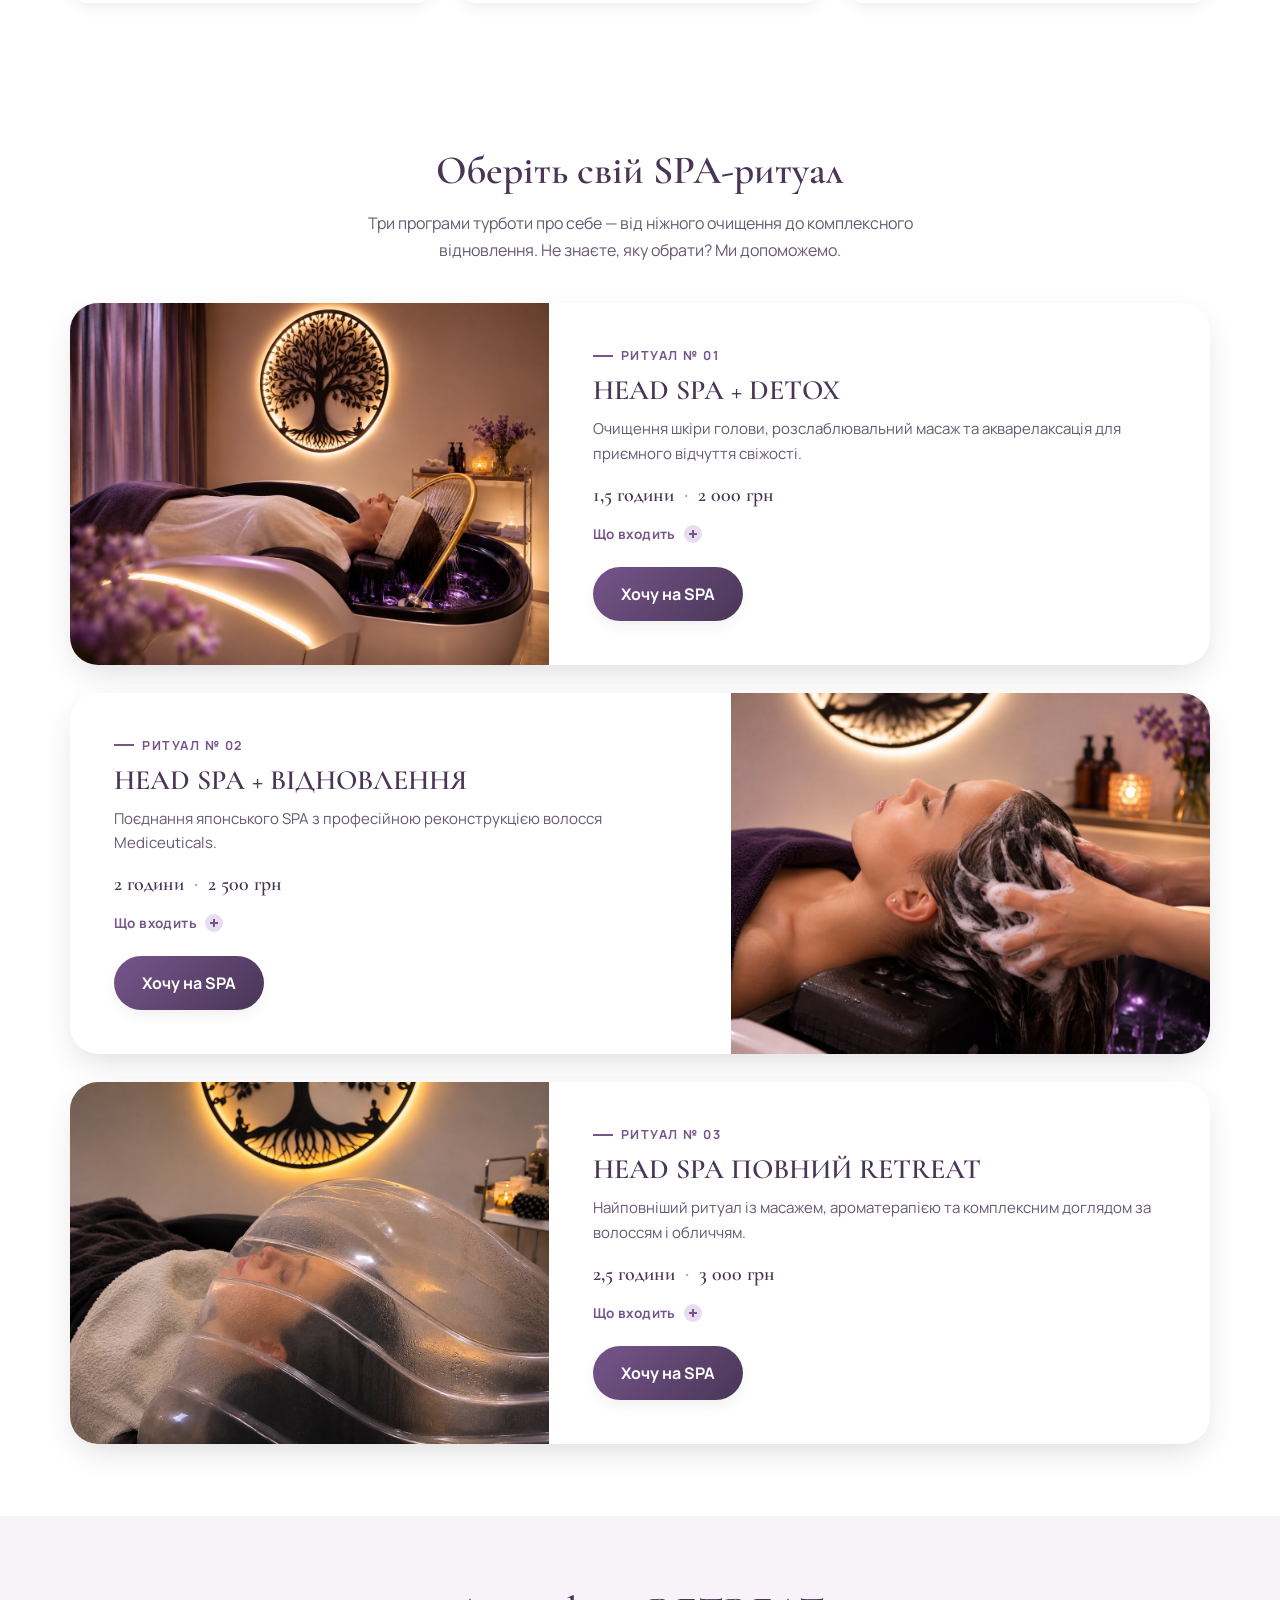
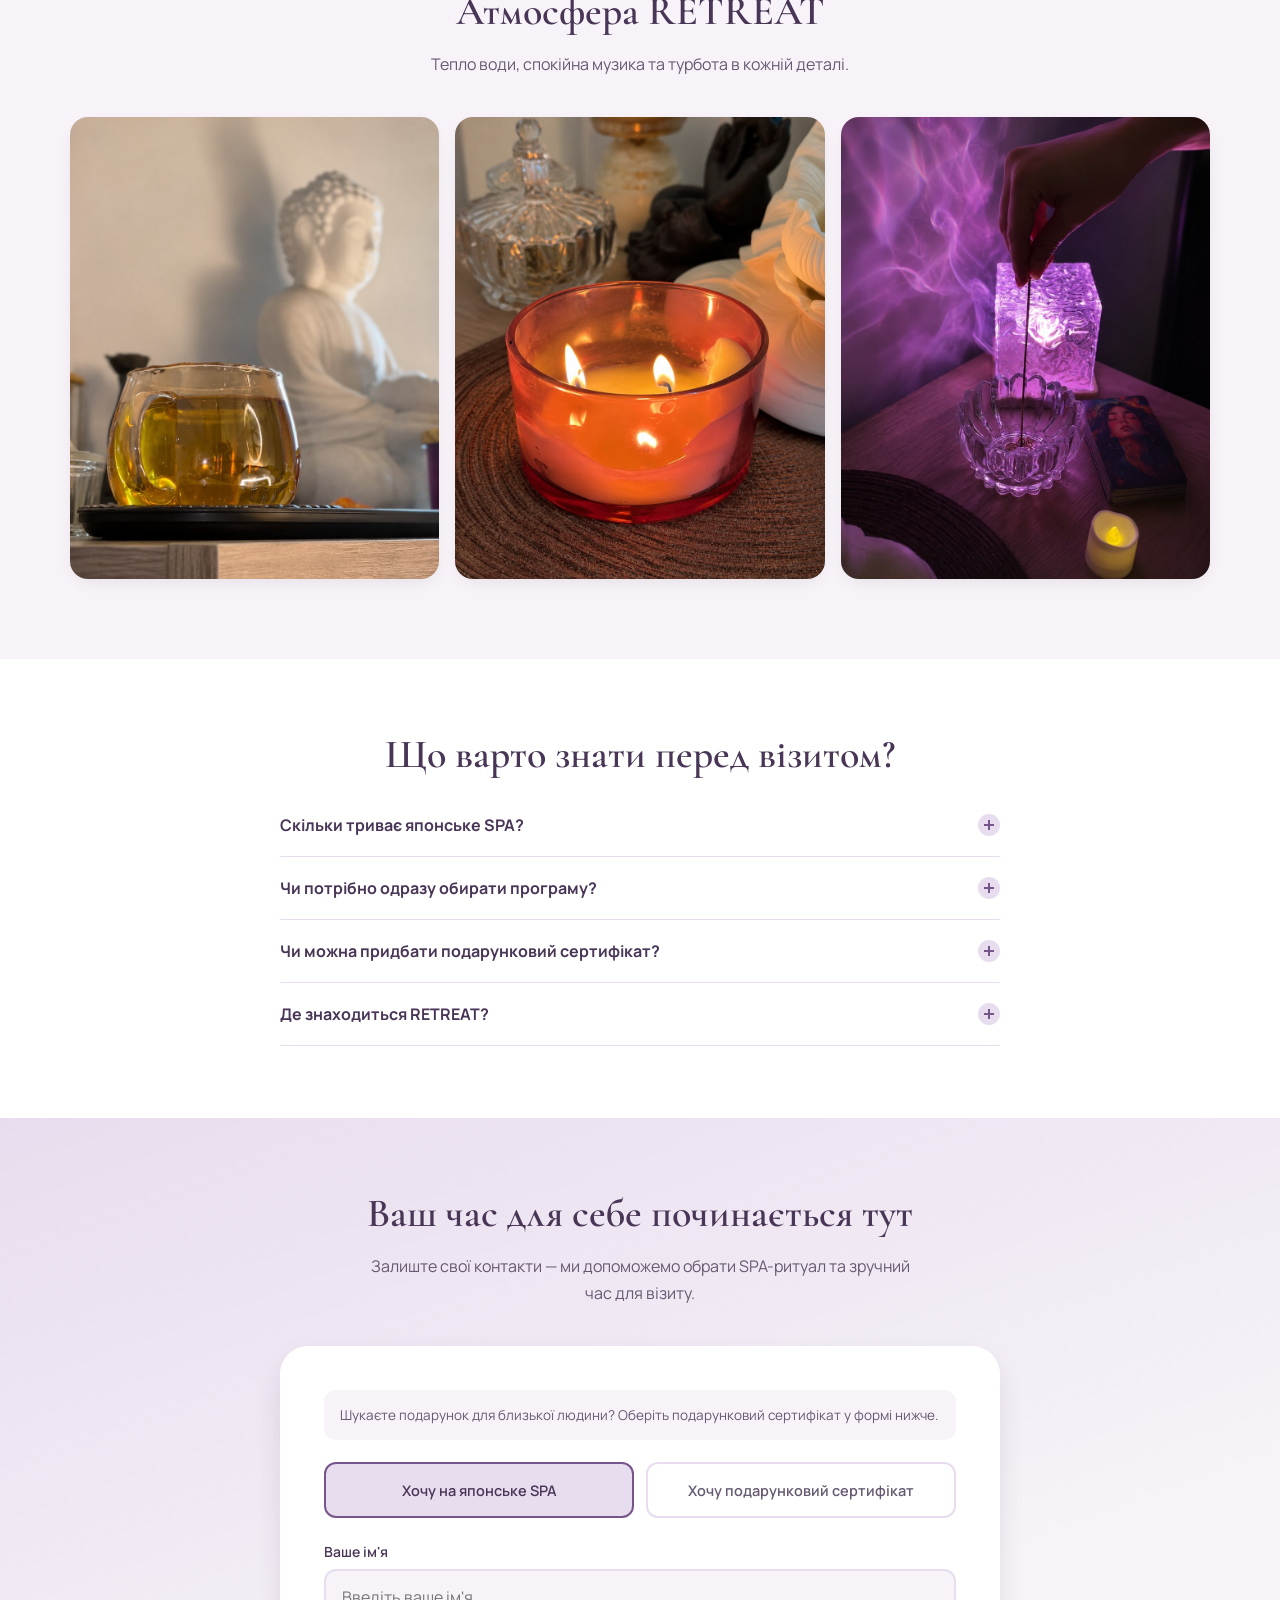
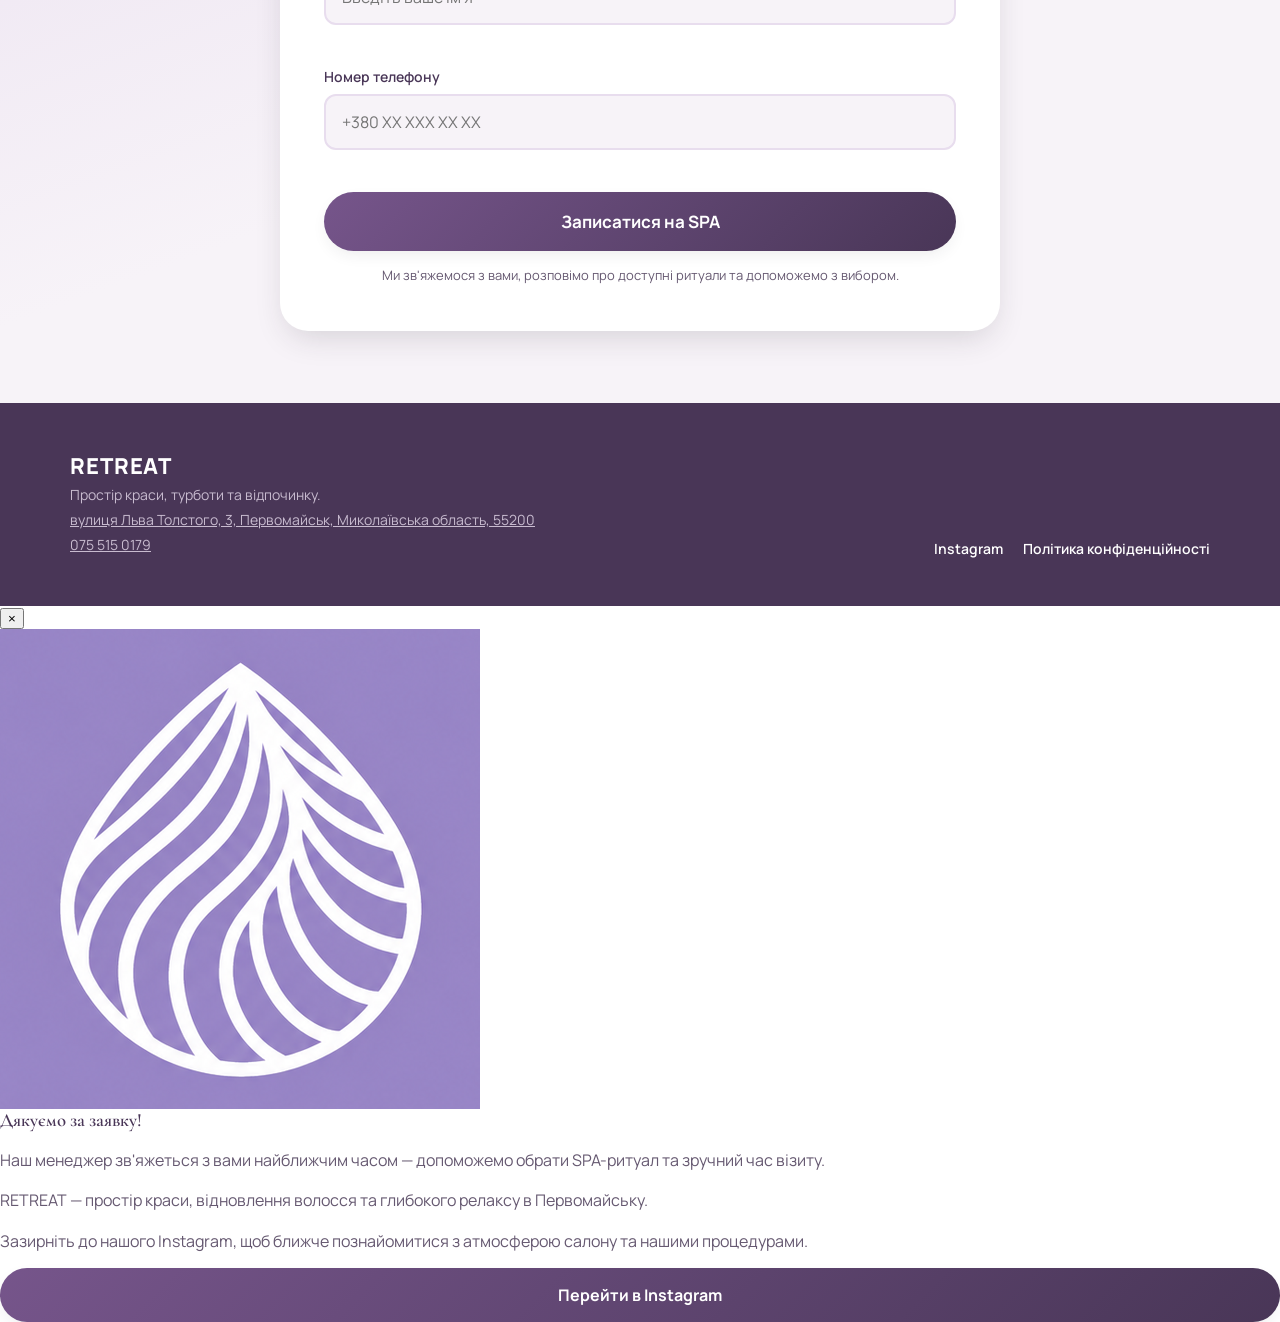
==== commit 81f28aae: "Add thank-you modal with Instagram CTA after lead submit" ====
--- a/index.html
+++ b/index.html
@@ -19,7 +19,7 @@
 <link rel="preconnect" href="https://fonts.googleapis.com">
 <link rel="preconnect" href="https://fonts.gstatic.com" crossorigin>
 <link href="https://fonts.googleapis.com/css2?family=Cormorant+Garamond:ital,wght@0,500;0,600;1,500;1,600&family=Manrope:wght@400;500;600;700;800&display=swap" rel="stylesheet">
-<link rel="stylesheet" href="assets/css/style.css?v=13">
+<link rel="stylesheet" href="assets/css/style.css?v=14">
 <meta name="viewport" content="width=device-width, initial-scale=1">
 <script type="application/ld+json">
 {
@@ -291,6 +291,18 @@
 <div class="sticky-cta" id="sticky-cta">
 <button class="btn btn--primary btn--block js-scroll-to-form" data-request-type="spa">Записатися</button>
 </div>
-<script src="assets/js/main.js?v=5"></script>
+<div class="thankyou-modal" id="thankyou-modal" aria-hidden="true">
+<div class="thankyou-modal__overlay" data-modal-close></div>
+<div class="thankyou-modal__card" role="dialog" aria-modal="true" aria-labelledby="thankyou-modal-title">
+<button class="thankyou-modal__close" type="button" data-modal-close aria-label="Закрити">&times;</button>
+<img src="assets/img/retreat-avatar.png" alt="RETREAT" class="thankyou-modal__avatar">
+<h3 id="thankyou-modal-title">Дякуємо за заявку!</h3>
+<p>Наш менеджер зв'яжеться з вами найближчим часом — допоможемо обрати SPA-ритуал та зручний час візиту.</p>
+<p>RETREAT — простір краси, відновлення волосся та глибокого релаксу в Первомайську.</p>
+<p>Зазирніть до нашого Instagram, щоб ближче познайомитися з атмосферою салону та нашими процедурами.</p>
+<a href="https://www.instagram.com/retreat_salon_pervomaisk/" target="_blank" rel="noopener" class="btn btn--primary btn--block">Перейти в Instagram</a>
+</div>
+</div>
+<script src="assets/js/main.js?v=6"></script>
 </body>
 </html>
--- a/assets/css/style.css
+++ b/assets/css/style.css
@@ -441,17 +441,6 @@
 .field input:focus { outline: none; border-color: var(--c-violet-accent); background: var(--c-white); }
 .field input.is-invalid { border-color: #c0506a; }
 .field__error { display: block; min-height: 18px; font-size: 13px; color: #c0506a; margin-top: 6px; }
-.consent {
-    display: flex;
-    align-items: flex-start;
-    gap: 10px;
-    font-size: 13.5px;
-    color: var(--c-text-soft);
-    margin-bottom: 8px;
-    cursor: pointer;
-}
-.consent input { margin-top: 3px; flex-shrink: 0; width: 17px; height: 17px; accent-color: var(--c-violet-accent); }
-.consent a { font-weight: 600; }
 .form__note { text-align: center; font-size: 13px; color: var(--c-text-soft); margin: 14px 0 0; }
 .form__result {
     margin-top: 16px;
